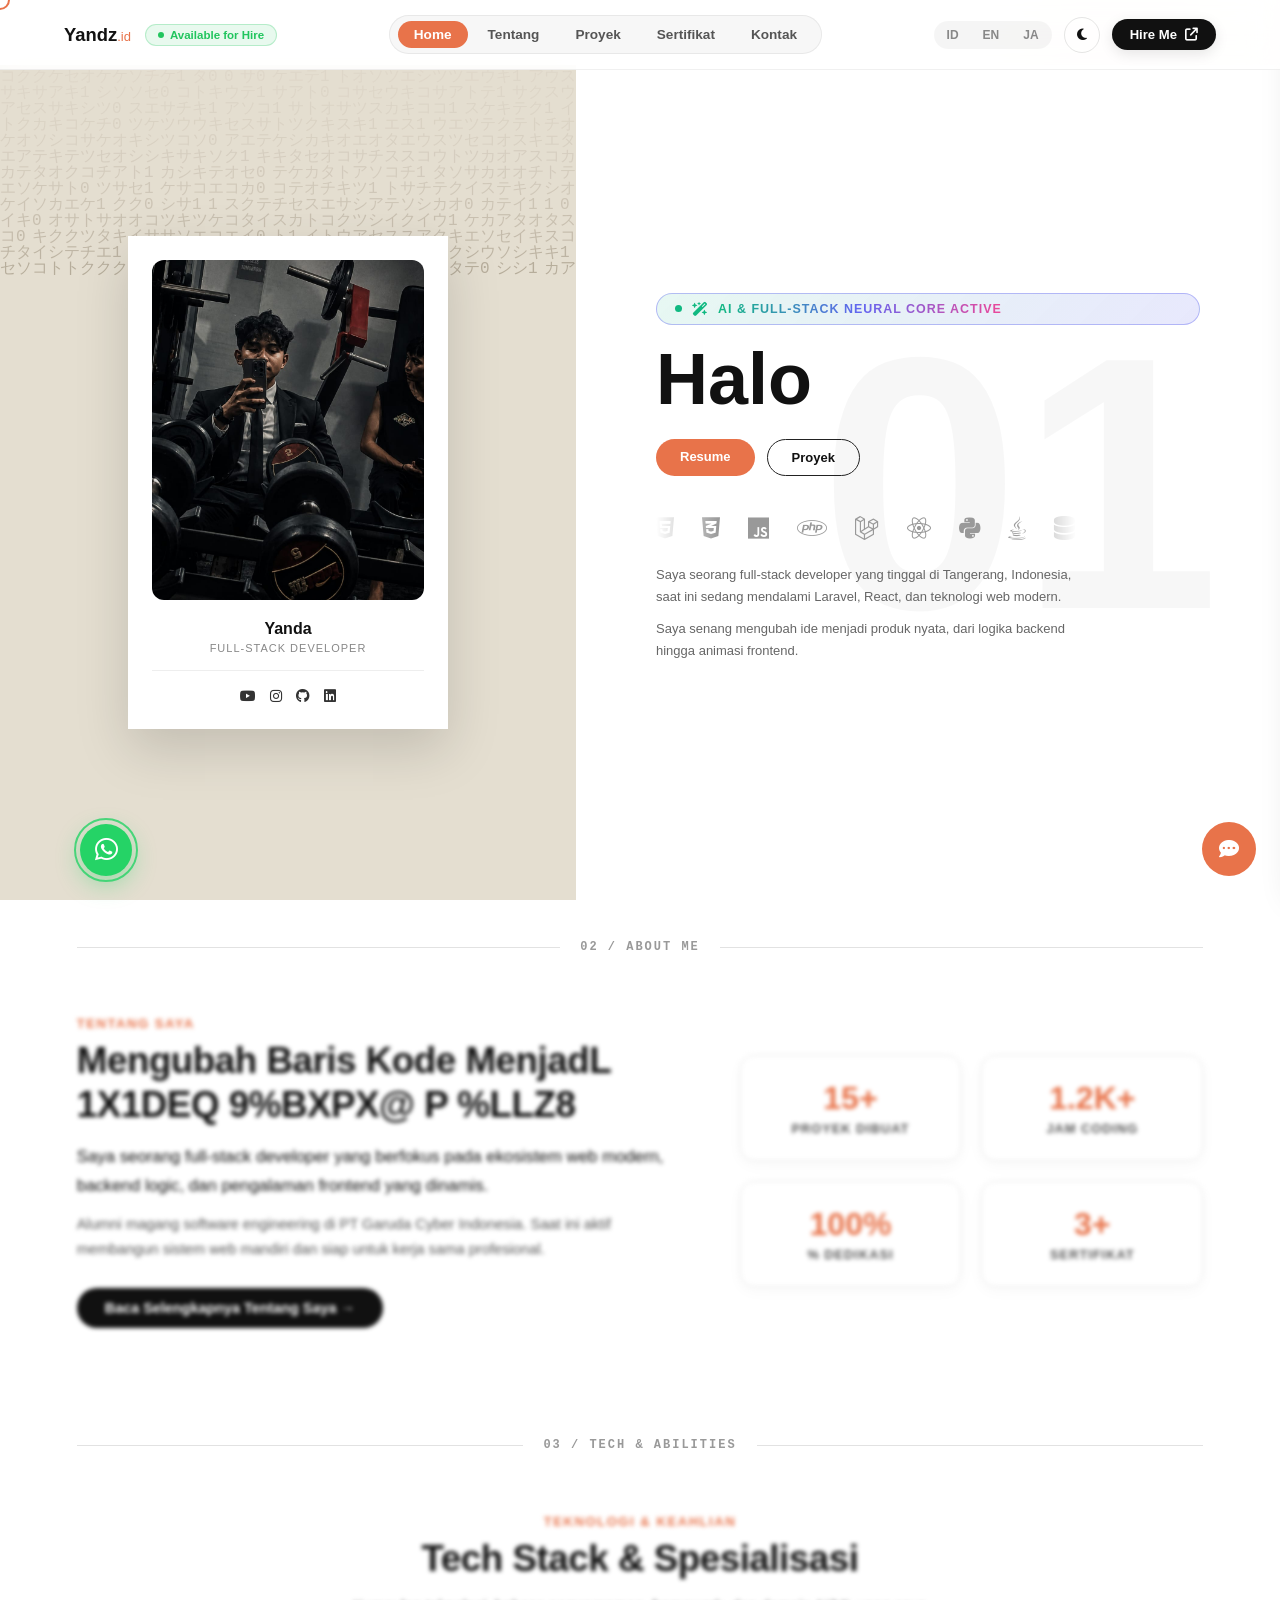
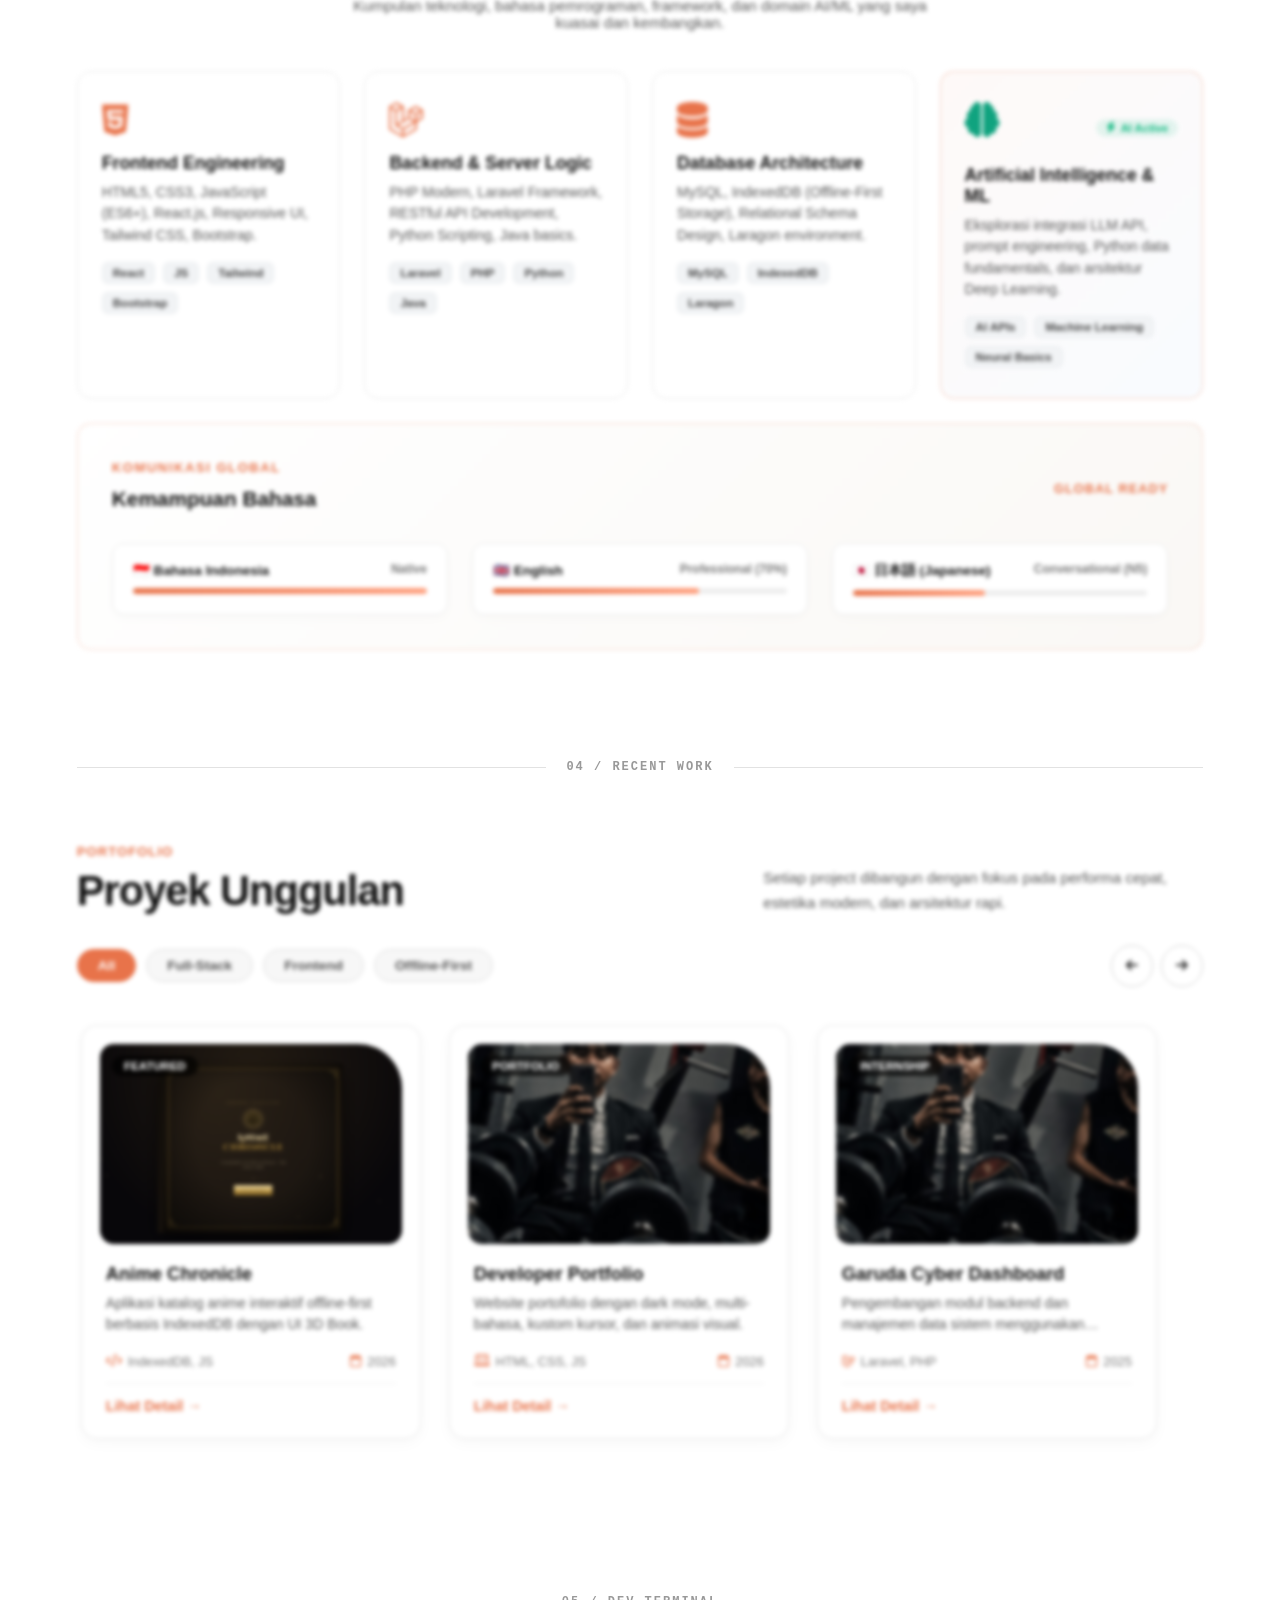
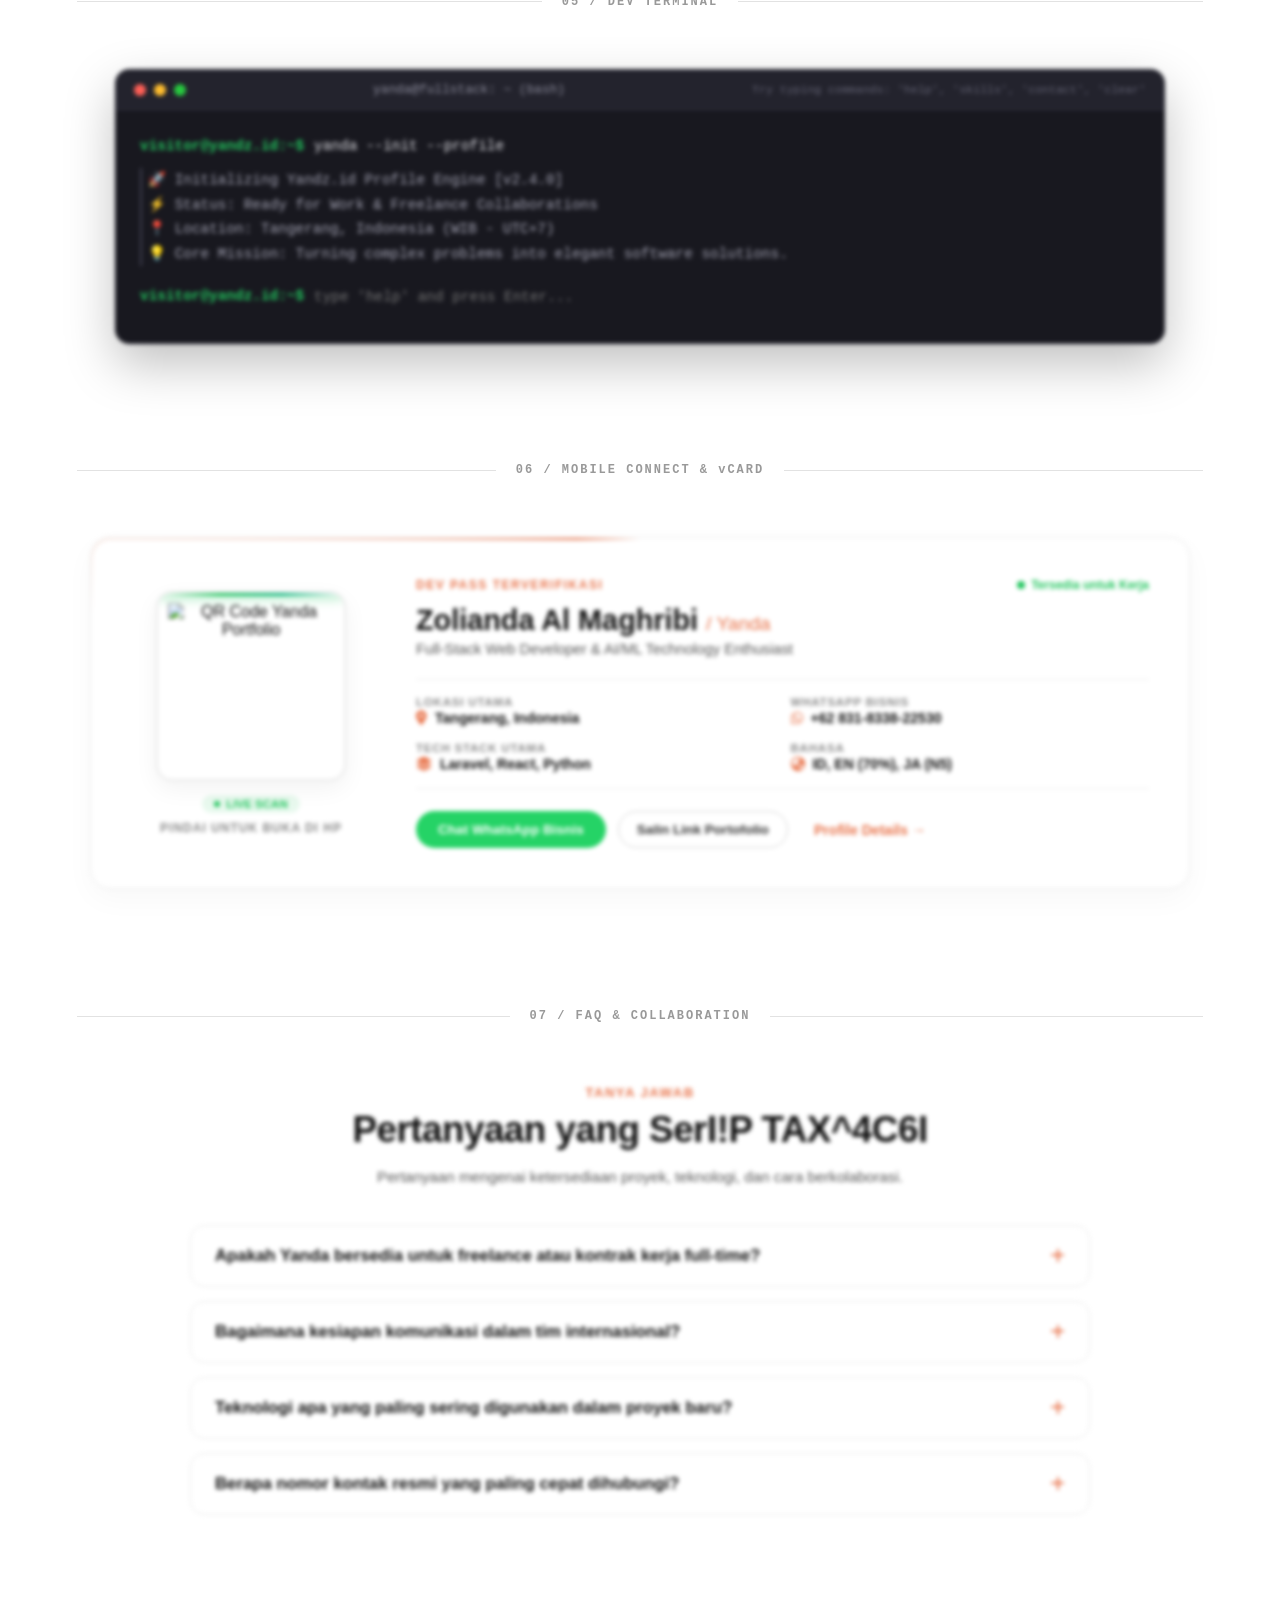
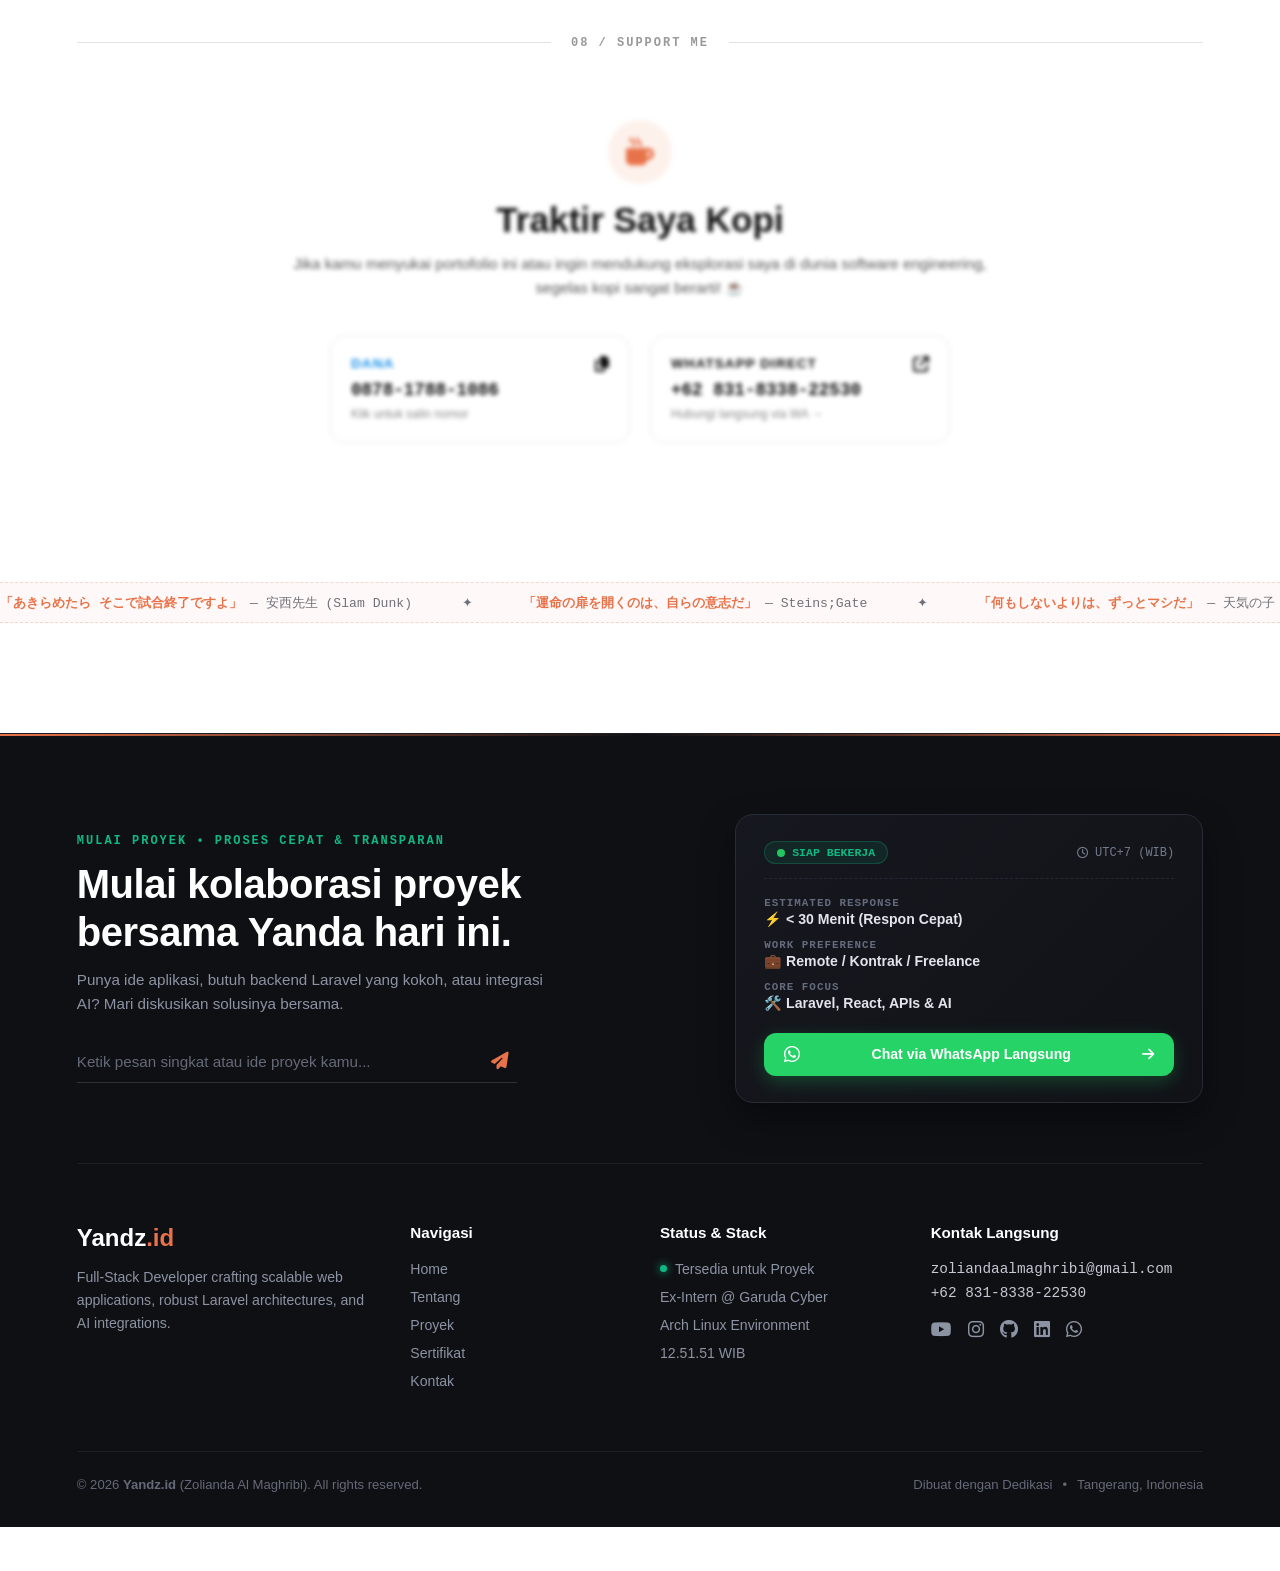
==== index.html @ 8f0b3e69 "Initial commit" ====
<!DOCTYPE html>
<html lang="en" class="home-page">
<head>
    <meta charset="UTF-8">
    <meta name="viewport" content="width=device-width, initial-scale=1.0">
    <title>Yandz.id - Full-Stack Developer & AI Explorer</title>
    <link href="css/style.css" rel="stylesheet">
    <link rel="stylesheet" href="https://cdnjs.cloudflare.com/ajax/libs/font-awesome/6.5.1/css/all.min.css">
    <style>
        @view-transition { navigation: auto; }
    </style>
</head>

<body class="home-page">
    <!-- PROGRESS BAR & LOADER -->
    <!-- ===================================================
         AESTHETIC CYBER-APERTURE PRELOADER
    =================================================== -->
    <div class="cyber-preloader" id="cyberPreloader" aria-hidden="true">
        <!-- Tirai Atas & Bawah yang Membelah Terbuka -->
        <div class="shutter-panel panel-top"></div>
        <div class="shutter-panel panel-bottom"></div>

        <!-- Panggung Visual di Tengah -->
        <div class="preloader-stage">
            <!-- Lingkaran Geometris Berputar -->
            <div class="preloader-ring-wrap">
                <div class="ring-outer-dashed"></div>
                <div class="ring-inner-glow"></div>
                <span class="preloader-symbol">Y</span>
            </div>

            <!-- Angka Counter & Brand Monospace -->
            <div class="preloader-info-row">
                <span class="preloader-brand">YANDZ.ID</span>
                <span class="preloader-sep">•</span>
                <span class="preloader-counter" id="preloaderCounter">000</span>
            </div>

            <!-- Status Teks Mengetik -->
            <div class="preloader-status-row">
                <span class="pulse-dot-cyan"></span>
                <span id="preloaderStatusText">INITIALIZING RUNTIME</span>
            </div>
        </div>
    </div>
    <div class="scroll-progress"></div>
    <div class="custom-cursor"></div>

    <!-- CLEAN AMBIENT PARALLAX BACKDROP (TANPA NODA / GLOW ELEGAN) -->
    <div class="clean-parallax-backdrop" aria-hidden="true">
        <div class="parallax-glow-orb orb-top"></div>
        <div class="parallax-glow-orb orb-bottom"></div>
    </div>

<!-- ===================================================
         HEADER MODERN (FLOATING GLASS + DIRECT CTA)
    =================================================== -->
    <header class="main-header">
        <!-- Logo & Status Live -->
        <div class="header-brand-wrap">
            <a href="index.html" class="logo glitch-logo" data-text="Yandz.id">
                Yandz<span>.id</span>
            </a>
            <div class="header-hiring-badge">
                <span class="pulse-dot"></span>
                <span>Available for Hire</span>
            </div>
        </div>

        <!-- Desktop Navigation Links (Muncul di Laptop/PC) -->
        <nav class="desktop-nav-menu" aria-label="Desktop Navigation">
            <a href="index.html" class="active" data-i18n="nav_home">Home</a>
            <a href="about.html" data-i18n="nav_about">About</a>
            <a href="projects.html" data-i18n="nav_projects">Projects</a>
            <a href="certificate.html" data-i18n="nav_cert">Certificates</a>
            <a href="contact.html" data-i18n="nav_contact">Contact</a>
        </nav>

        <!-- Right Tools: Language Switcher, Theme & Direct CTA -->
        <div class="header-actions">
            <!-- Language Quick Switcher -->
            <div class="desktop-lang-switcher">
                <button onclick="setLanguage('id')" class="lang-pill" data-lang="id">ID</button>
                <button onclick="setLanguage('en')" class="lang-pill" data-lang="en">EN</button>
                <button onclick="setLanguage('ja')" class="lang-pill" data-lang="ja">JA</button>
            </div>

            <!-- Theme Toggle -->
            <button class="header-theme-btn" onclick="toggleTheme()" id="themeToggle" aria-label="Toggle dark mode">
                <i class="fa-solid fa-moon"></i>
            </button>

            <!-- Direct Hire CTA Button -->
            <a href="https://wa.me/62831833822530?text=Halo%20Yanda,%20saya%20tertarik%20bekerja%20sama%20dengan%20kamu." target="_blank" class="header-hire-btn">
                <span>Hire Me</span>
                <i class="fa-solid fa-arrow-up-right-from-square"></i>
            </a>

            <!-- Hamburger Button (Khusus Layar HP) -->
            <button class="menu-btn magnetic" id="menuBtn" onclick="toggleMenu()" aria-label="Toggle navigation menu">
                <span class="bar"></span>
                <span class="bar"></span>
                <span class="bar"></span>
            </button>
        </div>
    </header>

    <!-- ===================================================
         SIDE MENU DRAWER
    =================================================== -->
    <nav id="sideMenu">
        <a href="index.html" class="magnetic" data-i18n="nav_home"><span class="menu-num">01</span> Home</a>
        <a href="about.html" class="magnetic" data-i18n="nav_about"><span class="menu-num">02</span> About</a>
        <a href="projects.html" class="magnetic" data-i18n="nav_projects"><span class="menu-num">03</span> Projects</a>
        <a href="certificate.html" class="magnetic" data-i18n="nav_cert"><span class="menu-num">04</span> Certificate</a>
        <a href="contact.html" class="magnetic" data-i18n="nav_contact"><span class="menu-num">05</span> Contact</a>
        
        <div class="icon-toolbar">
            <button class="sound-toggle" onclick="toggleSound()" id="soundToggle" aria-label="Toggle sound"><i class="fa-solid fa-volume-xmark"></i></button>
            <button class="theme-toggle" onclick="toggleTheme()" id="themeToggle" aria-label="Toggle dark mode"><i class="fa-solid fa-moon"></i></button>
        </div>
        
        <div class="lang-switcher">
            <button onclick="setLanguage('id')" class="lang-btn" data-lang="id">ID</button>
            <button onclick="setLanguage('en')" class="lang-btn" data-lang="en">EN</button>
            <button onclick="setLanguage('ja')" class="lang-btn" data-lang="ja">日本語</button>
        </div>
        
        <div class="menu-footer-info">
            <div class="menu-socials">
                <a href="https://youtube.com" target="_blank" aria-label="YouTube"><i class="fa-brands fa-youtube"></i></a>
                <a href="https://instagram.com" target="_blank" aria-label="Instagram"><i class="fa-brands fa-instagram"></i></a>
                <a href="https://github.com/Zyan-Con" target="_blank" aria-label="GitHub"><i class="fa-brands fa-github"></i></a>
                <a href="https://linkedin.com" target="_blank" aria-label="LinkedIn"><i class="fa-brands fa-linkedin"></i></a>
            </div>
            <span>zoliandaalmaghribi@gmail.com</span>
            <span>+62 831-8338-22530</span>
        </div>
    </nav>
    <div id="overlay" onclick="toggleMenu()"></div>

    <!-- ===================================================
         01. HERO SECTION
    =================================================== -->
    <main class="hero-split">
        <div class="hero-left">
            <canvas id="matrix-bg"></canvas>
            <div class="profile-card">
                <img src="images/WhatsApp Image 2026-07-30 at 14.21.21.jpeg" alt="Yanda">
                <h3>Yanda</h3>
                <p>FULL-STACK DEVELOPER</p>
                <div class="card-socials">
                    <a href="https://youtube.com" target="_blank" aria-label="YouTube"><i class="fa-brands fa-youtube"></i></a>
                    <a href="https://instagram.com" target="_blank" aria-label="Instagram"><i class="fa-brands fa-instagram"></i></a>
                    <a href="https://github.com/Zyan-Con" target="_blank" aria-label="GitHub"><i class="fa-brands fa-github"></i></a>
                    <a href="https://linkedin.com" target="_blank" aria-label="LinkedIn"><i class="fa-brands fa-linkedin"></i></a>
                </div>
            </div>
        </div>

        <div class="hero-right">
            <!-- AI PULSE BADGE -->
            <div class="ai-pulse-badge">
                <span class="ai-sparkle-dot"></span>
                <i class="fa-solid fa-wand-magic-sparkles ai-sparkle-icon"></i>
                <span class="ai-text">AI & Full-Stack Neural Core Active</span>
            </div>

            <div class="ghost-number">01</div>
            <h1 class="reveal-text" data-i18n="hero_title">Halo</h1>
            
            <div class="hero-buttons">
                <a href="images/ZOLIANDA AL MAGHRIBI.pdf" target="_blank" class="btn-filled magnetic" data-i18n="btn_resume">Resume</a>
                <a href="projects.html" class="btn-outline magnetic" data-i18n="btn_projects">Proyek</a>
            </div>

            <div class="tech-strip">
                <div class="tech-strip-track">
                    <i class="fa-brands fa-html5"></i><i class="fa-brands fa-css3-alt"></i><i class="fa-brands fa-js"></i>
                    <i class="fa-brands fa-php"></i><i class="fa-brands fa-laravel"></i><i class="fa-brands fa-react"></i>
                    <i class="fa-brands fa-python"></i><i class="fa-brands fa-java"></i><i class="fa-solid fa-database"></i><i class="fa-brands fa-git-alt"></i>
                    <i class="fa-brands fa-html5"></i><i class="fa-brands fa-css3-alt"></i><i class="fa-brands fa-js"></i>
                    <i class="fa-brands fa-php"></i><i class="fa-brands fa-laravel"></i><i class="fa-brands fa-react"></i>
                    <i class="fa-brands fa-python"></i><i class="fa-brands fa-java"></i><i class="fa-solid fa-database"></i><i class="fa-brands fa-git-alt"></i>
                </div>
            </div>

            <p class="hero-text" data-i18n="hero_text1">Saya seorang full-stack developer yang tinggal di Tangerang, Indonesia, saat ini sedang mendalami Laravel, React, dan teknologi web modern.</p>
            <p class="hero-text" data-i18n="hero_text2">Saya senang mengubah ide menjadi produk nyata, dari logika backend hingga animasi frontend.</p>
        </div>
    </main>

    <!-- ===================================================
         02. ABOUT ME SUMMARY
    =================================================== -->
    <div class="section-divider">
        <span class="divider-line"></span>
        <span class="divider-tag">02 / ABOUT ME</span>
        <span class="divider-line"></span>
    </div>

    <section class="home-about-section run-item">
        <div class="home-about-wrapper">
            <div class="home-about-left">
                <span class="section-badge" data-i18n="about_badge"><i class="fa-solid fa-user"></i> Who I Am</span>
                <h2 class="section-headline" data-scramble data-i18n="about_lead">Turning Code Into Creative Solutions</h2>
                <p class="home-about-lead" data-i18n="about_desc1">
                    Saya seorang full-stack developer asal Tangerang yang berfokus pada ekosistem web modern, backend logic, dan pengalaman frontend yang dinamis.
                </p>
                <p class="home-about-sub" data-i18n="about_desc2">
                    Saat ini aktif mengeksplorasi Laravel, React, arsitektur database relasional, serta sedang magang di <strong>PT Garuda Cyber Indonesia</strong>.
                </p>
                <div class="home-about-action">
                    <a href="about.html" class="btn-pill-action" data-i18n="btn_read_more">Read More About Me →</a>
                </div>
            </div>

            <div class="home-about-right">
                <div class="about-stat-box">
                    <div class="stat-mini-card">
                        <h3>15+</h3>
                        <p data-i18n="stat_projects">Projects Built</p>
                    </div>
                    <div class="stat-mini-card">
                        <h3>1.2K+</h3>
                        <p data-i18n="stat_hours">Hours Coding</p>
                    </div>
                    <div class="stat-mini-card">
                        <h3>100%</h3>
                        <p data-i18n="stat_dedication">Dedication</p>
                    </div>
                    <div class="stat-mini-card">
                        <h3>3+</h3>
                        <p data-i18n="stat_certs">Certifications</p>
                    </div>
                </div>
            </div>
        </div>
    </section>

    <!-- ===================================================
         03. SKILLS & SPECIALIZED DOMAINS
    =================================================== -->
    <div class="section-divider">
        <span class="divider-line"></span>
        <span class="divider-tag">03 / TECH & ABILITIES</span>
        <span class="divider-line"></span>
    </div>

    <section class="home-skills-section run-item">
        <div class="home-skills-wrapper">
            <div class="skills-header-center">
                <span class="section-badge" data-i18n="tech_badge"><i class="fa-solid fa-wand-magic-sparkles"></i> Competencies</span>
                <h2 class="section-headline" data-scramble data-i18n="tech_title">Technologies & Skills</h2>
                <p data-i18n="tech_desc">Kumpulan teknologi, bahasa pemrograman, framework, dan domain AI/ML yang saya kuasai dan kembangkan.</p>
            </div>

            <div class="home-skills-grid">
                <div class="home-skill-card glow-card">
                    <div class="glow-spot"></div>
                    <i class="fa-brands fa-html5 skill-icon"></i>
                    <h4>Frontend Engineering</h4>
                    <p>HTML5, CSS3, JavaScript (ES6+), React.js, Responsive UI, Tailwind CSS, Bootstrap.</p>
                    <div class="skill-mini-badges"><span>React</span><span>JS</span><span>Tailwind</span><span>Bootstrap</span></div>
                </div>

                <div class="home-skill-card glow-card">
                    <div class="glow-spot"></div>
                    <i class="fa-brands fa-laravel skill-icon"></i>
                    <h4>Backend & Server Logic</h4>
                    <p>PHP Modern, Laravel Framework, RESTful API Development, Python Scripting, Java basics.</p>
                    <div class="skill-mini-badges"><span>Laravel</span><span>PHP</span><span>Python</span><span>Java</span></div>
                </div>

                <div class="home-skill-card glow-card">
                    <div class="glow-spot"></div>
                    <i class="fa-solid fa-database skill-icon"></i>
                    <h4>Database Architecture</h4>
                    <p>MySQL, IndexedDB (Offline-First Storage), Relational Schema Design, Laragon environment.</p>
                    <div class="skill-mini-badges"><span>MySQL</span><span>IndexedDB</span><span>Laragon</span></div>
                </div>

                <!-- CARD KHUSUS AI -->
                <div class="home-skill-card glow-card special-ai-card">
                    <div class="glow-spot"></div>
                    <div class="ai-card-top">
                        <i class="fa-solid fa-brain skill-icon ai-col"></i>
                        <span class="ai-active-pill"><i class="fa-solid fa-bolt"></i> AI Active</span>
                    </div>
                    <h4>Artificial Intelligence & ML</h4>
                    <p>Eksplorasi integrasi LLM API, prompt engineering, Python data fundamentals, dan arsitektur Deep Learning.</p>
                    <div class="skill-mini-badges"><span>AI APIs</span><span>Machine Learning</span><span>Neural Basics</span></div>
                </div>

                <!-- KARTU MULTILINGUAL (ID, EN, JA) -->
                <div class="home-skill-card language-card glow-card" style="grid-column: 1 / -1;">
                    <div class="glow-spot"></div>
                    <div class="lang-card-header">
                        <div>
                            <span class="section-badge" data-i18n="lang_section_badge"><i class="fa-solid fa-earth-asia"></i> Multilingual Communication</span>
                            <h4 data-i18n="lang_section_title">Language Proficiency</h4>
                        </div>
                        <span class="lang-sub-label">Global Ready</span>
                    </div>

                    <div class="languages-flex-row">
                        <div class="lang-item">
                            <div class="lang-top"><span class="lang-name">🇮🇩 Bahasa Indonesia</span><span class="lang-level">Native</span></div>
                            <div class="lang-bar"><div class="lang-bar-fill" style="--val: 100%;"></div></div>
                        </div>
                        <div class="lang-item">
                            <div class="lang-top"><span class="lang-name">🇬🇧 English</span><span class="lang-level">Professional (70%)</span></div>
                            <div class="lang-bar"><div class="lang-bar-fill" style="--val: 70%;"></div></div>
                        </div>
                        <div class="lang-item">
                            <div class="lang-top"><span class="lang-name">🇯🇵 日本語 (Japanese)</span><span class="lang-level">Conversational (N5)</span></div>
                            <div class="lang-bar"><div class="lang-bar-fill" style="--val: 45%;"></div></div>
                        </div>
                    </div>
                </div>
            </div>
        </div>
    </section>

    <!-- ===================================================
         04. FEATURED PROJECTS (HORIZONTAL SCROLL)
    =================================================== -->
    <div class="section-divider">
        <span class="divider-line"></span>
        <span class="divider-tag">04 / RECENT WORK</span>
        <span class="divider-line"></span>
    </div>

    <section id="projects-showcase" class="projects-showcase-section run-item">
        <div class="projects-container">
            <div class="projects-top-header">
                <div class="header-left">
                    <span class="projects-badge" data-i18n="projects_badge"><i class="fa-solid fa-square"></i> Portfolio</span>
                    <h2 class="projects-main-title" data-scramble data-i18n="projects_title">Featured Projects</h2>
                </div>
                <div class="header-right">
                    <p data-i18n="projects_desc">Setiap project dibangun dengan fokus pada performa cepat, estetika modern, dan arsitektur rapi.</p>
                </div>
            </div>

            <div class="projects-controls-bar">
                <div class="projects-filter-pills">
                    <button class="pill-btn active" onclick="filterProjects('all', this)">All</button>
                    <button class="pill-btn" onclick="filterProjects('fullstack', this)">Full-Stack</button>
                    <button class="pill-btn" onclick="filterProjects('frontend', this)">Frontend</button>
                    <button class="pill-btn" onclick="filterProjects('offline', this)">Offline-First</button>
                </div>
                <div class="projects-scroll-arrows">
                    <button class="proj-arrow-btn" onclick="scrollProjects('left')" aria-label="Previous Project"><i class="fa-solid fa-arrow-left"></i></button>
                    <button class="proj-arrow-btn" onclick="scrollProjects('right')" aria-label="Next Project"><i class="fa-solid fa-arrow-right"></i></button>
                </div>
            </div>

            <div class="projects-scroll-track" id="projectsScrollTrack">
                <!-- Card 1 -->
                <div class="photo2-card" data-category="offline fullstack">
                    <div class="photo2-img-wrapper">
                        <img src="images/image copy.png" alt="Anime Chronicle">
                        <span class="photo2-tag">Featured</span>
                    </div>
                    <div class="photo2-body">
                        <h3 class="photo2-title">Anime Chronicle</h3>
                        <p class="photo2-desc">Aplikasi katalog anime interaktif offline-first berbasis IndexedDB dengan UI 3D Book.</p>
                        <div class="photo2-meta">
                            <span><i class="fa-solid fa-code"></i> IndexedDB, JS</span>
                            <span><i class="fa-regular fa-calendar"></i> 2026</span>
                        </div>
                        <a href="projects.html" class="photo2-link" data-i18n="view_more_link">View More →</a>
                    </div>
                </div>

                <!-- Card 2 -->
                <div class="photo2-card" data-category="frontend">
                    <div class="photo2-img-wrapper">
                        <img src="images/WhatsApp Image 2026-07-30 at 14.21.21.jpeg" alt="Developer Portfolio">
                        <span class="photo2-tag">Portfolio</span>
                    </div>
                    <div class="photo2-body">
                        <h3 class="photo2-title">Developer Portfolio</h3>
                        <p class="photo2-desc">Website portofolio dengan dark mode, multi-bahasa, kustom kursor, dan animasi visual.</p>
                        <div class="photo2-meta">
                            <span><i class="fa-solid fa-laptop-code"></i> HTML, CSS, JS</span>
                            <span><i class="fa-regular fa-calendar"></i> 2026</span>
                        </div>
                        <a href="projects.html" class="photo2-link" data-i18n="view_more_link">View More →</a>
                    </div>
                </div>

                <!-- Card 3 -->
                <div class="photo2-card" data-category="fullstack">
                    <div class="photo2-img-wrapper">
                        <img src="images/WhatsApp Image 2026-07-30 at 14.21.21.jpeg" alt="Garuda Cyber Dashboard">
                        <span class="photo2-tag">Internship</span>
                    </div>
                    <div class="photo2-body">
                        <h3 class="photo2-title">Garuda Cyber Dashboard</h3>
                        <p class="photo2-desc">Pengembangan modul backend dan manajemen data sistem menggunakan Laravel & MySQL.</p>
                        <div class="photo2-meta">
                            <span><i class="fa-brands fa-laravel"></i> Laravel, PHP</span>
                            <span><i class="fa-regular fa-calendar"></i> 2025</span>
                        </div>
                        <a href="projects.html" class="photo2-link" data-i18n="view_more_link">View More →</a>
                    </div>
                </div>
            </div>
        </div>
    </section>

    <!-- ===================================================
         05. INTERACTIVE DEVELOPER TERMINAL
    =================================================== -->
    <div class="section-divider">
        <span class="divider-line"></span>
        <span class="divider-tag">05 / DEV TERMINAL</span>
        <span class="divider-line"></span>
    </div>

    <section class="terminal-section run-item">
        <div class="terminal-container">
            <div class="terminal-window">
                <div class="terminal-bar">
                    <div class="terminal-dots">
                        <span class="dot-red"></span>
                        <span class="dot-yellow"></span>
                        <span class="dot-green"></span>
                    </div>
                    <div class="terminal-title">yanda@fullstack: ~ (bash)</div>
                    <div class="terminal-action-hint">Try typing commands: 'help', 'skills', 'contact', 'clear'</div>
                </div>
                <div class="terminal-body" id="terminalBody">
                    <div class="term-line"><span class="term-user">visitor@yandz.id:~$</span> <span class="term-text">yanda --init --profile</span></div>
                    <div class="term-output">
                        🚀 Initializing Yandz.id Profile Engine [v2.4.0]<br>
                        ⚡ Status: Ready for Work & Freelance Collaborations<br>
                        📍 Location: Tangerang, Indonesia (WIB - UTC+7)<br>
                        💡 Core Mission: Turning complex problems into elegant software solutions.
                    </div>
                    <div class="term-line">
                        <span class="term-user">visitor@yandz.id:~$</span>
                        <input type="text" id="terminalInput" class="terminal-input" placeholder="type 'help' and press Enter..." autocomplete="off">
                    </div>
                </div>
            </div>
        </div>
    </section>

    <!-- ===================================================
         06. MOBILE CONNECT & DIGITAL DEV PASS
    =================================================== -->
    <div class="section-divider">
        <span class="divider-line"></span>
        <span class="divider-tag">06 / MOBILE CONNECT & vCARD</span>
        <span class="divider-line"></span>
    </div>

    <section class="scan-me-section run-item">
        <div class="scan-me-card beam-card">
            <div class="beam-border"></div>

            <div class="scan-me-qr-wrapper">
                <div class="scanner-frame">
                    <div class="laser-beam"></div>
                    <img src="https://api.qrserver.com/v1/create-qr-code/?size=180x180&data=https://github.com/Zyan-Con" alt="QR Code Yanda Portfolio">
                </div>
                <div class="qr-status-pill">
                    <span class="pulse-dot"></span> LIVE SCAN
                </div>
                <span class="qr-caption" data-i18n="pass_caption">SCAN TO EXPLORE ON MOBILE</span>
            </div>

            <div class="scan-me-info-rich">
                <div class="pass-header">
                    <span class="pass-badge" data-i18n="pass_badge"><i class="fa-solid fa-id-badge"></i> VERIFIED DEVELOPER PASS</span>
                    <span class="live-status-pill"><span class="dot-online"></span> <span data-i18n="pass_status">Available for Work</span></span>
                </div>

                <h3 class="pass-name">Zolianda Al Maghribi <span class="pass-alias">/ Yanda</span></h3>
                <p class="pass-role" data-i18n="pass_role">Full-Stack Web Developer & AI/ML Technology Enthusiast</p>

                <div class="pass-details-grid">
                    <div class="pass-col">
                        <span class="pass-label" data-i18n="pass_label_loc">BASE LOCATION</span>
                        <span class="pass-val"><i class="fa-solid fa-location-dot"></i> Tangerang, Indonesia</span>
                    </div>
                    <div class="pass-col">
                        <span class="pass-label" data-i18n="pass_label_wa">BUSINESS WHATSAPP</span>
                        <span class="pass-val"><i class="fa-brands fa-whatsapp"></i> +62 831-8338-22530</span>
                    </div>
                    <div class="pass-col">
                        <span class="pass-label" data-i18n="pass_label_stack">PRIMARY STACK</span>
                        <span class="pass-val"><i class="fa-solid fa-layer-group"></i> Laravel, React, Python</span>
                    </div>
                    <div class="pass-col">
                        <span class="pass-label" data-i18n="pass_label_lang">LANGUAGES</span>
                        <span class="pass-val"><i class="fa-solid fa-earth-asia"></i> ID, EN (70%), JA (N5)</span>
                    </div>
                </div>

                <div class="pass-action-row">
                    <a href="https://wa.me/62831833822530?text=Halo%20Yanda,%20saya%20melihat%20portofolio%20kamu%20dan%20tertarik%20bekerja%20sama." target="_blank" class="pass-btn-primary" data-i18n="pass_btn_wa">
                        <i class="fa-brands fa-whatsapp"></i> Chat WhatsApp Bisnis
                    </a>
                    <button class="pass-btn-secondary" onclick="copyPortfolioLink(this)" data-i18n="pass_btn_copy">
                        <i class="fa-solid fa-link"></i> Salin Link Portofolio
                    </button>
                    <a href="about.html" class="pass-btn-ghost">Profile Details →</a>
                </div>
            </div>
        </div>
    </section>

    <!-- ===================================================
         07. FAQ ACCORDION
    =================================================== -->
    <div class="section-divider">
        <span class="divider-line"></span>
        <span class="divider-tag">07 / FAQ & COLLABORATION</span>
        <span class="divider-line"></span>
    </div>

    <section class="faq-section run-item">
        <div class="faq-container">
            <div class="skills-header-center">
                <span class="section-badge" data-i18n="faq_badge"><i class="fa-solid fa-circle-question"></i> Questions & Answers</span>
                <h2 class="section-headline" data-scramble data-i18n="faq_title">Frequently Asked Questions</h2>
                <p data-i18n="faq_desc">Pertanyaan yang sering diajukan mengenai ketersediaan proyek, teknologi, dan cara berkolaborasi.</p>
            </div>

            <div class="faq-accordion-list">
                <div class="faq-card" onclick="toggleFaq(this)">
                    <div class="faq-question">
                        <h4 data-i18n="faq_q1">Apakah Yanda bersedia untuk freelance atau kontrak kerja full-time?</h4>
                        <i class="fa-solid fa-plus faq-toggle-icon"></i>
                    </div>
                    <div class="faq-answer"><p data-i18n="faq_a1">Ya! Saya sangat terbuka untuk kesempatan kerja lepas (freelance), kerja sama jangka panjang, maupun proyek kolaboratif frontend & backend logic.</p></div>
                </div>

                <div class="faq-card" onclick="toggleFaq(this)">
                    <div class="faq-question">
                        <h4 data-i18n="faq_q2">Bagaimana kesiapan komunikasi dalam tim internasional?</h4>
                        <i class="fa-solid fa-plus faq-toggle-icon"></i>
                    </div>
                    <div class="faq-answer"><p data-i18n="faq_a2">Saya mampu berkomunikasi secara profesional dalam Bahasa Inggris (70%), serta memiliki kemampuan dasar percakapan Bahasa Jepang (JLPT N5).</p></div>
                </div>

                <div class="faq-card" onclick="toggleFaq(this)">
                    <div class="faq-question">
                        <h4 data-i18n="faq_q3">Teknologi apa yang paling sering digunakan dalam proyek baru?</h4>
                        <i class="fa-solid fa-plus faq-toggle-icon"></i>
                    </div>
                    <div class="faq-answer"><p data-i18n="faq_a3">Framework utama saya adalah Laravel (PHP) untuk backend tangguh & REST API, dipadukan dengan React.js atau vanilla modern JS untuk antarmuka interaktif.</p></div>
                </div>

                <div class="faq-card" onclick="toggleFaq(this)">
                    <div class="faq-question">
                        <h4 data-i18n="faq_q4">Berapa nomor kontak resmi yang paling cepat dihubungi?</h4>
                        <i class="fa-solid fa-plus faq-toggle-icon"></i>
                    </div>
                    <div class="faq-answer"><p data-i18n="faq_a4">Kamu bisa langsung menghubungi WhatsApp Bisnis saya di +62 831-8338-22530 atau melalui email di zoliandaalmaghribi@gmail.com.</p></div>
                </div>
            </div>
        </div>
    </section>

    <!-- ===================================================
         08. GIVE ME SOME COFFEE (SUPPORT ME)
    =================================================== -->
    <div class="section-divider">
        <span class="divider-line"></span>
        <span class="divider-tag">08 / SUPPORT ME</span>
        <span class="divider-line"></span>
    </div>

    <section class="coffee-section run-item">
        <div class="coffee-container">
            <div class="coffee-icon-pulse">
                <i class="fa-solid fa-mug-hot"></i>
            </div>
            <h2 class="coffee-title" data-i18n="coffee_title">Give Me Some Coffee</h2>
            <p class="coffee-desc" data-i18n="coffee_desc">
                Jika kamu menyukai portofolio ini atau ingin mendukung eksplorasi saya di dunia software engineering, segelas kopi sangat berarti! ☕
            </p>

            <div class="donation-options">
                <div class="donation-card" onclick="copyDanaNumber('087817881086', this)">
                    <div class="donation-card-top">
                        <span class="payment-brand dana-brand">DANA</span>
                        <i class="fa-solid fa-copy copy-icon"></i>
                    </div>
                    <span class="donation-number">0878-1788-1086</span>
                    <span class="donation-hint" data-i18n="coffee_hint">Klik untuk salin nomor</span>
                </div>

                <a href="https://wa.me/62831833822530?text=Halo%20Yanda,%20saya%20ingin%20traktir%20kopi%20atau%20diskusi%20proyek." target="_blank" class="donation-card link-card">
                    <div class="donation-card-top">
                        <span class="payment-brand wa-brand">WHATSAPP DIRECT</span>
                        <i class="fa-solid fa-arrow-up-right-from-square"></i>
                    </div>
                    <span class="donation-number">+62 831-8338-22530</span>
                    <span class="donation-hint">Hubungi langsung via WA →</span>
                </a>
            </div>
        </div>
    </section>


    <!-- ANIME TECH QUOTE STRIP (RUNNING TICKER) -->
    <div class="anime-quote-strip" aria-hidden="true">
        <div class="anime-quote-track">
            <span><strong>「あきらめたら そこで試合終了ですよ」</strong> — 安西先生 (Slam Dunk)</span>
            <span>✦</span>
            <span><strong>「運命の扉を開くのは、自らの意志だ」</strong> — Steins;Gate</span>
            <span>✦</span>
            <span><strong>「何もしないよりは、ずっとマシだ」</strong> — 天気の子 (Weathering with You)</span>
            <span>✦</span>
            <span><strong>「コードは世界を変える現代の魔法」</strong> — Tech Anime Motto</span>
            <!-- duplicate loop -->
            <span><strong>「あきらめたら そこで試合終了ですよ」</strong> — 安西先生 (Slam Dunk)</span>
            <span>✦</span>
            <span><strong>「運命の扉を開くのは、自らの意志だ」</strong> — Steins;Gate</span>
        </div>
    </div>

    <!-- ===================================================
         FINAL UNIVERSAL FOOTER (AVO SAAS STYLE)
         (Gunakan di: index, about, projects, certificate, contact)
    =================================================== -->
    <footer class="avo-footer">
        <div class="avo-container">

            <!-- 1. UPPER CTA BANNER: DIRECT DEV CONNECT -->
            <div class="avo-cta-banner">
                <!-- Sisi Kiri: Teks & Form Cepat -->
                <div class="avo-cta-left">
                    <span class="avo-sub-tag" data-i18n="avo_sub_tag">START A PROJECT • FAST & TRANSPARENT PROCESS</span>
                    <h2 class="avo-cta-title" data-i18n="avo_cta_title">Start building with Yanda today.</h2>
                    <p class="avo-cta-subtext" data-i18n="avo_cta_subtext">Punya ide aplikasi, butuh backend Laravel yang kokoh, atau integrasi AI? Mari diskusikan solusinya bersama.</p>
                    
                    <!-- Direct Message / Idea Input -->
                    <form class="avo-input-wrap" onsubmit="handleAvoContact(event)">
                        <input type="text" id="avoQuickInput" placeholder="Ketik pesan singkat atau ide proyek kamu..." required>
                        <button type="submit" aria-label="Send direct message">
                            <i class="fa-solid fa-paper-plane"></i>
                        </button>
                    </form>
                </div>

                <!-- Sisi Kanan: Kartu Kesiapan Kerja (Pengganti Gambar/Animasi) -->
                <div class="avo-direct-card">
                    <div class="direct-card-header">
                        <span class="direct-live-pill"><span class="dot-online"></span> <span data-i18n="direct_live_status">OPEN TO WORK</span></span>
                        <span class="direct-tz"><i class="fa-regular fa-clock"></i> UTC+7 (WIB)</span>
                    </div>

                    <div class="direct-metrics-list">
                        <div class="direct-metric-item">
                            <span class="dm-label">ESTIMATED RESPONSE</span>
                            <span class="dm-val" data-i18n="direct_est_response">⚡ &lt; 30 Mins (Fast Reply)</span>
                        </div>
                        <div class="direct-metric-item">
                            <span class="dm-label">WORK PREFERENCE</span>
                            <span class="dm-val" data-i18n="direct_work_pref">💼 Remote / Contract / Freelance</span>
                        </div>
                        <div class="direct-metric-item">
                            <span class="dm-label">CORE FOCUS</span>
                            <span class="dm-val" data-i18n="direct_core_focus">🛠️ Laravel, React, APIs & AI</span>
                        </div>
                    </div>

                    <a href="https://wa.me/62831833822530?text=Halo%20Yanda,%20saya%20tertarik%20bekerja%20sama%20dengan%20kamu." target="_blank" class="direct-wa-action">
                        <i class="fa-brands fa-whatsapp"></i>
                        <span data-i18n="direct_btn_wa">Chat via WhatsApp Langsung</span>
                        <i class="fa-solid fa-arrow-right"></i>
                    </a>
                </div>
            </div>

            <!-- 2. FOUR CLEAN COLUMNS -->
            <div class="avo-columns-grid">
                
                <!-- Col 1: Brand & Bio -->
                <div class="avo-col avo-col-brand">
                    <a href="index.html" class="avo-brand-logo">Yandz<span>.id</span></a>
                    <p class="avo-brand-desc" data-i18n="footer_tagline">
                        Full-Stack Developer crafting scalable web applications, robust Laravel architectures, and AI integrations.
                    </p>
                </div>

                <!-- Col 2: Navigation Links -->
                <div class="avo-col">
                    <h4 class="avo-col-heading" data-i18n="footer_nav_title">Navigation</h4>
                    <ul class="avo-links-list">
                        <li><a href="index.html" data-i18n="nav_home">Home</a></li>
                        <li><a href="about.html" data-i18n="nav_about">About Me</a></li>
                        <li><a href="projects.html" data-i18n="nav_projects">Projects</a></li>
                        <li><a href="certificate.html" data-i18n="nav_cert">Certificates</a></li>
                        <li><a href="contact.html" data-i18n="nav_contact">Contact</a></li>
                    </ul>
                </div>

                <!-- Col 3: Status & Ecosystem -->
                <div class="avo-col">
                    <h4 class="avo-col-heading">Status & Stack</h4>
                    <ul class="avo-links-list">
                        <li><span class="avo-status-dot"></span> <span data-i18n="footer_available">Available for Projects</span></li>
                        <li><a href="https://github.com/Zyan-Con" target="_blank">Ex-Intern @ Garuda Cyber</a></li>
                        <li><a href="about.html">Arch Linux Environment</a></li>
                        <li><span id="avoLiveTime">--:--:-- WIB</span></li>
                    </ul>
                </div>

                <!-- Col 4: Let's chat! & Social Icons -->
                <div class="avo-col avo-col-chat">
                    <h4 class="avo-col-heading" data-i18n="footer_contact_title">Let's chat!</h4>
                    <a href="mailto:zoliandaalmaghribi@gmail.com" class="avo-contact-text">zoliandaalmaghribi@gmail.com</a>
                    <a href="https://wa.me/62831833822530" target="_blank" class="avo-contact-text">+62 831-8338-22530</a>

                    <div class="avo-social-icons">
                        <a href="https://youtube.com" target="_blank" aria-label="YouTube"><i class="fa-brands fa-youtube"></i></a>
                        <a href="https://instagram.com" target="_blank" aria-label="Instagram"><i class="fa-brands fa-instagram"></i></a>
                        <a href="https://github.com/Zyan-Con" target="_blank" aria-label="GitHub"><i class="fa-brands fa-github"></i></a>
                        <a href="https://www.linkedin.com/in/zolianda-al-maghribi-40a89b392/?isSelfProfile=true" target="_blank" aria-label="LinkedIn"><i class="fa-brands fa-linkedin"></i></a>
                        <a href="https://wa.me/62831833822530" target="_blank" aria-label="WhatsApp"><i class="fa-brands fa-whatsapp"></i></a>
                    </div>
                </div>

            </div>

            <!-- 3. BOTTOM COPYRIGHT STRIP -->
            <div class="avo-bottom-bar">
                <p>&copy; 2026 <strong>Yandz.id</strong> (Zolianda Al Maghribi). All rights reserved.</p>
                <div class="avo-bottom-meta">
                    <span data-i18n="footer_passion">Designed with Precision</span>
                    <span>•</span>
                    <span>Tangerang, Indonesia</span>
                </div>
            </div>

        </div>
    </footer>

    <!-- ===================================================
         MOBILE BOTTOM DOCK (MENU BAWAH KHUSUS PENGGUNA HP)
    =================================================== -->
    <nav class="mobile-bottom-dock" aria-label="Mobile Navigation">
        <a href="index.html" class="dock-item active">
            <i class="fa-solid fa-house"></i>
            <span>Home</span>
        </a>
        <a href="about.html" class="dock-item">
            <i class="fa-solid fa-user"></i>
            <span>About</span>
        </a>
        <a href="projects.html" class="dock-item">
            <i class="fa-solid fa-briefcase"></i>
            <span>Projects</span>
        </a>
        <a href="https://wa.me/62831833822530" target="_blank" class="dock-item wa-highlight">
            <i class="fa-brands fa-whatsapp"></i>
            <span>Chat</span>
        </a>
    </nav>

    <!-- FLOATING ACTIONS -->
    <button class="back-to-top" id="backToTop" onclick="scrollToTop()" aria-label="Back to top">
        <i class="fa-solid fa-arrow-up"></i>
    </button>
    
    <a href="https://wa.me/62831833822530?text=Halo%20Yanda,%20saya%20tertarik%20bekerja%20sama%20dengan%20kamu." 
       target="_blank" 
       class="floating-wa-btn" 
       aria-label="Chat WhatsApp Bisnis">
        <i class="fa-brands fa-whatsapp"></i>
        <span class="wa-tooltip">Chat WhatsApp Bisnis</span>
    </a>

    <!-- CHATBOT WIDGET -->
    <div class="chat-widget">
        <button class="chat-toggle" onclick="toggleChat()" aria-label="Open chat"><i class="fa-solid fa-comment-dots"></i></button>
        <div class="chat-box" id="chatBox">
            <div class="chat-header">
                <span>Chat with Yanda's Assistant</span>
                <button onclick="toggleChat()" aria-label="Close chat"><i class="fa-solid fa-xmark"></i></button>
            </div>
            <div class="chat-messages" id="chatMessages">
                <div class="chat-bubble bot">Hi! Ask me about Yanda's skills, work, or background 👋</div>
            </div>
            <div class="chat-input-area">
                <input type="text" id="chatInput" placeholder="Type a question..." onkeypress="if(event.key === 'Enter') sendMessage()">
                <button onclick="sendMessage()" aria-label="Send message"><i class="fa-solid fa-paper-plane"></i></button>
            </div>
        </div>
    </div>

    <!-- CERTIFICATE POPUP MODAL -->
    <div class="cert-modal" id="certModal" aria-hidden="true">
        <div class="modal-overlay" onclick="closeCertModal()"></div>
        <div class="cert-modal-content" role="dialog" aria-modal="true" aria-labelledby="certModalTitle">
            <button class="modal-close" onclick="closeCertModal()" aria-label="Close certificate"><i class="fa-solid fa-xmark"></i></button>
            <div class="cert-seal"><i class="fa-solid fa-award"></i></div>
            <span class="cert-label">Certificate of Achievement</span>
            <img id="certModalImage" src="" alt="Certificate">
            <h3 id="certModalTitle"></h3>
        </div>
    </div>

    <script src="js/script.js"></script>
</body>
</html>
---- css/style.css ----
/* ===================================================
   1. GLOBAL VARIABLES & RESET
=================================================== */
:root {
  --bg-main: #ffffff;
  --bg-alt: #f8f9fa;
  --text-dark: #111111;
  --text-body: #555555;
  --text-muted: #888888;
  --accent-orange: #e8734a;
  --accent-blue: #60a5fa;
  --border-light: #eaeaea;
  --font-mono: 'Courier New', Courier, monospace;
}

* {
  margin: 0;
  padding: 0;
  box-sizing: border-box;
}

html {
  scroll-behavior: smooth;
  transition: background-color 0.3s ease;
}

body {
  font-family: "Poppins", sans-serif;
  color: var(--text-dark);
  background-color: var(--bg-main);
  display: flex;
  flex-direction: column;
  min-height: 100vh;
  overflow-x: hidden;
}

::view-transition-old(root),
::view-transition-new(root) {
  animation-duration: 0.5s;
}

/* ===================================================
   2. HEADER & NAVIGATION (SEMUA HALAMAN)
=================================================== */
header {
  position: fixed;
  top: 0;
  left: 0;
  width: 100%;
  display: flex;
  justify-content: space-between;
  align-items: center;
  padding: 20px 50px;
  z-index: 50;
  background-color: #ffffff;
  border-bottom: 1px solid #eee;
}

.logo {
  font-weight: 700;
  font-size: 15px;
  color: #111;
}

.logo span {
  font-weight: 400;
  color: #888;
  font-size: 13px;
}

.menu-btn {
  background: none;
  border: none;
  cursor: pointer;
  width: 28px;
  height: 20px;
  position: relative;
  z-index: 60;
}

.bar {
  position: absolute;
  left: 0;
  width: 100%;
  height: 2px;
  background-color: #111;
  border-radius: 2px;
  transition: transform 0.3s ease, opacity 0.3s ease, top 0.3s ease;
}

.bar:nth-child(1) { top: 0; }
.bar:nth-child(2) { top: 9px; }
.bar:nth-child(3) { top: 18px; }

.menu-btn.active .bar:nth-child(1) {
  top: 9px;
  transform: rotate(45deg);
}

.menu-btn.active .bar:nth-child(2) {
  opacity: 0;
}

.menu-btn.active .bar:nth-child(3) {
  top: 9px;
  transform: rotate(-45deg);
}

#sideMenu {
  position: fixed;
  top: 0;
  right: -400px;
  width: 380px;
  height: 100%;
  background-color: #ffffff;
  z-index: 55;
  display: flex;
  flex-direction: column;
  justify-content: center;
  padding: 40px 50px;
  gap: 18px;
  transition: right 0.5s ease;
  box-shadow: -10px 0 30px rgba(0, 0, 0, 0.1);
  overflow: hidden;
}

#sideMenu.active {
  right: 0;
}

#sideMenu a {
  color: #111;
  text-decoration: none;
  font-size: 28px;
  font-weight: 700;
  letter-spacing: -0.5px;
  transition: color 0.3s ease, transform 0.4s ease, opacity 0.4s ease;
  opacity: 0;
  transform: translateX(30px);
  display: flex;
  align-items: baseline;
  gap: 12px;
}

#sideMenu.active a {
  opacity: 1;
  transform: translateX(0);
}

#sideMenu a:hover,
#sideMenu a.active {
  color: var(--accent-orange);
}

.menu-num {
  font-size: 13px;
  font-weight: 400;
  font-family: monospace;
  color: #aaa;
}

#overlay {
  position: fixed;
  top: 0;
  left: 0;
  width: 100%;
  height: 100%;
  background: rgba(0, 0, 0, 0.4);
  z-index: 52;
  display: none;
}

#overlay.active {
  display: block;
}

.icon-toolbar {
  display: flex;
  gap: 10px;
  margin-top: 14px;
}

.theme-toggle, .sound-toggle {
  background: none;
  border: 1px solid #ddd;
  width: 38px;
  height: 38px;
  border-radius: 50%;
  cursor: pointer;
  color: #333;
}

.lang-switcher {
  display: flex;
  gap: 8px;
  margin-top: 10px;
}

.lang-btn {
  background: none;
  border: 1px solid #ddd;
  padding: 4px 12px;
  border-radius: 15px;
  font-size: 11px;
  font-weight: 600;
  cursor: pointer;
  color: #555;
}

.lang-btn.active {
  background-color: var(--accent-orange);
  color: #fff;
  border-color: var(--accent-orange);
}

.menu-footer-info {
  margin-top: 20px;
  padding-top: 16px;
  border-top: 1px solid #eee;
  font-size: 12px;
  color: #666;
  display: flex;
  flex-direction: column;
  gap: 8px;
}

.menu-socials {
  display: flex;
  gap: 14px;
}

/* ===================================================
   3. HOME PAGE EXCLUSIVE (HERO SPLIT & SHOWCASE)
=================================================== */
.hero-split {
  display: flex;
  min-height: calc(100vh - 65px);
  margin-top: 65px;
}

.hero-left {
  width: 45%;
  position: relative;
  background-color: #e4ddd0;
  display: flex;
  align-items: center;
  justify-content: center;
  overflow: hidden;
}

#matrix-bg {
  position: absolute;
  top: 0;
  left: 0;
  width: 100%;
  height: 100%;
  opacity: 0.5;
}

.profile-card {
  position: relative;
  z-index: 2;
  background-color: #ffffff;
  padding: 24px;
  width: 320px;
  text-align: center;
  box-shadow: 0 20px 50px rgba(0, 0, 0, 0.15);
  transition: transform 0.1s ease-out;
  transform-style: preserve-3d;
}

.profile-card img {
  width: 100%;
  height: 340px;
  object-fit: cover;
  border-radius: 12px;
  margin-bottom: 16px;
}

.profile-card h3 {
  font-size: 16px;
  color: #111;
  margin-bottom: 4px;
}

.profile-card p {
  font-size: 11px;
  color: #888;
  letter-spacing: 1px;
  margin-bottom: 16px;
}

.card-socials {
  display: flex;
  justify-content: center;
  gap: 14px;
  border-top: 1px solid #eee;
  padding-top: 16px;
}

.card-socials i {
  color: #333;
  font-size: 14px;
  cursor: pointer;
}

.hero-right {
  width: 55%;
  position: relative;
  display: flex;
  flex-direction: column;
  justify-content: center;
  padding: 0 80px;
  background-color: #ffffff;
}

.hero-right h1 {
  font-size: 72px;
  font-weight: 800;
  color: #111;
  line-height: 1;
  position: relative;
  z-index: 1;
}

.ghost-number {
  position: absolute;
  top: 50%;
  right: 60px;
  transform: translateY(-50%);
  font-size: 360px;
  font-weight: 800;
  color: rgba(0, 0, 0, 0.03);
  z-index: 0;
  line-height: 1;
  pointer-events: none;
}

.hero-buttons {
  display: flex;
  gap: 12px;
  margin: 24px 0;
  position: relative;
  z-index: 1;
}

.btn-filled {
  background-color: var(--accent-orange);
  color: #fff;
  text-decoration: none;
  padding: 10px 24px;
  border-radius: 20px;
  font-size: 13px;
  font-weight: 600;
}

.btn-outline {
  border: 1px solid #ccc;
  color: #333;
  text-decoration: none;
  padding: 10px 24px;
  border-radius: 20px;
  font-size: 13px;
  font-weight: 600;
}

.hero-text {
  font-size: 13px;
  color: #666;
  max-width: 440px;
  line-height: 1.7;
  margin-bottom: 10px;
  position: relative;
  z-index: 1;
}

.tech-strip {
  width: 100%;
  max-width: 420px;
  overflow: hidden;
  margin: 16px 0 24px;
  -webkit-mask-image: linear-gradient(to right, transparent, black 15%, black 85%, transparent);
  mask-image: linear-gradient(to right, transparent, black 15%, black 85%, transparent);
  position: relative;
  z-index: 1;
}

.tech-strip-track {
  display: flex;
  gap: 28px;
  width: max-content;
  animation: techScroll 15s linear infinite;
}

.tech-strip-track i {
  font-size: 24px;
  color: #999;
}

@keyframes techScroll {
  from { transform: translateX(0); }
  to { transform: translateX(-50%); }
}

/* Home Section Divider */
.section-divider {
  display: flex;
  align-items: center;
  gap: 20px;
  padding: 40px 6% 10px;
}

.divider-line {
  flex: 1;
  height: 1px;
  background: #e2e2e2;
}

.divider-tag {
  font-size: 0.75rem;
  font-weight: 700;
  letter-spacing: 2px;
  color: #999;
  font-family: var(--font-mono);
}

/* Home Certificate Horizontal Showcase */
.cert-showcase-section {
  padding: 30px 6% 90px;
  color: var(--text-dark);
}

.cert-wrapper {
  display: grid;
  grid-template-columns: 360px 1fr;
  gap: 50px;
  align-items: center;
  max-width: 1300px;
  margin: 0 auto;
}

.cert-tagline {
  font-size: 0.8rem;
  font-weight: 700;
  letter-spacing: 2px;
  color: var(--accent-orange);
  display: block;
  margin-bottom: 6px;
}

.cert-title {
  font-size: 2.8rem;
  font-weight: 800;
  letter-spacing: -1px;
  margin: 0 0 16px 0;
}

.cert-desc {
  font-size: 0.95rem;
  line-height: 1.7;
  color: var(--text-body);
  margin-bottom: 30px;
  max-width: 320px;
}

.cert-actions {
  display: flex;
  align-items: center;
  gap: 16px;
}

.cert-btn-knowmore {
  display: inline-flex;
  align-items: center;
  padding: 10px 24px;
  border: 1px solid #333;
  color: #111;
  text-decoration: none;
  font-size: 0.9rem;
  font-weight: 500;
  border-radius: 50px;
}

.cert-arrows {
  display: flex;
  gap: 8px;
}

.cert-arrow-btn {
  width: 42px;
  height: 42px;
  border-radius: 50%;
  background: transparent;
  border: 1px solid #d0d0d0;
  color: #333;
  cursor: pointer;
  display: flex;
  align-items: center;
  justify-content: center;
}

.cert-slider-container {
  width: 100%;
  overflow: hidden;
}

.cert-slider-track {
  display: flex;
  gap: 24px;
  overflow-x: auto;
  scroll-behavior: smooth;
  scroll-snap-type: x mandatory;
  padding: 15px 5px 25px 5px;
}

.cert-slide-card {
  flex: 0 0 290px;
  scroll-snap-align: start;
  cursor: pointer;
  transition: transform 0.25s ease;
}

.cert-slide-card:hover {
  transform: translateY(-5px);
}

.cert-thumb {
  position: relative;
  width: 100%;
  aspect-ratio: 4 / 3;
  border-radius: 12px;
  overflow: hidden;
  background: #fff;
  border: 1px solid #eaeaea;
  box-shadow: 0 8px 24px rgba(0, 0, 0, 0.05);
}

.cert-thumb img {
  width: 100%;
  height: 100%;
  object-fit: cover;
  display: block;
}

.cert-pick-overlay {
  position: absolute;
  inset: 0;
  background: rgba(0, 0, 0, 0.4);
  display: flex;
  align-items: center;
  justify-content: center;
  opacity: 0;
  transition: opacity 0.2s ease;
}

.cert-pick-overlay span {
  background: #fff;
  color: #111;
  padding: 8px 18px;
  font-size: 0.85rem;
  font-weight: 600;
  border-radius: 30px;
}

.cert-slide-card:hover .cert-pick-overlay {
  opacity: 1;
}

.cert-details {
  padding-top: 14px;
}

.cert-details h4 {
  font-size: 1rem;
  font-weight: 700;
  color: #111;
  margin-bottom: 4px;
  white-space: nowrap;
  overflow: hidden;
  text-overflow: ellipsis;
}

.cert-details .cert-inst {
  font-size: 0.8rem;
  font-weight: 600;
  color: var(--accent-orange);
}

/* ===================================================
   4. CERTIFICATE PAGE (certificate.html - GRID VIEW)
=================================================== */
.cert-list {
  position: relative;
  z-index: 2;
}

.cert-grid {
  display: grid;
  grid-template-columns: repeat(auto-fill, minmax(280px, 1fr));
  gap: 30px;
  margin-top: 30px;
}

.cert-card {
  background: #ffffff;
  border: 1px solid var(--border-light);
  border-radius: 12px;
  padding: 20px;
  cursor: pointer;
  transition: transform 0.3s ease, box-shadow 0.3s ease;
  position: relative;
}

.cert-card:hover {
  transform: translateY(-6px);
  box-shadow: 0 14px 30px rgba(0, 0, 0, 0.08);
}

.cert-image {
  width: 100%;
  height: 190px;
  background: #f8f8f8;
  border-radius: 8px;
  overflow: hidden;
  position: relative;
  display: flex;
  align-items: center;
  justify-content: center;
  margin-bottom: 16px;
}

.cert-image img {
  width: 100%;
  height: 100%;
  object-fit: contain;
}

.cert-badge {
  position: absolute;
  top: 12px;
  right: 12px;
  background: var(--accent-orange);
  color: #fff;
  width: 32px;
  height: 32px;
  border-radius: 50%;
  display: flex;
  align-items: center;
  justify-content: center;
  font-size: 14px;
}

.cert-body h3 {
  font-size: 15px;
  color: #111;
  margin-bottom: 6px;
}

.cert-issuer {
  font-size: 12px;
  color: var(--accent-orange);
  font-weight: 600;
  margin-bottom: 4px;
}

.cert-year {
  font-size: 11px;
  color: #999;
  font-family: var(--font-mono);
}

/* ===================================================
   5. CERTIFICATE MODAL POPUP (SEMUA HALAMAN)
=================================================== */
.cert-modal {
  position: fixed;
  inset: 0;
  width: 100%;
  height: 100%;
  z-index: 99999;
  display: none;
  align-items: center;
  justify-content: center;
  padding: 20px;
}

.cert-modal.active {
  display: flex;
}

.modal-overlay {
  position: absolute;
  inset: 0;
  background: rgba(0, 0, 0, 0.65);
  backdrop-filter: blur(6px);
}

.cert-modal-content {
  position: relative;
  z-index: 2;
  width: min(900px, 92vw);
  max-height: 90vh;
  background: #ffffff;
  border: 2px solid var(--accent-orange);
  border-radius: 14px;
  padding: 30px;
  overflow-y: auto;
  display: flex;
  flex-direction: column;
  align-items: center;
}

.modal-close {
  position: absolute;
  top: 14px;
  right: 14px;
  background: transparent;
  border: none;
  font-size: 22px;
  cursor: pointer;
  color: #666;
}

.cert-seal {
  width: 56px;
  height: 56px;
  background: var(--accent-orange);
  color: white;
  border-radius: 50%;
  display: flex;
  align-items: center;
  justify-content: center;
  font-size: 24px;
  margin-bottom: 10px;
}

.cert-label {
  font-family: var(--font-mono);
  font-size: 12px;
  color: var(--accent-orange);
  letter-spacing: 2px;
  text-transform: uppercase;
  margin-bottom: 16px;
}

#certModalImage {
  max-width: 100%;
  max-height: 60vh;
  object-fit: contain;
  margin-bottom: 16px;
  border-radius: 4px;
}

#certModalTitle {
  font-size: 1.15rem;
  color: #111;
  text-align: center;
}

/* ===================================================
   6. ABOUT PAGE (about.html)
=================================================== */
.about-page {
  padding: 120px 60px 80px;
  max-width: 1050px;
  margin: 0 auto;
  position: relative;
}

.page-ghost-number {
  position: absolute;
  top: 40px;
  right: 5%;
  font-size: 240px;
  font-weight: 900;
  color: rgba(0, 0, 0, 0.03);
  line-height: 1;
  pointer-events: none;
}

.section-number {
  font-family: var(--font-mono);
  color: var(--accent-orange);
  font-size: 13px;
  letter-spacing: 2px;
  display: block;
  margin-bottom: 8px;
}

.about-page h2 {
  font-size: 40px;
  font-weight: 700;
  color: #111;
  margin-bottom: 30px;
}

.intro-content {
  display: flex;
  align-items: center;
  gap: 40px;
}

.about-photo {
  width: 200px;
  height: 200px;
  object-fit: cover;
  border-radius: 12px;
}

.intro-text h3 {
  font-size: 24px;
  margin-bottom: 10px;
}

/* About Quote with Blobs */
.about-quote {
  text-align: center;
  padding: 50px 40px;
  margin: 50px 0;
  background-color: #f4efe8;
  border-radius: 16px;
  position: relative;
  overflow: hidden;
}

.about-quote i {
  font-size: 24px;
  color: var(--accent-orange);
  margin-bottom: 14px;
}

.about-quote p {
  font-size: 18px;
  font-style: italic;
  font-weight: 600;
  color: #2b2b2b;
  position: relative;
  z-index: 1;
}

.bg-blob {
  position: absolute;
  border-radius: 50%;
  filter: blur(40px);
  opacity: 0.15;
}

.blob-1 {
  width: 180px;
  height: 180px;
  background-color: var(--accent-orange);
  top: -40px;
  left: -40px;
}

.blob-2 {
  width: 200px;
  height: 200px;
  background-color: var(--accent-blue);
  bottom: -40px;
  right: -40px;
}

/* Currently Card */
.currently-card {
  display: flex;
  align-items: flex-start;
  gap: 14px;
  background-color: #fff;
  border: 1px solid #eee;
  border-left: 3px solid #22c55e;
  border-radius: 8px;
  padding: 16px 20px;
  margin: 30px 0;
  max-width: 550px;
}

.currently-dot {
  width: 8px;
  height: 8px;
  border-radius: 50%;
  background-color: #22c55e;
  margin-top: 6px;
  flex-shrink: 0;
  animation: pulse 2s infinite;
}

.currently-label {
  display: block;
  font-size: 10px;
  color: #22c55e;
  text-transform: uppercase;
  font-weight: 700;
  letter-spacing: 1px;
}

/* Stats Section */
.stats-section {
  display: grid;
  grid-template-columns: repeat(4, 1fr);
  gap: 20px;
  padding: 30px 0;
  margin: 30px 0;
  border-top: 1px solid #eee;
  border-bottom: 1px solid #eee;
  text-align: center;
}

.stat-number {
  font-size: 38px;
  font-weight: 800;
  color: var(--accent-orange);
}

.stat-label {
  font-size: 11px;
  text-transform: uppercase;
  color: #666;
  letter-spacing: 1px;
}

/* Skills Categories */
.skill-category {
  margin-bottom: 30px;
}

.skill-category h4 {
  font-size: 13px;
  color: var(--accent-orange);
  text-transform: uppercase;
  margin-bottom: 14px;
  display: flex;
  align-items: center;
  gap: 8px;
}

.skills-grid {
  display: grid;
  grid-template-columns: repeat(2, 1fr);
  gap: 20px;
}

.skill-name {
  font-size: 13px;
  font-weight: 600;
  margin-bottom: 6px;
  display: block;
}

.skill-bar {
  width: 100%;
  height: 6px;
  background-color: #eee;
  border-radius: 3px;
  overflow: hidden;
}

.skill-fill {
  height: 100%;
  background: linear-gradient(90deg, var(--accent-orange), var(--accent-blue));
  width: var(--target-width, 0%);
  transition: width 1s ease;
}

/* Values Grid */
.values-grid {
  display: grid;
  grid-template-columns: repeat(3, 1fr);
  gap: 20px;
}

.value-card {
  background-color: #f9f9f9;
  border: 1px solid #eee;
  border-radius: 12px;
  padding: 24px;
}

.value-card i {
  font-size: 24px;
  color: var(--accent-orange);
  margin-bottom: 14px;
}

.value-card h4 {
  font-size: 16px;
  margin-bottom: 8px;
}

.value-card p {
  font-size: 13px;
  color: #666;
  line-height: 1.6;
}

/* Journey Timeline */
.timeline {
  display: flex;
  flex-direction: column;
  gap: 24px;
}

.timeline-item {
  border-left: 2px solid var(--accent-orange);
  padding-left: 20px;
}

.timeline-year {
  font-family: var(--font-mono);
  font-size: 12px;
  color: var(--accent-orange);
}

.timeline-item h3 {
  font-size: 18px;
  margin: 4px 0 6px;
}

.timeline-item p {
  font-size: 13px;
  color: #666;
}

/* Hobbies */
.hobby-tags {
  display: flex;
  flex-wrap: wrap;
  gap: 10px;
}

.tag {
  background-color: #f0f0f0;
  padding: 8px 18px;
  border-radius: 20px;
  font-size: 13px;
  transition: all 0.3s ease;
}

.tag:hover {
  background-color: var(--accent-orange);
  color: #fff;
}

/* ===================================================
   7. PROJECTS PAGE (projects.html)
=================================================== */
.project-carousel-wrapper {
  position: relative;
  margin-bottom: 40px;
}

.project-carousel {
  display: flex;
  gap: 28px;
  overflow-x: auto;
  padding-bottom: 20px;
  scroll-snap-type: x mandatory;
}

.project-card {
  flex: 0 0 340px;
  background-color: #f9f9f9;
  border: 1px solid #eee;
  border-radius: 12px;
  overflow: hidden;
  transition: transform 0.3s ease;
}

.project-card:hover {
  transform: translateY(-6px);
}

.project-image {
  width: 100%;
  height: 200px;
  overflow: hidden;
}

.project-image img {
  width: 100%;
  height: 100%;
  object-fit: cover;
}

.project-info {
  padding: 20px;
}

.project-info h3 {
  font-size: 16px;
  margin-bottom: 8px;
}

.project-info p {
  font-size: 13px;
  color: #666;
  line-height: 1.6;
  margin-bottom: 14px;
}

.project-extra {
  display: flex;
  gap: 14px;
  font-size: 11px;
  color: #999;
  margin-bottom: 12px;
}

.tech-tag {
  background-color: #eef2ff;
  color: var(--accent-orange);
  font-size: 11px;
  padding: 4px 10px;
  border-radius: 12px;
  margin-right: 4px;
}

.project-links {
  display: flex;
  gap: 16px;
  margin-top: 14px;
}

.project-links a {
  text-decoration: none;
  color: #333;
  font-size: 12px;
  font-weight: 600;
}

.project-links a:hover {
  color: var(--accent-orange);
}

/* Coming Soon Card */
.coming-soon {
  display: flex;
  align-items: center;
  justify-content: center;
  min-height: 380px;
  border: 2px dashed #c7d2fe;
  background: #fafbff;
  text-align: center;
}

.coming-soon-content i {
  font-size: 32px;
  color: var(--accent-blue);
  margin-bottom: 10px;
}

/* Dev Story & Tech Table */
.dev-story-section {
  width: 100vw;
  position: relative;
  left: 50%;
  right: 50%;
  margin-left: -50vw;
  margin-right: -50vw;
  background-color: #f4efe8;
  padding: 70px 0;
  border-top: 1px solid #e4ddd0;
  border-bottom: 1px solid #e4ddd0;
}

.dev-story-inner {
  max-width: 1050px;
  margin: 0 auto;
  padding: 0 60px;
}

.dev-story-text {
  font-size: 14px;
  color: #555;
  line-height: 1.8;
  margin-bottom: 30px;
}

.skills-demonstrated {
  background-color: #fff;
  border-radius: 12px;
  padding: 24px;
  margin-bottom: 30px;
}

.tech-table {
  width: 100%;
  border-collapse: collapse;
  background-color: #fff;
  border-radius: 12px;
  overflow: hidden;
  margin-bottom: 30px;
}

.tech-table th {
  background-color: #eef2ff;
  color: #333;
  font-size: 11px;
  padding: 12px 20px;
  text-align: left;
}

.tech-table td {
  padding: 14px 20px;
  font-size: 13px;
  color: #555;
  border-top: 1px solid #f0f0f0;
}

.dev-story-grid {
  display: grid;
  grid-template-columns: 1fr 1fr;
  gap: 24px;
}

.roadmap-card, .github-card {
  background-color: #fff;
  border-radius: 12px;
  padding: 24px;
}

.roadmap-list {
  list-style: none;
  margin-top: 12px;
}

.roadmap-list li {
  display: flex;
  align-items: center;
  gap: 10px;
  font-size: 13px;
  padding: 6px 0;
}

.roadmap-status {
  width: 10px;
  height: 10px;
  border-radius: 50%;
  background-color: #ddd;
}

.roadmap-status.done { background-color: #22c55e; }
.roadmap-status.active { background-color: var(--accent-orange); }

/* Tech Decor (Melayang) */
.tech-decor {
  position: absolute;
  inset: 0;
  pointer-events: none;
  z-index: 0;
}

.tech-decor i {
  position: absolute;
  top: var(--y);
  left: var(--x);
  font-size: 28px;
  color: rgba(37, 99, 235, 0.08);
  animation: techFloat var(--duration) ease-in-out infinite;
}

@keyframes techFloat {
  0%, 100% { transform: translateY(0); }
  50% { transform: translateY(-16px); }
}

/* ===================================================
   8. CONTACT PAGE (contact.html)
=================================================== */
.contact-wrapper {
  display: grid;
  grid-template-columns: 1.4fr 1fr;
  gap: 50px;
  margin-top: 30px;
}

.contact-form {
  display: flex;
  flex-direction: column;
  gap: 16px;
}

.contact-form label {
  font-size: 11px;
  text-transform: uppercase;
  color: #888;
  letter-spacing: 1px;
}

.contact-form input,
.contact-form textarea {
  border: none;
  border-bottom: 1px solid #ddd;
  padding: 10px 0;
  font-size: 14px;
  background: transparent;
  outline: none;
  font-family: inherit;
}

.contact-form input:focus,
.contact-form textarea:focus {
  border-bottom-color: var(--accent-orange);
}

.contact-form textarea {
  min-height: 90px;
  resize: vertical;
}

.contact-form button {
  align-self: flex-start;
  background-color: var(--accent-orange);
  color: #fff;
  border: none;
  padding: 12px 30px;
  border-radius: 20px;
  font-size: 13px;
  font-weight: 600;
  cursor: pointer;
  margin-top: 10px;
}

.form-success {
  display: none;
  align-items: center;
  gap: 10px;
  background-color: #ecfdf5;
  color: #166534;
  padding: 12px 16px;
  border-radius: 8px;
  font-size: 13px;
}

.form-success.active {
  display: flex;
}

.contact-details {
  display: flex;
  flex-direction: column;
  gap: 16px;
}

.detail-item {
  display: flex;
  align-items: center;
  gap: 16px;
  background-color: #f9f9f9;
  border: 1px solid #eee;
  border-radius: 12px;
  padding: 16px 20px;
  cursor: pointer;
  transition: transform 0.2s ease;
}

.detail-item:hover {
  transform: translateX(6px);
  border-color: var(--accent-orange);
}

.detail-item i {
  width: 36px;
  height: 36px;
  border-radius: 50%;
  background: #eef2ff;
  color: var(--accent-orange);
  display: flex;
  align-items: center;
  justify-content: center;
  font-size: 16px;
}

.detail-item .label {
  font-size: 10px;
  color: #999;
  text-transform: uppercase;
}

.detail-item span:not(.label) {
  font-size: 14px;
  color: #111;
}

/* ===================================================
   9. FOOTER & INTERACTIVE WIDGETS
=================================================== */
footer {
  position: relative;
  width: 100%;
  background-color: #ffffff;
  border-top: 1px solid #eee;
  padding: 20px 50px;
  display: flex;
  justify-content: space-between;
  align-items: center;
  margin-top: auto;
}

footer::before {
  content: '';
  position: absolute;
  top: 0;
  left: 0;
  width: 100%;
  height: 2px;
  background: linear-gradient(90deg, var(--accent-orange), transparent, var(--accent-orange));
}

.footer-left {
  display: flex;
  align-items: center;
  gap: 24px;
}

.status-indicator {
  display: flex;
  align-items: center;
  gap: 8px;
  font-size: 12px;
  color: #444;
  padding-right: 24px;
  border-right: 1px solid #ddd;
}

.dot {
  width: 8px;
  height: 8px;
  border-radius: 50%;
  background-color: #22c55e;
  animation: pulse 2s infinite;
}

@keyframes pulse {
  0%, 100% { opacity: 1; }
  50% { opacity: 0.5; }
}

.footer-right {
  display: flex;
  gap: 40px;
  padding-left: 24px;
  border-left: 1px solid #ddd;
  font-size: 13px;
  color: #666;
}

.socials-inline {
  display: flex;
  gap: 14px;
}

.socials-inline i {
  color: #333;
  font-size: 13px;
  cursor: pointer;
}

.socials-inline i:hover {
  color: var(--accent-orange);
}

.copyright {
  font-size: 13px;
  color: #777;
}

/* Chatbot & Back to top */
.chat-widget {
  position: fixed;
  bottom: 24px;
  right: 24px;
  z-index: 60;
}

.chat-toggle {
  width: 54px;
  height: 54px;
  border-radius: 50%;
  background-color: var(--accent-orange);
  color: #fff;
  border: none;
  font-size: 20px;
  cursor: pointer;
}

.chat-box {
  position: absolute;
  bottom: 65px;
  right: 0;
  width: 320px;
  height: 420px;
  background-color: #ffffff;
  border-radius: 16px;
  box-shadow: 0 20px 50px rgba(0, 0, 0, 0.2);
  display: none;
  flex-direction: column;
  overflow: hidden;
}

.chat-box.active { display: flex; }

.chat-header {
  background-color: var(--accent-orange);
  color: #fff;
  padding: 16px 20px;
  display: flex;
  justify-content: space-between;
}

.chat-messages {
  flex: 1;
  padding: 16px;
  overflow-y: auto;
  display: flex;
  flex-direction: column;
  gap: 10px;
}

.chat-bubble.bot {
  background-color: #f0f0f0;
  padding: 8px 12px;
  border-radius: 10px;
  align-self: flex-start;
  font-size: 13px;
}

.chat-bubble.user {
  background-color: var(--accent-orange);
  color: #fff;
  padding: 8px 12px;
  border-radius: 10px;
  align-self: flex-end;
  font-size: 13px;
}

.chat-input-area {
  display: flex;
  padding: 10px;
  border-top: 1px solid #eee;
  gap: 6px;
}

.chat-input-area input {
  flex: 1;
  border: 1px solid #ddd;
  border-radius: 20px;
  padding: 6px 12px;
  font-size: 13px;
}

.chat-input-area button {
  background-color: var(--accent-orange);
  color: #fff;
  border: none;
  width: 32px;
  height: 32px;
  border-radius: 50%;
  cursor: pointer;
}

.back-to-top {
  position: fixed;
  bottom: 24px;
  left: 24px;
  width: 44px;
  height: 44px;
  border-radius: 50%;
  background-color: #ffffff;
  border: 1px solid #ddd;
  color: #333;
  cursor: pointer;
  opacity: 0;
  visibility: hidden;
  z-index: 55;
  transition: all 0.3s ease;
}

.back-to-top.visible {
  opacity: 1;
  visibility: visible;
}

.scroll-progress {
  position: fixed;
  top: 0;
  left: 0;
  height: 3px;
  width: 0%;
  background: linear-gradient(90deg, var(--accent-orange), var(--accent-blue));
  z-index: 9997;
}

.custom-cursor {
  position: fixed;
  top: 0;
  left: 0;
  width: 20px;
  height: 20px;
  border: 2px solid var(--accent-orange);
  border-radius: 50%;
  pointer-events: none;
  z-index: 9999;
  transform: translate(-50%, -50%);
}

.custom-cursor.hover {
  width: 40px;
  height: 40px;
  background-color: rgba(232, 115, 74, 0.1);
}

.cursor-trail {
  position: fixed;
  width: 4px;
  height: 4px;
  background-color: var(--accent-orange);
  border-radius: 50%;
  pointer-events: none;
  z-index: 9998;
  transform: translate(-50%, -50%);
}



/* ===================================================
   10. DARK MODE SUPPORT (SELURUH HALAMAN)
=================================================== */
html[data-theme="dark"] body {
  background-color: #16161a;
  color: #f0f0f0;
}

html[data-theme="dark"] header,
html[data-theme="dark"] .hero-right,
html[data-theme="dark"] footer,
html[data-theme="dark"] #sideMenu,
html[data-theme="dark"] .chat-box,
html[data-theme="dark"] .skills-demonstrated,
html[data-theme="dark"] .tech-table,
html[data-theme="dark"] .roadmap-card,
html[data-theme="dark"] .github-card {
  background-color: #1e1e24;
  border-color: #2a2a32;
}

html[data-theme="dark"] .logo,
html[data-theme="dark"] .hero-right h1,
html[data-theme="dark"] .about-page h2,
html[data-theme="dark"] .cert-title,
html[data-theme="dark"] .cert-details h4,
html[data-theme="dark"] .cert-body h3,
html[data-theme="dark"] #sideMenu a,
html[data-theme="dark"] .project-info h3,
html[data-theme="dark"] .detail-item span:not(.label) {
  color: #f0f0f0;
}

html[data-theme="dark"] .hero-text,
html[data-theme="dark"] .cert-desc,
html[data-theme="dark"] .about-page p,
html[data-theme="dark"] .copyright,
html[data-theme="dark"] .footer-right,
html[data-theme="dark"] .tech-table td,
html[data-theme="dark"] .roadmap-list li {
  color: #a8a8b3;
}

html[data-theme="dark"] .profile-card,
html[data-theme="dark"] .cert-card,
html[data-theme="dark"] .project-card,
html[data-theme="dark"] .value-card,
html[data-theme="dark"] .detail-item,
html[data-theme="dark"] .currently-card,
html[data-theme="dark"] .tag {
  background-color: #232329;
  border-color: #2f2f38;
}

html[data-theme="dark"] .about-quote {
  background-color: #232329;
}
html[data-theme="dark"] .about-quote p {
  color: #f0f0f0;
}

html[data-theme="dark"] .tech-table th {
  background-color: #2a2a32;
  color: #ccc;
}

html[data-theme="dark"] .dev-story-section {
  background-color: #0f0f12;
  border-color: #2a2a32;
}

html[data-theme="dark"] .bar {
  background-color: #f0f0f0;
}

html[data-theme="dark"] .divider-line {
  background: #2a2a32;
}

html[data-theme="dark"] .cert-btn-knowmore,
html[data-theme="dark"] .cert-arrow-btn {
  border-color: #555;
  color: #fff;
}

html[data-theme="dark"] .contact-form input,
html[data-theme="dark"] .contact-form textarea {
  color: #f0f0f0;
  border-bottom-color: #2f2f38;
}

/* ===================================================
   11. RESPONSIVE MOBILE & TABLET (SEMUA HALAMAN)
=================================================== */
@media (max-width: 900px) {
  header {
    padding: 16px 20px;
  }

  .hero-split {
    flex-direction: column;
    min-height: auto;
    margin-top: 60px;
  }

  .hero-left, .hero-right {
    width: 100%;
  }

  .hero-left {
    min-height: 440px;
    padding: 40px 0;
  }

  .hero-right {
    padding: 40px 24px 60px;
  }

  .hero-right h1 {
    font-size: 44px;
  }

  .ghost-number, .page-ghost-number {
    font-size: 140px;
  }

  .about-page {
    padding: 90px 24px 60px;
  }

  .intro-content {
    flex-direction: column;
    align-items: flex-start;
  }

  .skills-grid, .values-grid, .stats-section, .dev-story-grid, .contact-wrapper {
    grid-template-columns: 1fr;
    gap: 20px;
  }

  .cert-wrapper {
    grid-template-columns: 1fr;
    gap: 30px;
  }

  .cert-slide-card {
    flex: 0 0 250px;
  }

  footer {
    flex-direction: column;
    gap: 16px;
    text-align: center;
    padding: 24px;
  }

  .footer-left, .footer-right {
    border: none;
    padding: 0;
    flex-direction: column;
    gap: 10px;
  }

  .custom-cursor {
    display: none;
  }
}

/* ===================================================
   PROJECTS SECTION: INSPIRASI FOTO 2 (DENGAN TEMA KITA)
=================================================== */
.projects-showcase-section {
  padding: 60px 6% 90px;
  background-color: var(--bg-main);
  box-sizing: border-box;
}

.projects-container {
  max-width: 1300px;
  margin: 0 auto;
}

/* Header Split Atas */
.projects-top-header {
  display: flex;
  justify-content: space-between;
  align-items: flex-end;
  gap: 40px;
  margin-bottom: 30px;
}

.projects-badge {
  font-size: 0.82rem;
  font-weight: 700;
  letter-spacing: 1px;
  color: var(--accent-orange);
  display: flex;
  align-items: center;
  gap: 8px;
  margin-bottom: 8px;
  text-transform: uppercase;
}

.projects-badge i {
  font-size: 8px;
}

.projects-main-title {
  font-size: 2.6rem;
  font-weight: 800;
  letter-spacing: -1px;
  color: var(--text-dark);
  line-height: 1.15;
}

.header-right p {
  max-width: 440px;
  font-size: 0.95rem;
  line-height: 1.6;
  color: var(--text-body);
  margin: 0;
}

/* Baris Filter & Tombol Navigasi */
.projects-controls-bar {
  display: flex;
  justify-content: space-between;
  align-items: center;
  margin-bottom: 28px;
  gap: 20px;
  flex-wrap: wrap;
}

.projects-filter-pills {
  display: flex;
  gap: 10px;
  flex-wrap: wrap;
}

.pill-btn {
  padding: 8px 20px;
  border-radius: 20px;
  border: 1px solid #e0e0e0;
  background-color: #f7f7f7;
  color: #555;
  font-size: 0.85rem;
  font-weight: 600;
  cursor: pointer;
  transition: all 0.25s ease;
}

.pill-btn:hover {
  background-color: #eaeaea;
  color: #111;
}

.pill-btn.active {
  background-color: var(--accent-orange);
  color: #ffffff;
  border-color: var(--accent-orange);
}

.projects-scroll-arrows {
  display: flex;
  gap: 8px;
}

.proj-arrow-btn {
  width: 42px;
  height: 42px;
  border-radius: 50%;
  background: transparent;
  border: 1px solid #d5d5d5;
  color: #333;
  cursor: pointer;
  display: flex;
  align-items: center;
  justify-content: center;
  transition: all 0.2s ease;
}

.proj-arrow-btn:hover {
  background: #111;
  color: #fff;
  border-color: #111;
}

/* Track Scroll Horizontal (Swipeable & Snap) */
.projects-scroll-track {
  display: flex;
  gap: 28px;
  overflow-x: auto;
  scroll-behavior: smooth;
  scroll-snap-type: x mandatory;
  padding: 10px 4px 25px 4px;

  /* Sembunyikan scrollbar bawaan agar bersih */
  scrollbar-width: none;
  -ms-overflow-style: none;
}

.projects-scroll-track::-webkit-scrollbar {
  display: none;
}

/* KARTU ALA FOTO 2 */
.photo2-card {
  flex: 0 0 340px; /* Ukuran pas untuk 3 kolom */
  scroll-snap-align: start;
  background: #ffffff;
  border: 1px solid var(--border-light);
  border-radius: 16px;
  padding: 16px;
  box-shadow: 0 4px 15px rgba(0, 0, 0, 0.03);
  transition: transform 0.3s ease, box-shadow 0.3s ease;
  display: flex;
  flex-direction: column;
}

.photo2-card:hover {
  transform: translateY(-6px);
  box-shadow: 0 16px 30px rgba(0, 0, 0, 0.08);
  border-color: #d8d8d8;
}

/* Khas Foto 2: Sudut kanan atas gambar melengkung dramatis */
.photo2-img-wrapper {
  position: relative;
  width: 100%;
  height: 200px;
  border-radius: 14px 44px 14px 14px; /* Sudut asimetris khas foto 2 */
  overflow: hidden;
  background-color: #111;
}

.photo2-img-wrapper img {
  width: 100%;
  height: 100%;
  object-fit: cover;
  transition: transform 0.4s ease;
}

.photo2-card:hover .photo2-img-wrapper img {
  transform: scale(1.05);
}

.photo2-tag {
  position: absolute;
  top: 12px;
  left: 12px;
  background: rgba(0, 0, 0, 0.65);
  color: #fff;
  font-size: 0.72rem;
  font-weight: 700;
  padding: 4px 12px;
  border-radius: 20px;
  backdrop-filter: blur(4px);
  text-transform: uppercase;
}

.placeholder-thumb {
  display: flex;
  align-items: center;
  justify-content: center;
  background: #f0f2f5;
  color: var(--accent-orange);
  font-size: 38px;
}

/* Bagian Teks Kartu */
.photo2-body {
  padding: 18px 6px 6px;
  display: flex;
  flex-direction: column;
  flex: 1;
}

.photo2-title {
  font-size: 1.15rem;
  font-weight: 700;
  color: var(--text-dark);
  margin-bottom: 8px;
}

.photo2-desc {
  font-size: 0.88rem;
  color: var(--text-body);
  line-height: 1.55;
  margin-bottom: 18px;
  display: -webkit-box;
  -webkit-line-clamp: 2;
  -webkit-box-orient: vertical;
  overflow: hidden;
}

/* Baris Meta Ikon */
.photo2-meta {
  display: flex;
  justify-content: space-between;
  font-size: 0.8rem;
  color: #777;
  padding-bottom: 14px;
  margin-bottom: 14px;
  border-bottom: 1px solid #f0f0f0;
}

.photo2-meta span {
  display: flex;
  align-items: center;
  gap: 6px;
}

.photo2-meta i {
  color: var(--accent-orange);
}

/* Link View More Oranye */
.photo2-link {
  font-size: 0.9rem;
  font-weight: 700;
  color: var(--accent-orange);
  text-decoration: none;
  display: inline-flex;
  align-items: center;
  gap: 6px;
  transition: transform 0.2s ease;
}

.photo2-link:hover {
  transform: translateX(4px);
}

/* ===================================================
   KOMPATIBILITAS DARK MODE
=================================================== */
html[data-theme="dark"] .photo2-card {
  background: #232329;
  border-color: #2f2f38;
}
html[data-theme="dark"] .photo2-title {
  color: #f0f0f0;
}
html[data-theme="dark"] .photo2-desc {
  color: #a8a8b3;
}
html[data-theme="dark"] .photo2-meta {
  border-bottom-color: #2f2f38;
  color: #888;
}
html[data-theme="dark"] .pill-btn {
  background: #232329;
  border-color: #333;
  color: #ccc;
}
html[data-theme="dark"] .pill-btn.active {
  background: var(--accent-orange);
  color: #fff;
}
html[data-theme="dark"] .proj-arrow-btn {
  border-color: #444;
  color: #fff;
}
html[data-theme="dark"] .proj-arrow-btn:hover {
  background: #fff;
  color: #111;
}

/* Responsif Mobile & Tablet */
@media (max-width: 900px) {
  .projects-top-header {
    flex-direction: column;
    align-items: flex-start;
    gap: 12px;
  }
  .photo2-card {
    flex: 0 0 280px;
  }
  .projects-main-title {
    font-size: 2rem;
  }
}

/* ===================================================
   STYLING BAGIAN: ABOUT, SKILLS, SCAN ME & COFFEE
=================================================== */

/* Shared Headline Styles */
.section-badge {
  font-size: 0.82rem;
  font-weight: 700;
  letter-spacing: 1.5px;
  color: var(--accent-orange);
  text-transform: uppercase;
  display: inline-flex;
  align-items: center;
  gap: 8px;
  margin-bottom: 8px;
}

.section-headline {
  font-size: 2.3rem;
  font-weight: 800;
  letter-spacing: -0.5px;
  color: var(--text-dark);
  margin-bottom: 16px;
  line-height: 1.2;
}

/* 02. About Section */
.home-about-section {
  padding: 50px 6% 70px;
}

.home-about-wrapper {
  max-width: 1200px;
  margin: 0 auto;
  display: grid;
  grid-template-columns: 1.3fr 1fr;
  gap: 60px;
  align-items: center;
}

.home-about-lead {
  font-size: 1.05rem;
  line-height: 1.7;
  color: var(--text-dark);
  font-weight: 500;
  margin-bottom: 12px;
}

.home-about-sub {
  font-size: 0.92rem;
  line-height: 1.7;
  color: var(--text-body);
  margin-bottom: 26px;
}

.btn-pill-action {
  display: inline-flex;
  align-items: center;
  gap: 8px;
  padding: 12px 28px;
  background-color: var(--text-dark);
  color: #fff;
  text-decoration: none;
  font-size: 0.9rem;
  font-weight: 600;
  border-radius: 50px;
  transition: all 0.25s ease;
}

.btn-pill-action:hover {
  background-color: var(--accent-orange);
  transform: translateX(4px);
}

.about-stat-box {
  display: grid;
  grid-template-columns: repeat(2, 1fr);
  gap: 20px;
}

.stat-mini-card {
  background: #ffffff;
  border: 1px solid var(--border-light);
  border-radius: 14px;
  padding: 24px 20px;
  text-align: center;
  box-shadow: 0 4px 15px rgba(0, 0, 0, 0.03);
}

.stat-mini-card h3 {
  font-size: 2rem;
  font-weight: 800;
  color: var(--accent-orange);
  margin-bottom: 4px;
}

.stat-mini-card p {
  font-size: 0.8rem;
  text-transform: uppercase;
  letter-spacing: 1px;
  color: var(--text-body);
  font-weight: 600;
}

/* 03. Skills Highlight */
.home-skills-section {
  padding: 50px 6% 70px;
}

.home-skills-wrapper {
  max-width: 1200px;
  margin: 0 auto;
}

.skills-header-center {
  text-align: center;
  max-width: 600px;
  margin: 0 auto 40px;
}

.skills-header-center p {
  color: var(--text-body);
  font-size: 0.95rem;
}

.home-skills-grid {
  display: grid;
  grid-template-columns: repeat(auto-fit, minmax(250px, 1fr));
  gap: 24px;
}

.home-skill-card {
  background: #ffffff;
  border: 1px solid var(--border-light);
  border-radius: 14px;
  padding: 30px 24px;
  transition: transform 0.25s ease;
}

.home-skill-card:hover {
  transform: translateY(-5px);
  border-color: var(--accent-orange);
}

.skill-icon {
  font-size: 2.2rem;
  color: var(--accent-orange);
  margin-bottom: 16px;
  display: block;
}

.home-skill-card h4 {
  font-size: 1.1rem;
  margin-bottom: 8px;
  color: var(--text-dark);
}

.home-skill-card p {
  font-size: 0.88rem;
  color: var(--text-body);
  line-height: 1.5;
}

/* 05. Scan Me Section */
.scan-me-section {
  padding: 50px 6% 70px;
}

.scan-me-card {
  max-width: 1000px;
  margin: 0 auto;
  background: #fbfbfb;
  border: 1px solid var(--border-light);
  border-radius: 20px;
  padding: 40px 50px;
  display: flex;
  align-items: center;
  justify-content: space-between;
  gap: 40px;
}

.scan-me-info {
  max-width: 550px;
}

.scan-me-info h2 {
  font-size: 1.9rem;
  font-weight: 800;
  margin-bottom: 10px;
  color: var(--text-dark);
}

.scan-me-info p {
  font-size: 0.95rem;
  color: var(--text-body);
  line-height: 1.6;
  margin-bottom: 20px;
}

.scan-badges {
  display: flex;
  gap: 12px;
}

.scan-badges span {
  font-size: 0.8rem;
  font-weight: 600;
  background: #ffffff;
  border: 1px solid #e0e0e0;
  padding: 6px 14px;
  border-radius: 20px;
  display: flex;
  align-items: center;
  gap: 6px;
}

.scan-badges i {
  color: var(--accent-orange);
}

.scan-me-qr-box {
  background: #ffffff;
  padding: 16px;
  border-radius: 14px;
  box-shadow: 0 8px 24px rgba(0, 0, 0, 0.06);
  border: 1px solid #eaeaea;
  text-align: center;
}

.scan-me-qr-box img {
  width: 150px;
  height: 150px;
  display: block;
  border-radius: 8px;
}

.qr-caption {
  display: block;
  font-size: 0.75rem;
  font-weight: 700;
  letter-spacing: 1px;
  color: var(--text-muted);
  margin-top: 8px;
  text-transform: uppercase;
}

/* 06. Give Me Some Coffee (Donation) */
.coffee-section {
  padding: 60px 6% 100px;
  text-align: center;
}

.coffee-container {
  max-width: 700px;
  margin: 0 auto;
}

.coffee-icon-pulse {
  width: 64px;
  height: 64px;
  background: rgba(232, 115, 74, 0.1);
  color: var(--accent-orange);
  border-radius: 50%;
  display: inline-flex;
  align-items: center;
  justify-content: center;
  font-size: 28px;
  margin-bottom: 16px;
}

.coffee-title {
  font-size: 2.2rem;
  font-weight: 800;
  color: var(--text-dark);
  margin-bottom: 12px;
}

.coffee-desc {
  font-size: 0.95rem;
  color: var(--text-body);
  line-height: 1.6;
  margin-bottom: 34px;
}

.donation-options {
  display: flex;
  gap: 20px;
  justify-content: center;
  flex-wrap: wrap;
}

.donation-card {
  flex: 1;
  min-width: 260px;
  max-width: 300px;
  background: #ffffff;
  border: 1.5px solid var(--border-light);
  border-radius: 14px;
  padding: 20px;
  cursor: pointer;
  text-align: left;
  transition: all 0.25s ease;
  text-decoration: none;
  color: inherit;
}

.donation-card:hover {
  transform: translateY(-4px);
  border-color: var(--accent-orange);
  box-shadow: 0 10px 25px rgba(232, 115, 74, 0.1);
}

.donation-card-top {
  display: flex;
  justify-content: space-between;
  align-items: center;
  margin-bottom: 8px;
}

.payment-brand {
  font-size: 0.85rem;
  font-weight: 800;
  letter-spacing: 1px;
}

.dana-brand {
  color: #118eea; /* Warna resmi DANA */
}

.saweria-brand {
  color: var(--accent-orange);
}

.donation-number {
  display: block;
  font-size: 1.1rem;
  font-weight: 700;
  font-family: var(--font-mono);
  color: var(--text-dark);
  margin-bottom: 4px;
}

.donation-hint {
  font-size: 0.75rem;
  color: var(--text-muted);
}

/* ===================================================
   DARK MODE COMPATIBILITY
=================================================== */
html[data-theme="dark"] .section-headline,
html[data-theme="dark"] .home-about-lead,
html[data-theme="dark"] .home-skill-card h4,
html[data-theme="dark"] .scan-me-info h2,
html[data-theme="dark"] .coffee-title,
html[data-theme="dark"] .donation-number {
  color: #f0f0f0;
}

html[data-theme="dark"] .stat-mini-card,
html[data-theme="dark"] .home-skill-card,
html[data-theme="dark"] .donation-card {
  background: #232329;
  border-color: #2f2f38;
}

html[data-theme="dark"] .scan-me-card {
  background: #1c1c21;
  border-color: #2a2a30;
}

html[data-theme="dark"] .scan-badges span {
  background: #232329;
  border-color: #333;
  color: #ccc;
}

html[data-theme="dark"] .btn-pill-action {
  background-color: #f0f0f0;
  color: #111;
}

html[data-theme="dark"] .btn-pill-action:hover {
  background-color: var(--accent-orange);
  color: #fff;
}

/* Responsive Tablet & Mobile */
@media (max-width: 900px) {
  .home-about-wrapper,
  .scan-me-card {
    grid-template-columns: 1fr;
    flex-direction: column;
    padding: 30px 24px;
    gap: 30px;
    text-align: center;
  }

  .home-about-left {
    text-align: center;
  }

  .scan-me-info {
    text-align: center;
  }

  .scan-badges {
    justify-content: center;
  }

  .section-headline {
    font-size: 1.8rem;
  }
}

/* ===================================================
   ANIMASI "WAH": SPOTLIGHT GLOW, COUNTER & LANGUAGES
=================================================== */

/* 1. Efek Mouse Spotlight Pendar pada Kartu */
.glow-card {
  position: relative;
  overflow: hidden;
}

.glow-spot {
  position: absolute;
  top: var(--mouse-y, -150px);
  left: var(--mouse-x, -150px);
  width: 250px;
  height: 250px;
  background: radial-gradient(circle, rgba(232, 115, 74, 0.15) 0%, transparent 70%);
  border-radius: 50%;
  pointer-events: none;
  transform: translate(-50%, -50%);
  opacity: 0;
  transition: opacity 0.3s ease;
  z-index: 1;
}

.glow-card:hover .glow-spot {
  opacity: 1;
}

/* 2. Mini Tag Badges pada Kartu Keahlian */
.skill-mini-badges {
  display: flex;
  gap: 8px;
  margin-top: 16px;
  flex-wrap: wrap;
}

.skill-mini-badges span {
  font-size: 0.72rem;
  font-weight: 700;
  background: #f1f3f5;
  color: #444;
  padding: 4px 10px;
  border-radius: 6px;
  border: 1px solid #e9ecef;
}

/* 3. Kartu Bahasa (Multilingual Section) */
.language-card {
  padding: 34px !important;
  background: linear-gradient(135deg, #ffffff 0%, #faf8f5 100%);
  border: 1.5px solid rgba(232, 115, 74, 0.25) !important;
}

.lang-card-header {
  display: flex;
  justify-content: space-between;
  align-items: center;
  margin-bottom: 24px;
}

.lang-card-header h4 {
  font-size: 1.3rem;
  font-weight: 800;
  margin-top: 4px;
}

.lang-sub-label {
  font-size: 0.8rem;
  font-weight: 700;
  letter-spacing: 1px;
  color: var(--accent-orange);
  text-transform: uppercase;
}

.languages-flex-row {
  display: grid;
  grid-template-columns: repeat(3, 1fr);
  gap: 24px;
}

.lang-item {
  background: #ffffff;
  padding: 18px 20px;
  border-radius: 12px;
  border: 1px solid #ebebeb;
  box-shadow: 0 4px 12px rgba(0, 0, 0, 0.02);
}

.lang-top {
  display: flex;
  justify-content: space-between;
  margin-bottom: 10px;
  font-size: 0.85rem;
}

.lang-name {
  font-weight: 700;
  color: var(--text-dark);
}

.lang-level {
  font-size: 0.75rem;
  color: #777;
  font-weight: 600;
}

.lang-bar {
  width: 100%;
  height: 6px;
  background: #eee;
  border-radius: 6px;
  overflow: hidden;
}

.lang-bar-fill {
  height: 100%;
  width: 0;
  background: linear-gradient(90deg, var(--accent-orange), #ff9f7d);
  border-radius: 6px;
  transition: width 1.4s cubic-bezier(0.16, 1, 0.3, 1);
}

/* 4. Animasi Uap Kopi (Floating Steam) */
.coffee-icon-pulse {
  position: relative;
  animation: floatCoffee 3s ease-in-out infinite alternate;
}

@keyframes floatCoffee {
  0% { transform: translateY(0); box-shadow: 0 4px 15px rgba(232, 115, 74, 0.2); }
  100% { transform: translateY(-8px); box-shadow: 0 14px 28px rgba(232, 115, 74, 0.35); }
}

/* 5. FLOATING WHATSAPP BUSINESS BUTTON */
.floating-wa-btn {
  position: fixed;
  bottom: 24px;
  left: 80px; /* Di samping tombol back-to-top */
  width: 52px;
  height: 52px;
  background: #25d366;
  color: #ffffff;
  border-radius: 50%;
  display: flex;
  align-items: center;
  justify-content: center;
  font-size: 26px;
  text-decoration: none;
  z-index: 999;
  box-shadow: 0 8px 24px rgba(37, 211, 102, 0.4);
  transition: transform 0.3s cubic-bezier(0.175, 0.885, 0.32, 1.275);
}

.floating-wa-btn::before {
  content: '';
  position: absolute;
  inset: -6px;
  border-radius: 50%;
  border: 2px solid #25d366;
  opacity: 0.8;
  animation: waPulse 2s linear infinite;
}

@keyframes waPulse {
  0% { transform: scale(0.9); opacity: 1; }
  100% { transform: scale(1.5); opacity: 0; }
}

.floating-wa-btn:hover {
  transform: scale(1.12) rotate(10deg);
}

.wa-tooltip {
  position: absolute;
  left: 65px;
  background: #111;
  color: #fff;
  font-size: 0.75rem;
  padding: 6px 14px;
  border-radius: 20px;
  white-space: nowrap;
  opacity: 0;
  pointer-events: none;
  transition: opacity 0.2s ease, transform 0.2s ease;
  transform: translateX(-5px);
}

.floating-wa-btn:hover .wa-tooltip {
  opacity: 1;
  transform: translateX(0);
}

/* Dark Mode Penyesuaian */
html[data-theme="dark"] .language-card {
  background: linear-gradient(135deg, #1f1f26 0%, #17171d 100%);
  border-color: rgba(232, 115, 74, 0.3) !important;
}
html[data-theme="dark"] .lang-item {
  background: #25252e;
  border-color: #31313b;
}
html[data-theme="dark"] .skill-mini-badges span {
  background: #2a2a33;
  color: #ddd;
  border-color: #383845;
}
html[data-theme="dark"] .lang-name {
  color: #fff;
}

/* Responsif Mobile */
@media (max-width: 900px) {
  .languages-flex-row {
    grid-template-columns: 1fr;
    gap: 16px;
  }
  .floating-wa-btn {
    left: 20px;
    bottom: 20px;
  }
}

/* ===================================================
   1. MORPHING SHAPE SHIFTER (BENTUK DINAMIS BERUBAH)
=================================================== */
.ambient-morph-container {
  position: fixed;
  inset: 0;
  pointer-events: none;
  z-index: 0;
  overflow: hidden;
}

.morph-shape {
  position: absolute;
  filter: blur(70px);
  opacity: 0.16;
  animation: morphingLoop 14s ease-in-out infinite alternate;
  will-change: border-radius, transform;
}

.morph-1 {
  width: 480px;
  height: 480px;
  background: linear-gradient(135deg, var(--accent-orange), #ff4b2b);
  top: 15%;
  left: -120px;
}

.morph-2 {
  width: 520px;
  height: 520px;
  background: linear-gradient(135deg, #60a5fa, #a855f7);
  bottom: 10%;
  right: -150px;
  animation-duration: 18s;
  animation-delay: -5s;
}

@keyframes morphingLoop {
  0% {
    border-radius: 60% 40% 30% 70% / 60% 30% 70% 40%;
    transform: rotate(0deg) scale(1) translate(0px, 0px);
  }
  33% {
    border-radius: 30% 60% 70% 40% / 50% 60% 30% 60%;
    transform: rotate(120deg) scale(1.15) translate(40px, -30px);
  }
  66% {
    border-radius: 70% 30% 50% 50% / 30% 40% 70% 60%;
    transform: rotate(240deg) scale(0.92) translate(-30px, 40px);
  }
  100% {
    border-radius: 40% 60% 60% 40% / 60% 30% 70% 40%;
    transform: rotate(360deg) scale(1.05) translate(20px, -20px);
  }
}

/* ===================================================
   2. SCROLL RUN-IN & RUN-OUT ANIMATION
=================================================== */
.run-item {
  opacity: 0;
  transform: translateY(50px) scale(0.96);
  filter: blur(4px);
  transition: opacity 0.8s cubic-bezier(0.16, 1, 0.3, 1),
              transform 0.8s cubic-bezier(0.16, 1, 0.3, 1),
              filter 0.8s cubic-bezier(0.16, 1, 0.3, 1);
  will-change: opacity, transform, filter;
}

/* Keadaan Saat Masuk Layar (Run In) */
.run-item.run-in {
  opacity: 1;
  transform: translateY(0) scale(1);
  filter: blur(0px);
}

/* Keadaan Saat Melewati Layar ke Atas (Run Out) */
.run-item.run-out {
  opacity: 0.25;
  transform: translateY(-35px) scale(0.98);
  filter: blur(2px);
}

/* ===================================================
   3. BORDER BEAM (GARIS NEON BERLARI KELILING KARTU)
=================================================== */
.beam-card {
  position: relative;
  overflow: hidden;
  z-index: 1;
}

.beam-border {
  position: absolute;
  inset: -150%;
  background: conic-gradient(
    from 0deg,
    transparent 0deg,
    transparent 280deg,
    var(--accent-orange) 340deg,
    #ffffff 360deg
  );
  animation: rotateBeam 6s linear infinite;
  z-index: 0;
  pointer-events: none;
}

.beam-card > *:not(.beam-border) {
  position: relative;
  z-index: 2;
}

.beam-card::after {
  content: '';
  position: absolute;
  inset: 2px;
  background: var(--bg-main);
  border-radius: 18px;
  z-index: 1;
}

@keyframes rotateBeam {
  0% { transform: rotate(0deg); }
  100% { transform: rotate(360deg); }
}

/* Penyesuaian Dark Mode untuk Beam Card */
html[data-theme="dark"] .beam-card::after {
  background: #1c1c21;
}
html[data-theme="dark"] .morph-1 {
  opacity: 0.12;
}
html[data-theme="dark"] .morph-2 {
  opacity: 0.12;
}

/* ===================================================
   1. TECH STACK UNIVERSE (BENTO GRID STYLING)
=================================================== */
.tech-universe-section {
  padding: 50px 6% 80px;
}

.tech-universe-container {
  max-width: 1250px;
  margin: 0 auto;
}

.tech-bento-grid {
  display: grid;
  grid-template-columns: repeat(auto-fill, minmax(210px, 1fr));
  gap: 20px;
}

.tech-bento-card {
  background: #ffffff;
  border: 1px solid var(--border-light);
  border-radius: 16px;
  padding: 24px 20px;
  position: relative;
  transition: transform 0.3s ease, border-color 0.3s ease, box-shadow 0.3s ease;
  display: flex;
  flex-direction: column;
}

.tech-bento-card:hover {
  transform: translateY(-6px);
  border-color: var(--accent-orange);
  box-shadow: 0 12px 28px rgba(0, 0, 0, 0.06);
}

.tech-ico {
  font-size: 2.4rem;
  margin-bottom: 14px;
}

/* Warna Logo Brand */
.html-col { color: #e34f26; }
.css-col { color: #1572b6; }
.js-col { color: #f7df1e; }
.react-col { color: #61dafb; }
.python-col { color: #3776ab; }
.java-col { color: #f89820; }
.laravel-col { color: #ff2d20; }
.bs-col { color: #7952b3; }
.ai-col { color: #10a37f; }
.ml-col { color: #e8734a; }
.dl-col { color: #8b5cf6; }

.tech-bento-card h4 {
  font-size: 1.1rem;
  font-weight: 700;
  color: var(--text-dark);
  margin-bottom: 4px;
}

.tech-cat {
  font-size: 0.78rem;
  color: var(--text-muted);
  font-weight: 600;
  margin-bottom: 16px;
}

.tech-bar-mini {
  width: 100%;
  height: 4px;
  background: #eee;
  border-radius: 4px;
  overflow: hidden;
  margin-top: auto;
}

.tech-bar-mini span {
  display: block;
  height: 100%;
  background: var(--accent-orange);
  border-radius: 4px;
}

.special-ai-card {
  background: linear-gradient(135deg, #ffffff 0%, #fdfbf7 100%);
  border-color: rgba(232, 115, 74, 0.35);
}

.tech-badge-glow {
  margin-top: auto;
  align-self: flex-start;
  font-size: 0.7rem;
  font-weight: 700;
  color: var(--accent-orange);
  background: rgba(232, 115, 74, 0.1);
  padding: 3px 10px;
  border-radius: 12px;
}

/* ===================================================
   2. HACKER DEV TERMINAL
=================================================== */
.terminal-section {
  padding: 50px 6% 80px;
}

.terminal-container {
  max-width: 1050px;
  margin: 0 auto;
}

.terminal-window {
  background: #18181f;
  border: 1px solid #2d2d38;
  border-radius: 14px;
  overflow: hidden;
  box-shadow: 0 20px 50px rgba(0, 0, 0, 0.25);
  font-family: var(--font-mono);
}

.terminal-bar {
  background: #23232d;
  padding: 12px 18px;
  display: flex;
  align-items: center;
  justify-content: space-between;
  border-bottom: 1px solid #31313e;
}

.terminal-dots {
  display: flex;
  gap: 8px;
}

.terminal-dots span {
  width: 12px;
  height: 12px;
  border-radius: 50%;
}
.dot-red { background: #ff5f56; }
.dot-yellow { background: #ffbd2e; }
.dot-green { background: #27c93f; }

.terminal-title {
  font-size: 0.8rem;
  color: #8e8e9e;
}

.terminal-action-hint {
  font-size: 0.72rem;
  color: #636374;
}

.terminal-body {
  padding: 24px;
  font-size: 0.9rem;
  color: #e2e2e8;
  line-height: 1.7;
  min-height: 220px;
}

.term-line {
  display: flex;
  align-items: center;
  gap: 10px;
  margin-bottom: 10px;
}

.term-user {
  color: #22c55e;
  font-weight: 700;
}

.term-output {
  color: #a4a4b4;
  margin-bottom: 18px;
  padding-left: 6px;
  border-left: 2px solid #3e3e4f;
}

.terminal-input {
  flex: 1;
  background: transparent;
  border: none;
  outline: none;
  color: #ffffff;
  font-family: var(--font-mono);
  font-size: 0.9rem;
}

/* ===================================================
   3. REVAMPED SCAN ME & LASER SCANNER ANIMATION
=================================================== */
.scan-me-section {
  padding: 50px 6% 80px;
}

.scan-me-card {
  max-width: 1100px;
  margin: 0 auto;
  background: #ffffff;
  border: 1px solid var(--border-light);
  border-radius: 20px;
  padding: 40px;
  display: grid;
  grid-template-columns: 240px 1fr;
  gap: 45px;
  align-items: center;
}

/* Kotak Scanner dengan Sinar Laser Naik-Turun */
.scan-me-qr-wrapper {
  display: flex;
  flex-direction: column;
  align-items: center;
  text-align: center;
}

.scanner-frame {
  position: relative;
  width: 190px;
  height: 190px;
  padding: 10px;
  background: #ffffff;
  border: 2px solid #eaeaea;
  border-radius: 16px;
  overflow: hidden;
  box-shadow: 0 8px 24px rgba(0, 0, 0, 0.05);
}

.scanner-frame img {
  width: 100%;
  height: 100%;
  display: block;
}

.laser-beam {
  position: absolute;
  top: 0;
  left: 0;
  width: 100%;
  height: 3px;
  background: linear-gradient(90deg, transparent, #22c55e, #10b981, transparent);
  box-shadow: 0 0 12px #22c55e;
  animation: laserScan 2.5s ease-in-out infinite alternate;
}

@keyframes laserScan {
  0% { top: 4%; opacity: 0.8; }
  100% { top: 94%; opacity: 0.9; }
}

.qr-status-pill {
  margin-top: 14px;
  display: inline-flex;
  align-items: center;
  gap: 6px;
  font-size: 0.72rem;
  font-weight: 800;
  color: #22c55e;
  background: rgba(34, 197, 94, 0.1);
  padding: 3px 12px;
  border-radius: 12px;
}

.pulse-dot {
  width: 6px;
  height: 6px;
  border-radius: 50%;
  background: #22c55e;
  animation: pulse 1.5s infinite;
}

/* Sisi Kanan: Digital Pass */
.scan-me-info-rich {
  display: flex;
  flex-direction: column;
}

.pass-header {
  display: flex;
  justify-content: space-between;
  align-items: center;
  margin-bottom: 12px;
}

.pass-badge {
  font-size: 0.75rem;
  font-weight: 800;
  letter-spacing: 1.5px;
  color: var(--accent-orange);
}

.live-status-pill {
  display: inline-flex;
  align-items: center;
  gap: 6px;
  font-size: 0.75rem;
  font-weight: 700;
  color: #22c55e;
}

.dot-online {
  width: 8px;
  height: 8px;
  border-radius: 50%;
  background: #22c55e;
  animation: pulse 2s infinite;
}

.pass-name {
  font-size: 1.8rem;
  font-weight: 800;
  color: var(--text-dark);
  margin-bottom: 4px;
}

.pass-alias {
  font-size: 1.2rem;
  font-weight: 500;
  color: var(--accent-orange);
}

.pass-role {
  font-size: 0.92rem;
  color: var(--text-body);
  margin-bottom: 22px;
}

.pass-details-grid {
  display: grid;
  grid-template-columns: repeat(2, 1fr);
  gap: 16px;
  padding: 16px 0;
  border-top: 1px solid #eee;
  border-bottom: 1px solid #eee;
  margin-bottom: 22px;
}

.pass-col {
  display: flex;
  flex-direction: column;
  gap: 2px;
}

.pass-label {
  font-size: 0.72rem;
  font-weight: 700;
  color: var(--text-muted);
  letter-spacing: 0.8px;
}

.pass-val {
  font-size: 0.88rem;
  font-weight: 600;
  color: var(--text-dark);
}

.pass-val i {
  color: var(--accent-orange);
  margin-right: 4px;
}

.pass-action-row {
  display: flex;
  gap: 12px;
  flex-wrap: wrap;
}

.pass-btn-primary {
  background: #25d366;
  color: #fff;
  padding: 10px 22px;
  border-radius: 25px;
  text-decoration: none;
  font-size: 0.85rem;
  font-weight: 700;
  display: inline-flex;
  align-items: center;
  gap: 8px;
  transition: all 0.2s ease;
}

.pass-btn-primary:hover {
  background: #1ebc59;
  transform: translateY(-2px);
}

.pass-btn-secondary {
  background: #ffffff;
  border: 1px solid #d5d5d5;
  color: #333;
  padding: 10px 18px;
  border-radius: 25px;
  font-size: 0.85rem;
  font-weight: 600;
  cursor: pointer;
  display: inline-flex;
  align-items: center;
  gap: 6px;
}

.pass-btn-secondary:hover {
  border-color: #111;
  color: #111;
}

.pass-btn-ghost {
  padding: 10px 14px;
  color: var(--accent-orange);
  text-decoration: none;
  font-size: 0.88rem;
  font-weight: 700;
  display: inline-flex;
  align-items: center;
}

/* ===================================================
   4. FAQ ACCORDION STYLING
=================================================== */
.faq-section {
  padding: 50px 6% 80px;
}

.faq-container {
  max-width: 900px;
  margin: 0 auto;
}

.faq-accordion-list {
  display: flex;
  flex-direction: column;
  gap: 14px;
}

.faq-card {
  background: #ffffff;
  border: 1px solid var(--border-light);
  border-radius: 14px;
  padding: 20px 24px;
  cursor: pointer;
  transition: all 0.25s ease;
}

.faq-card:hover {
  border-color: var(--accent-orange);
}

.faq-question {
  display: flex;
  justify-content: space-between;
  align-items: center;
  gap: 16px;
}

.faq-question h4 {
  font-size: 1.05rem;
  font-weight: 700;
  color: var(--text-dark);
  margin: 0;
}

.faq-toggle-icon {
  font-size: 1rem;
  color: var(--accent-orange);
  transition: transform 0.3s ease;
}

.faq-answer {
  max-height: 0;
  overflow: hidden;
  transition: max-height 0.35s ease, margin-top 0.35s ease;
}

.faq-answer p {
  font-size: 0.92rem;
  color: var(--text-body);
  line-height: 1.6;
  margin: 0;
  padding-top: 12px;
  border-top: 1px solid #f0f0f0;
}

.faq-card.open .faq-toggle-icon {
  transform: rotate(45deg); /* Berubah jadi icon X */
}

.faq-card.open .faq-answer {
  max-height: 200px;
  margin-top: 12px;
}

/* ===================================================
   DARK MODE UNTUK SEMUA FITUR BARU
=================================================== */
html[data-theme="dark"] .tech-bento-card,
html[data-theme="dark"] .faq-card,
html[data-theme="dark"] .scan-me-card {
  background: #232329;
  border-color: #2f2f38;
}

html[data-theme="dark"] .special-ai-card {
  background: linear-gradient(135deg, #24242d 0%, #1f1f26 100%);
}

html[data-theme="dark"] .tech-bento-card h4,
html[data-theme="dark"] .pass-name,
html[data-theme="dark"] .pass-val,
html[data-theme="dark"] .faq-question h4 {
  color: #f0f0f0;
}

html[data-theme="dark"] .pass-details-grid {
  border-color: #2f2f38;
}

html[data-theme="dark"] .scanner-frame {
  background: #1c1c22;
  border-color: #2f2f38;
}

html[data-theme="dark"] .pass-btn-secondary {
  background: #2a2a33;
  border-color: #383844;
  color: #ddd;
}

html[data-theme="dark"] .faq-answer p {
  border-top-color: #2f2f38;
}

/* Responsif Tablet & Mobile */
@media (max-width: 900px) {
  .scan-me-card {
    grid-template-columns: 1fr;
    text-align: center;
    gap: 30px;
  }
  .pass-header {
    flex-direction: column;
    gap: 6px;
  }
  .pass-details-grid {
    grid-template-columns: 1fr;
    text-align: left;
  }
  .pass-action-row {
    justify-content: center;
  }
}

/* ===================================================
   1. FIX DARK MODE HERO & MATRIX HITAM TOTAL
=================================================== */
html[data-theme="dark"] .hero-left {
  background-color: #060608 !important; /* Hitam pekat total */
}

html[data-theme="dark"] #matrix-bg {
  opacity: 0.85 !important; /* Huruf hijau hacker lebih tajam dan menyala */
}

/* ===================================================
   2. FIX FEATURED PROJECTS MASIH PUTIH
=================================================== */
html[data-theme="dark"] .projects-showcase-section,
html[data-theme="dark"] .tech-universe-section,
html[data-theme="dark"] .home-about-section,
html[data-theme="dark"] .scan-me-section,
html[data-theme="dark"] .coffee-section,
html[data-theme="dark"] .faq-section {
  background-color: #0d0d12 !important; /* Semua section jadi hitam pekat */
  color: #f0f0f0;
}

/* Redupkan blob warna-warni saat dark mode agar tidak silau/putih */
html[data-theme="dark"] .ambient-morph-container {
  opacity: 0.08 !important;
}

/* Perbaiki tombol panah slider agar icon panahnya muncul jelas */
.proj-arrow-btn {
  background: #ffffff;
  color: #111111 !important;
  border: 1.5px solid #d5d5d5;
}

html[data-theme="dark"] .proj-arrow-btn {
  background: #1f1f28 !important;
  color: #ffffff !important;
  border-color: #3b3b4a !important;
}

html[data-theme="dark"] .proj-arrow-btn:hover {
  background: var(--accent-orange) !important;
  color: #ffffff !important;
  border-color: var(--accent-orange) !important;
}

/* Fix gambar kartu proyek ke-3 jika path foto error */
.photo2-img-wrapper img {
  background-color: #1a1a24;
}

/* ===================================================
   3. EFEK AI CYBER-AURA (SIMPLE, ELEGAN, DAN WAH!)
=================================================== */
.ai-pulse-badge {
  display: inline-flex;
  align-items: center;
  gap: 10px;
  padding: 8px 18px;
  border-radius: 30px;
  background: linear-gradient(135deg, rgba(16, 185, 129, 0.1), rgba(99, 102, 241, 0.15));
  border: 1px solid rgba(99, 102, 241, 0.4);
  backdrop-filter: blur(8px);
  margin-bottom: 18px;
  position: relative;
  overflow: hidden;
}

/* Kilauan sinar cahaya melintas di badge AI */
.ai-pulse-badge::after {
  content: '';
  position: absolute;
  top: 0;
  left: -100%;
  width: 60%;
  height: 100%;
  background: linear-gradient(90deg, transparent, rgba(255, 255, 255, 0.3), transparent);
  animation: aiShimmer 3s infinite;
}

@keyframes aiShimmer {
  0% { left: -100%; }
  50%, 100% { left: 160%; }
}

.ai-sparkle-icon {
  font-size: 14px;
  color: #10b981;
  animation: aiRotate 4s linear infinite;
}

@keyframes aiRotate {
  0% { transform: rotate(0deg) scale(1); }
  50% { transform: rotate(180deg) scale(1.2); }
  100% { transform: rotate(360deg) scale(1); }
}

.ai-text {
  font-size: 0.78rem;
  font-weight: 700;
  letter-spacing: 1px;
  background: linear-gradient(90deg, #10b981, #6366f1, #ec4899);
  -webkit-background-clip: text;
  -webkit-text-fill-color: transparent;
  text-transform: uppercase;
}

/* Efek Aura AI di sekeliling kartu profile saat Dark Mode */
html[data-theme="dark"] .profile-card {
  box-shadow: 0 0 40px rgba(0, 255, 102, 0.08), 0 20px 50px rgba(0, 0, 0, 0.5) !important;
  border: 1px solid #23232c;
}

/* ===================================================
   PERBAIKAN DARK MODE TITLE & CHATBOT BALON TEKS
=================================================== */

/* 1. Judul Featured Projects menyala putih terang di dark mode */
html[data-theme="dark"] .projects-main-title {
  color: #ffffff !important;
  text-shadow: 0 0 20px rgba(255, 255, 255, 0.1);
}

/* 2. Balon Teks Bot Chatbot di Dark Mode (Biar tidak putih di atas putih) */
.chat-bubble.bot {
  background-color: #f1f3f5;
  color: #111111 !important; /* Teks hitam pekat di light mode */
  font-weight: 500;
}

html[data-theme="dark"] .chat-bubble.bot {
  background-color: #2b2b36 !important;
  color: #f1f1f1 !important; /* Teks putih tajam di dark mode */
  border: 1px solid #3d3d4d;
}

html[data-theme="dark"] .chat-bubble.user {
  background-color: var(--accent-orange) !important;
  color: #ffffff !important;
}

/* 3. Posisi Chatbox agar tidak menimpa link email/telepon di footer */
.chat-widget {
  position: fixed;
  bottom: 24px;
  right: 24px;
  z-index: 999;
}

.chat-box {
  bottom: 70px;
  right: 0;
  box-shadow: 0 20px 60px rgba(0, 0, 0, 0.45);
}

/* 4. Fix Teks Kartu 1 Tidak Terpotong */
.photo2-card {
  box-sizing: border-box;
  padding: 18px;
  overflow: hidden;
}

.photo2-title {
  font-size: 1.15rem;
  line-height: 1.35;
  margin-bottom: 6px;
  word-break: break-word;
}

/* 5. ELEMEN AI RAPI & MODERN */
.special-ai-card {
  position: relative;
  background: linear-gradient(135deg, rgba(232, 115, 74, 0.04) 0%, rgba(96, 165, 250, 0.04) 100%);
  border: 1.5px solid rgba(232, 115, 74, 0.3) !important;
}

.ai-card-top {
  display: flex;
  justify-content: space-between;
  align-items: center;
  margin-bottom: 12px;
}

.ai-active-pill {
  font-size: 0.7rem;
  font-weight: 800;
  color: #10b981;
  background: rgba(16, 185, 129, 0.1);
  padding: 3px 10px;
  border-radius: 12px;
  display: inline-flex;
  align-items: center;
  gap: 5px;
}

.ai-sparkle-dot {
  width: 7px;
  height: 7px;
  border-radius: 50%;
  background-color: #10b981;
  animation: pulse 1.5s infinite;
}

/* 6. UNIVERSAL FOOTER (RAPI, TIDAK BERTABRAKAN & ADA YOUTUBE/INSTAGRAM) */
.universal-footer {
  position: relative;
  width: 100%;
  background-color: #ffffff;
  border-top: 1px solid #eaeaea;
  padding: 24px 6% 30px;
  box-sizing: border-box;
  margin-top: 60px;
  z-index: 10;
}

.footer-inner {
  max-width: 1300px;
  margin: 0 auto;
  display: flex;
  justify-content: space-between;
  align-items: center;
  gap: 30px;
  flex-wrap: wrap;
}

.footer-col-left {
  display: flex;
  align-items: center;
  gap: 24px;
}

.footer-social-wrap {
  display: flex;
  align-items: center;
  gap: 12px;
}

.footer-social-wrap .label {
  font-size: 11px;
  text-transform: uppercase;
  color: #888;
  letter-spacing: 1px;
}

.socials-inline a {
  color: #333;
  font-size: 14px;
  margin-right: 12px;
  text-decoration: none;
  transition: color 0.25s ease, transform 0.25s ease;
  display: inline-block;
}

.socials-inline a:hover {
  color: var(--accent-orange);
  transform: translateY(-2px);
}

.footer-col-center .copyright {
  font-size: 0.85rem;
  color: #666;
  margin: 0;
  text-align: center;
}

.footer-col-right {
  display: flex;
  gap: 28px;
  align-items: center;
}

.footer-contact-item {
  display: flex;
  flex-direction: column;
  gap: 2px;
}

.footer-contact-item .label {
  font-size: 10px;
  text-transform: uppercase;
  color: #999;
  letter-spacing: 1px;
}

.footer-contact-link {
  font-size: 0.85rem;
  color: #222;
  text-decoration: none;
  font-weight: 500;
  transition: color 0.2s ease;
}

.footer-contact-link:hover {
  color: var(--accent-orange);
}

/* Dark Mode Footer */
html[data-theme="dark"] .universal-footer {
  background-color: #121217;
  border-top-color: #262630;
}
html[data-theme="dark"] .socials-inline a,
html[data-theme="dark"] .footer-contact-link {
  color: #e0e0ea;
}
html[data-theme="dark"] .footer-col-center .copyright {
  color: #8e8e9e;
}
html[data-theme="dark"] .special-ai-card {
  background: linear-gradient(135deg, rgba(232, 115, 74, 0.08) 0%, rgba(96, 165, 250, 0.08) 100%);
  border-color: rgba(232, 115, 74, 0.4) !important;
}

/* Responsif Footer di HP */
@media (max-width: 900px) {
  .footer-inner {
    flex-direction: column;
    text-align: center;
    gap: 20px;
  }
  .footer-col-left,
  .footer-col-right {
    flex-direction: column;
    gap: 12px;
    align-items: center;
  }
  .universal-footer {
    padding-bottom: 90px; /* Ruang agar tidak tertutup tombol WhatsApp & Chat */
  }
}

/* ===================================================
   1. PERBAIKAN TOMBOL CLOSE CHATBOT (GAMBAR 1)
=================================================== */
.chat-header button {
  appearance: none;
  -webkit-appearance: none;
  background: rgba(255, 255, 255, 0.2) !important;
  border: none !important;
  outline: none !important;
  width: 28px !important;
  height: 28px !important;
  border-radius: 50% !important;
  display: flex !important;
  align-items: center !important;
  justify-content: center !important;
  cursor: pointer !important;
  padding: 0 !important;
  transition: all 0.2s ease !important;
}

.chat-header button:hover {
  background: rgba(255, 255, 255, 0.35) !important;
  transform: scale(1.1);
}

.chat-header button i {
  font-size: 14px !important;
  color: #ffffff !important;
  display: block !important;
}

/* ===================================================
   2. FOOTER REVOLUTION (MODERN, MEGAH & RAPI)
=================================================== */
.footer-nextgen {
  position: relative;
  background-color: #0b0b0f;
  color: #f0f0f0;
  padding: 80px 6% 30px;
  overflow: hidden;
  border-top: 1px solid #1f1f2a;
  margin-top: 60px;
}

.footer-glow-backdrop {
  position: absolute;
  top: 0;
  left: 50%;
  transform: translateX(-50%);
  width: 700px;
  height: 200px;
  background: radial-gradient(circle, rgba(232, 115, 74, 0.12) 0%, transparent 70%);
  pointer-events: none;
}

.footer-container {
  max-width: 1250px;
  margin: 0 auto;
  position: relative;
  z-index: 1;
}

/* BIG CTA CARD */
.footer-cta-card {
  background: linear-gradient(135deg, #15151e 0%, #1a1a26 100%);
  border: 1px solid #2a2a3c;
  border-radius: 24px;
  padding: 45px 50px;
  display: flex;
  justify-content: space-between;
  align-items: center;
  gap: 40px;
  margin-bottom: 70px;
  box-shadow: 0 20px 50px rgba(0, 0, 0, 0.4);
}

.cta-badge {
  font-size: 0.75rem;
  font-weight: 800;
  letter-spacing: 2px;
  color: var(--accent-orange);
  margin-bottom: 8px;
  display: block;
}

.footer-cta-card h2 {
  font-size: 2.1rem;
  font-weight: 800;
  color: #ffffff;
  line-height: 1.25;
  margin-bottom: 10px;
}

.footer-cta-card h2 span {
  background: linear-gradient(90deg, var(--accent-orange), #ff9a7b);
  -webkit-background-clip: text;
  -webkit-text-fill-color: transparent;
}

.footer-cta-card p {
  color: #a0a0b2;
  font-size: 0.95rem;
  max-width: 500px;
  margin: 0;
}

.cta-action {
  display: flex;
  flex-direction: column;
  gap: 12px;
  min-width: 240px;
}

.cta-btn-main {
  background: #25d366;
  color: #fff;
  padding: 14px 26px;
  border-radius: 30px;
  font-weight: 700;
  font-size: 0.95rem;
  text-decoration: none;
  display: inline-flex;
  align-items: center;
  justify-content: center;
  gap: 10px;
  box-shadow: 0 8px 24px rgba(37, 211, 102, 0.3);
  transition: all 0.25s ease;
}

.cta-btn-main:hover {
  background: #20ba5a;
  transform: translateY(-2px);
}

.cta-btn-ghost {
  border: 1px solid #3a3a4d;
  color: #ffffff;
  padding: 12px 24px;
  border-radius: 30px;
  font-weight: 600;
  font-size: 0.9rem;
  text-decoration: none;
  display: inline-flex;
  align-items: center;
  justify-content: center;
  gap: 8px;
  transition: all 0.25s ease;
}

.cta-btn-ghost:hover {
  background: #232333;
}

/* 4 MAIN GRID COLUMNS */
.footer-grid {
  display: grid;
  grid-template-columns: 1.4fr 0.9fr 1.1fr 1.2fr;
  gap: 50px;
  padding-bottom: 60px;
  border-bottom: 1px solid #1c1c28;
}

.footer-logo {
  font-size: 1.6rem;
  font-weight: 800;
  color: #fff;
  margin-bottom: 14px;
}

.footer-logo span {
  color: var(--accent-orange);
}

.footer-tagline {
  color: #8c8c9e;
  font-size: 0.88rem;
  line-height: 1.7;
  margin-bottom: 20px;
}

.footer-live-badge {
  display: inline-flex;
  align-items: center;
  gap: 8px;
  font-size: 0.78rem;
  font-weight: 700;
  color: #22c55e;
  background: rgba(34, 197, 94, 0.1);
  padding: 6px 14px;
  border-radius: 20px;
}

.pulse-green {
  width: 8px;
  height: 8px;
  border-radius: 50%;
  background-color: #22c55e;
  box-shadow: 0 0 8px #22c55e;
  animation: pulse 1.8s infinite;
}

.footer-grid h4 {
  font-size: 0.95rem;
  font-weight: 700;
  letter-spacing: 1px;
  text-transform: uppercase;
  color: #ffffff;
  margin-bottom: 20px;
}

.footer-links-col ul {
  list-style: none;
  padding: 0;
  margin: 0;
}

.footer-links-col li {
  margin-bottom: 12px;
}

.footer-links-col a {
  color: #8c8c9e;
  text-decoration: none;
  font-size: 0.9rem;
  font-family: var(--font-mono);
  transition: all 0.2s ease;
}

.footer-links-col a:hover {
  color: var(--accent-orange);
  padding-left: 4px;
}

/* SOCIAL PILLS */
.social-cards-list {
  display: flex;
  flex-direction: column;
  gap: 10px;
}

.social-link-pill {
  background: #14141d;
  border: 1px solid #222230;
  padding: 10px 14px;
  border-radius: 12px;
  text-decoration: none;
  color: #d0d0e0;
  display: flex;
  align-items: center;
  gap: 10px;
  font-size: 0.88rem;
  font-weight: 600;
  transition: all 0.25s ease;
}

.social-link-pill .arrow-ext {
  margin-left: auto;
  font-size: 0.75rem;
  color: #555566;
}

.social-link-pill:hover {
  border-color: var(--accent-orange);
  transform: translateX(4px);
  color: #fff;
}

.yt-icon { color: #ff0000; }
.ig-icon { color: #e1306c; }
.gh-icon { color: #ffffff; }
.li-icon { color: #0a66c2; }

/* DIRECT CONTACT & CLOCK */
.contact-box {
  margin-bottom: 16px;
}

.cb-label {
  display: block;
  font-size: 0.7rem;
  font-weight: 800;
  color: #727284;
  letter-spacing: 1px;
  margin-bottom: 4px;
}

.cb-val {
  color: #f0f0f0;
  text-decoration: none;
  font-size: 0.9rem;
  font-weight: 600;
  transition: color 0.2s ease;
}

.cb-val:hover {
  color: var(--accent-orange);
}

.local-time-card {
  background: #14141d;
  border: 1px solid #222230;
  border-radius: 12px;
  padding: 12px 16px;
  display: flex;
  align-items: center;
  gap: 12px;
  margin-top: 18px;
}

.local-time-card i {
  color: var(--accent-orange);
  font-size: 1.2rem;
}

.lt-label {
  display: block;
  font-size: 0.65rem;
  color: #727284;
  font-weight: 800;
}

.lt-val {
  font-family: var(--font-mono);
  font-size: 0.85rem;
  color: #ffffff;
  font-weight: 700;
}

/* FOOTER BOTTOM BAR */
.footer-bottom-bar {
  display: flex;
  justify-content: space-between;
  align-items: center;
  padding-top: 25px;
  font-size: 0.82rem;
  color: #707082;
}

.footer-bottom-notes {
  display: flex;
  gap: 10px;
}

/* ===================================================
   3. MOBILE BOTTOM FLOATING DOCK (KHUSUS HP)
=================================================== */
.mobile-bottom-dock {
  display: none; /* Desktop hidden */
}

@media (max-width: 900px) {
  /* Tampilkan Menu Dock ala iOS di HP */
  .mobile-bottom-dock {
    display: flex;
    position: fixed;
    bottom: 16px;
    left: 50%;
    transform: translateX(-50%);
    background: rgba(18, 18, 24, 0.88);
    backdrop-filter: blur(16px);
    -webkit-backdrop-filter: blur(16px);
    border: 1px solid rgba(255, 255, 255, 0.12);
    border-radius: 35px;
    padding: 8px 18px;
    gap: 22px;
    z-index: 998;
    box-shadow: 0 10px 30px rgba(0, 0, 0, 0.5);
  }

  .dock-item {
    display: flex;
    flex-direction: column;
    align-items: center;
    gap: 3px;
    color: #9292a4;
    text-decoration: none;
    font-size: 0.68rem;
    font-weight: 600;
    transition: all 0.2s ease;
  }

  .dock-item i {
    font-size: 1.1rem;
  }

  .dock-item.active,
  .dock-item:hover {
    color: var(--accent-orange);
  }

  .dock-item.wa-highlight {
    color: #25d366;
  }

  /* Responsive Footer di Layar HP */
  .footer-cta-card {
    flex-direction: column;
    text-align: center;
    padding: 35px 24px;
    gap: 25px;
  }

  .footer-cta-card h2 {
    font-size: 1.7rem;
  }

  .cta-action {
    width: 100%;
  }

  .footer-grid {
    grid-template-columns: 1fr;
    gap: 35px;
  }

  .footer-bottom-bar {
    flex-direction: column;
    text-align: center;
    gap: 8px;
  }

  /* Beri ruang bawah agar konten tidak tertutup dock di HP */
  .footer-nextgen {
    padding-bottom: 100px;
  }

  .floating-wa-btn {
    display: none; /* Sudah diwakili dock di HP */
  }

  .chat-widget {
    bottom: 80px; /* Dinaikkan sedikit agar tidak tabrakan dengan dock */
    right: 16px;
  }
}

/* ===================================================
   PARALLAX ATMOSPHERE & SCROLL JOURNEY
=================================================== */
.sky-journey-backdrop {
  position: fixed;
  inset: 0;
  width: 100vw;
  height: 100vh;
  pointer-events: none;
  z-index: -1;
  overflow: hidden;
}

/* Gradasi Warna Langit yang Berubah Mulus Saat di-Scroll */
.sky-gradient-layer {
  position: absolute;
  inset: 0;
  background: linear-gradient(
    to bottom,
    rgba(224, 242, 254, 0.45) 0%,   /* Siang Berawan di Hero */
    rgba(254, 215, 170, 0.35) 35%,  /* Senja Keemasan di About */
    rgba(147, 51, 234, 0.25) 65%,   /* Magic Hour Ungu di Project */
    rgba(10, 10, 18, 0.98) 100%     /* Malam Hanabi di Footer */
  );
  transform: translateY(calc(var(--scroll-percent, 0) * -40%));
  transition: transform 0.1s linear;
}

html[data-theme="dark"] .sky-gradient-layer {
  background: linear-gradient(
    to bottom,
    rgba(14, 14, 20, 0.98) 0%,
    rgba(20, 15, 30, 0.98) 35%,
    rgba(30, 16, 45, 0.98) 65%,
    rgba(8, 8, 14, 1) 100%
  );
}

/* AWAN & BURUNG (DI BAGIAN ATAS / HERO) */
.sky-day-elements {
  position: absolute;
  top: 0;
  left: 0;
  width: 100%;
  height: 60vh;
  opacity: calc(1 - var(--scroll-percent, 0) * 2.2); /* Menghilang saat scroll ke bawah */
  transition: opacity 0.2s ease;
}

.cloud {
  position: absolute;
  background: rgba(255, 255, 255, 0.65);
  filter: blur(28px);
  border-radius: 50%;
}
.cloud-1 { width: 340px; height: 120px; top: 12%; left: 8%; animation: floatCloud 24s infinite alternate ease-in-out; }
.cloud-2 { width: 420px; height: 140px; top: 25%; right: 5%; animation: floatCloud 30s infinite alternate-reverse ease-in-out; }

@keyframes floatCloud {
  0% { transform: translateX(0); }
  100% { transform: translateX(60px); }
}

/* Burung Mengepak Sayap Melintas */
.birds-flock {
  position: absolute;
  top: 18%;
  left: 20%;
  animation: birdFly 35s linear infinite;
}

.bird {
  display: inline-block;
  width: 18px;
  height: 10px;
  border-top: 2.5px solid #e8734a;
  border-right: 2.5px solid #e8734a;
  border-radius: 0 100% 0 0;
  transform: rotate(45deg);
  margin-right: 14px;
}
.bird-2 { transform: rotate(45deg) translateY(-8px) scale(0.8); }
.bird-3 { transform: rotate(45deg) translateY(6px) scale(0.65); }

@keyframes birdFly {
  0% { transform: translate(-10vw, 0); }
  100% { transform: translate(110vw, -30px); }
}

/* SAKURA & BINTANG SENJA */
.sky-twilight-elements {
  position: absolute;
  inset: 0;
  opacity: calc((var(--scroll-percent, 0) - 0.2) * 2);
}

.petal {
  position: absolute;
  width: 12px;
  height: 14px;
  background: #fbcfe8;
  border-radius: 12px 0 12px 0;
  opacity: 0.6;
  animation: sakuraFall 12s linear infinite;
}
.p1 { left: 15%; animation-delay: 0s; }
.p2 { left: 45%; animation-delay: 3s; }
.p3 { left: 75%; animation-delay: 6s; }
.p4 { left: 88%; animation-delay: 9s; }

@keyframes sakuraFall {
  0% { top: -20px; transform: rotate(0deg) translateX(0); opacity: 0; }
  20% { opacity: 0.8; }
  100% { top: 100vh; transform: rotate(360deg) translateX(100px); opacity: 0; }
}

/* CANVAS HANABI (KEMBANG API RESMI) */
#hanabiCanvas {
  position: absolute;
  bottom: 0;
  left: 0;
  width: 100%;
  height: 100vh;
  z-index: 2;
  opacity: calc((var(--scroll-percent, 0) - 0.65) * 3);
}

/* ===================================================
   FESTIVAL STAGE & ANIME CHARACTERS DI FOOTER
=================================================== */
.hanabi-festival-stage {
  position: relative;
  width: 100%;
  padding-top: 60px;
  margin-bottom: 20px;
  text-align: center;
  overflow: hidden;
}

.hanabi-sky-title {
  font-family: var(--font-mono);
  font-size: 0.8rem;
  letter-spacing: 4px;
  color: #ff9a7b;
  margin-bottom: 30px;
  display: inline-block;
  padding: 6px 20px;
  background: rgba(255, 154, 123, 0.1);
  border-radius: 30px;
  border: 1px solid rgba(255, 154, 123, 0.25);
  animation: pulseTitle 2s infinite alternate;
}

@keyframes pulseTitle {
  0% { transform: scale(1); box-shadow: 0 0 10px rgba(255, 154, 123, 0.1); }
  100% { transform: scale(1.04); box-shadow: 0 0 24px rgba(255, 154, 123, 0.35); }
}

.anime-characters-crowd {
  display: flex;
  justify-content: center;
  align-items: flex-end;
  gap: 32px;
  position: relative;
  z-index: 5;
  padding-bottom: 10px;
}

.character-slot {
  position: relative;
  width: 76px;
  height: 95px;
  cursor: pointer;
  transition: transform 0.3s cubic-bezier(0.175, 0.885, 0.32, 1.275);
  filter: drop-shadow(0 6px 12px rgba(0, 0, 0, 0.6));
}

.character-slot:hover {
  transform: translateY(-12px) scale(1.1);
}

.character-slot img {
  width: 100%;
  height: 100%;
  object-fit: contain;
  /* Efek siluet menghadap ke atas kembang api */
  -webkit-mask-image: linear-gradient(to top, black 80%, transparent 100%);
  mask-image: linear-gradient(to top, black 80%, transparent 100%);
}

.float-char {
  animation: takopiFloat 3s ease-in-out infinite alternate;
}

@keyframes takopiFloat {
  0% { transform: translateY(0); }
  100% { transform: translateY(-14px); }
}

.char-sparkle {
  position: absolute;
  top: -6px;
  right: -2px;
  font-size: 11px;
  color: #fbbf24;
  animation: twinkle 1.5s infinite;
}

@keyframes twinkle {
  0%, 100% { opacity: 0.2; transform: scale(0.8); }
  50% { opacity: 1; transform: scale(1.2); }
}

.main-dev-char .dev-silhouette-figure {
  width: 60px;
  height: 60px;
  background: var(--accent-orange);
  color: #fff;
  border-radius: 50%;
  display: flex;
  align-items: center;
  justify-content: center;
  font-size: 24px;
  box-shadow: 0 0 20px rgba(232, 115, 74, 0.5);
}

.festival-ground-hill {
  position: absolute;
  bottom: 0;
  left: -5%;
  width: 110%;
  height: 24px;
  background: linear-gradient(to top, #0b0b0f, rgba(11, 11, 15, 0.8));
  border-radius: 50% 50% 0 0;
  z-index: 4;
}

@media (max-width: 900px) {
  .anime-characters-crowd {
    gap: 16px;
  }
  .character-slot {
    width: 54px;
    height: 72px;
  }
}

/* ===================================================
   1. CLEAN PARALLAX BACKDROP (MODERN & TANPA NODA KOTOR)
=================================================== */
.clean-parallax-backdrop {
  position: fixed;
  inset: 0;
  width: 100vw;
  height: 100vh;
  pointer-events: none;
  z-index: -1;
  overflow: hidden;
  background-color: var(--bg-main);
  transition: background-color 0.3s ease;
}

/* Bola Pendar Halus yang Bergerak Parallax Saat Scroll */
.parallax-glow-orb {
  position: absolute;
  border-radius: 50%;
  filter: blur(90px);
  opacity: 0.12;
  will-change: transform;
}

.orb-top {
  width: 500px;
  height: 500px;
  background: radial-gradient(circle, var(--accent-orange), transparent 70%);
  top: -100px;
  right: -100px;
  transform: translateY(calc(var(--scroll-percent, 0) * 120px));
}

.orb-bottom {
  width: 600px;
  height: 600px;
  background: radial-gradient(circle, #6366f1, transparent 70%);
  bottom: -150px;
  left: -150px;
  transform: translateY(calc(var(--scroll-percent, 0) * -140px));
}

html[data-theme="dark"] .clean-parallax-backdrop {
  background-color: #0b0b0f;
}

html[data-theme="dark"] .orb-top {
  opacity: 0.08;
}

html[data-theme="dark"] .orb-bottom {
  opacity: 0.06;
}

/* ===================================================
   2. FIX KARTU DEV PASS (TIDAK BOLEH PUTIH DI DARK MODE!)
=================================================== */
.scan-me-section {
  padding: 50px 6% 80px;
}

.scan-me-card {
  max-width: 1100px;
  margin: 0 auto;
  background: #ffffff;
  border: 1px solid var(--border-light);
  border-radius: 20px;
  padding: 40px;
  display: grid;
  grid-template-columns: 240px 1fr;
  gap: 45px;
  align-items: center;
  box-shadow: 0 10px 30px rgba(0, 0, 0, 0.03);
}

/* Pastikan di Dark Mode kartu Dev Pass jadi hitam serasi dengan Terminal */
html[data-theme="dark"] .scan-me-card {
  background: #15151e !important;
  border-color: #272738 !important;
  box-shadow: 0 15px 40px rgba(0, 0, 0, 0.4) !important;
}

html[data-theme="dark"] .pass-name {
  color: #ffffff !important;
}

html[data-theme="dark"] .pass-role {
  color: #a0a0b2 !important;
}

html[data-theme="dark"] .pass-details-grid {
  border-top-color: #262638 !important;
  border-bottom-color: #262638 !important;
}

html[data-theme="dark"] .pass-label {
  color: #727284 !important;
}

html[data-theme="dark"] .pass-val {
  color: #e2e2ec !important;
}

html[data-theme="dark"] .scanner-frame {
  background: #1a1a24 !important;
  border-color: #2c2c3e !important;
}

html[data-theme="dark"] .pass-btn-secondary {
  background: #1e1e2c !important;
  border-color: #35354a !important;
  color: #ffffff !important;
}

html[data-theme="dark"] .pass-btn-secondary:hover {
  background: #28283a !important;
  border-color: #44445c !important;
}

/* ===================================================
   3. FOOTER YANG BERSIH & SIMETRIS (BEBAS DARI KOTAK GEPENG)
=================================================== */
.footer-nextgen {
  position: relative;
  background-color: #0b0b0f;
  color: #f0f0f0;
  padding: 80px 6% 35px;
  border-top: 1px solid #1a1a26;
  margin-top: 60px;
}

.footer-container {
  max-width: 1250px;
  margin: 0 auto;
}

.footer-grid {
  display: grid;
  grid-template-columns: 1.4fr 0.9fr 1.1fr 1.2fr;
  gap: 50px;
  padding-bottom: 50px;
  border-bottom: 1px solid #1c1c28;
}

@media (max-width: 900px) {
  .footer-grid {
    grid-template-columns: 1fr;
    gap: 35px;
  }
}

/* ===================================================
   LIGHT MODE & DARK MODE UNTUK FOOTER REVOLUTION
=================================================== */

/* Mode Terang (Default) */
.footer-nextgen {
  position: relative;
  background-color: #f8f9fa; /* Latar terang bersih di Light Mode */
  color: #1a1a24;
  padding: 80px 6% 35px;
  border-top: 1px solid #e5e7eb;
  margin-top: 60px;
  transition: background-color 0.3s ease, color 0.3s ease;
}

.footer-cta-card {
  background: linear-gradient(135deg, #ffffff 0%, #f3f4f6 100%);
  border: 1px solid #e5e7eb;
  border-radius: 24px;
  padding: 45px 50px;
  display: flex;
  justify-content: space-between;
  align-items: center;
  gap: 40px;
  margin-bottom: 70px;
  box-shadow: 0 15px 35px rgba(0, 0, 0, 0.05);
}

.footer-cta-card h2 {
  font-size: 2.1rem;
  font-weight: 800;
  color: #111118;
  line-height: 1.25;
  margin-bottom: 10px;
}

.footer-cta-card p {
  color: #4b5563;
}

.cta-btn-ghost {
  border: 1.5px solid #d1d5db;
  color: #111118;
  background: #ffffff;
}

.cta-btn-ghost:hover {
  background: #f3f4f6;
  border-color: #111118;
}

.footer-grid {
  border-bottom: 1px solid #e5e7eb;
}

.footer-logo {
  color: #111118;
}

.footer-tagline {
  color: #4b5563;
}

.footer-grid h4 {
  color: #111118;
}

.footer-links-col a {
  color: #4b5563;
}

.social-link-pill {
  background: #ffffff;
  border: 1px solid #e5e7eb;
  color: #374151;
}

.social-link-pill:hover {
  background: #f9fafb;
  color: #111118;
  border-color: var(--accent-orange);
}

.cb-val {
  color: #111118;
}

.local-time-card {
  background: #ffffff;
  border: 1px solid #e5e7eb;
}

.lt-val {
  color: #111118;
}

.footer-bottom-bar {
  color: #6b7280;
}

/* Mode Gelap (Otomatis Aktif saat Dark Toggle) */
html[data-theme="dark"] .footer-nextgen {
  background-color: #0b0b0f;
  color: #f0f0f0;
  border-top-color: #1f1f2a;
}

html[data-theme="dark"] .footer-cta-card {
  background: linear-gradient(135deg, #15151e 0%, #1a1a26 100%);
  border-color: #2a2a3c;
  box-shadow: 0 20px 50px rgba(0, 0, 0, 0.4);
}

html[data-theme="dark"] .footer-cta-card h2 {
  color: #ffffff;
}

html[data-theme="dark"] .footer-cta-card p {
  color: #a0a0b2;
}

html[data-theme="dark"] .cta-btn-ghost {
  border-color: #3a3a4d;
  color: #ffffff;
  background: transparent;
}

html[data-theme="dark"] .cta-btn-ghost:hover {
  background: #232333;
}

html[data-theme="dark"] .footer-grid {
  border-bottom-color: #1c1c28;
}

html[data-theme="dark"] .footer-logo,
html[data-theme="dark"] .footer-grid h4,
html[data-theme="dark"] .cb-val,
html[data-theme="dark"] .lt-val {
  color: #ffffff;
}

html[data-theme="dark"] .footer-tagline,
html[data-theme="dark"] .footer-links-col a,
html[data-theme="dark"] .footer-bottom-bar {
  color: #8c8c9e;
}

html[data-theme="dark"] .social-link-pill,
html[data-theme="dark"] .local-time-card {
  background: #14141d;
  border-color: #222230;
  color: #d0d0e0;
}

/* ===================================================
   SENTUHAN ANIME TEKS & JAPANESE KANJI ACCENTS
=================================================== */
.kanji-subtag {
  display: inline-block;
  font-family: 'Noto Sans JP', 'Segoe UI', sans-serif;
  font-size: 0.72rem;
  letter-spacing: 2px;
  color: var(--accent-orange);
  background: rgba(232, 115, 74, 0.08);
  border: 1px solid rgba(232, 115, 74, 0.2);
  padding: 2px 10px;
  border-radius: 4px;
  margin-left: 8px;
  vertical-align: middle;
}

/* Ticker Kutipan Anime Elegan */
.anime-quote-strip {
  width: 100%;
  overflow: hidden;
  background: rgba(232, 115, 74, 0.04);
  border-top: 1px dashed rgba(232, 115, 74, 0.25);
  border-bottom: 1px dashed rgba(232, 115, 74, 0.25);
  padding: 10px 0;
  margin: 40px 0;
  white-space: nowrap;
}

.anime-quote-track {
  display: inline-flex;
  gap: 50px;
  animation: tickerScroll 28s linear infinite;
}

.anime-quote-track span {
  font-family: var(--font-mono);
  font-size: 0.82rem;
  color: #71717a;
  display: flex;
  align-items: center;
  gap: 8px;
}

.anime-quote-track span strong {
  color: var(--accent-orange);
}

@keyframes tickerScroll {
  0% { transform: translateX(0); }
  100% { transform: translateX(-50%); }
}

html[data-theme="dark"] .anime-quote-strip {
  background: rgba(232, 115, 74, 0.03);
  border-color: rgba(232, 115, 74, 0.15);
}
html[data-theme="dark"] .anime-quote-track span {
  color: #a1a1aa;
}

/* ===================================================
   PERBAIKAN POSISI TOMBOL DOCK & FLOATING ACTION
=================================================== */

/* 1. Kunci agar Menu Dock TIDAK PERNAH muncul di layar Desktop / Laptop */
.mobile-bottom-dock {
  display: none !important;
}

/* 2. Di layar HP, buat dock rapi menempel di bawah tanpa menutupi konten */
@media (max-width: 900px) {
  .mobile-bottom-dock {
    display: flex !important;
    position: fixed;
    bottom: 12px;
    left: 50%;
    transform: translateX(-50%);
    z-index: 9999; /* Pastikan selalu di atas background */
  }

  /* Berikan ruang aman di bawah halaman agar teks FAQ tidak tertutup */
  body {
    padding-bottom: 80px;
  }
}

/* 3. Pisahkan Tombol Back-To-Top dan WhatsApp agar tidak bertabrakan */
.back-to-top {
  position: fixed;
  bottom: 24px;
  left: 24px;
  z-index: 90;
}

.floating-wa-btn {
  position: fixed;
  bottom: 24px;
  left: 80px; /* Geser ke kanan agar tidak menempel tombol panah */
  z-index: 90;
}

/* 4. Sembunyikan tombol WA mengambang di HP karena sudah ada di dalam Menu Dock */
@media (max-width: 900px) {
  .floating-wa-btn {
    display: none !important;
  }
}

/* ===================================================
   HEADER UPGRADE: FLOATING GLASS & DIRECT ACCESS
=================================================== */
header.main-header {
  position: fixed;
  top: 0;
  left: 0;
  width: 100%;
  height: 70px;
  display: flex;
  justify-content: space-between;
  align-items: center;
  padding: 0 5%;
  z-index: 1000;
  background: rgba(255, 255, 255, 0.85);
  backdrop-filter: blur(14px);
  -webkit-backdrop-filter: blur(14px);
  border-bottom: 1px solid rgba(0, 0, 0, 0.06);
  transition: all 0.3s ease;
}

html[data-theme="dark"] header.main-header {
  background: rgba(11, 11, 15, 0.82);
  border-bottom-color: rgba(255, 255, 255, 0.08);
}

.header-brand-wrap {
  display: flex;
  align-items: center;
  gap: 14px;
}

.header-brand-wrap .logo {
  text-decoration: none;
  font-size: 1.15rem;
  font-weight: 800;
  color: var(--text-dark);
}

.header-brand-wrap .logo span {
  color: var(--accent-orange);
}

/* Badge "Available for Hire" di Header */
.header-hiring-badge {
  display: inline-flex;
  align-items: center;
  gap: 6px;
  background: rgba(34, 197, 94, 0.1);
  border: 1px solid rgba(34, 197, 94, 0.25);
  color: #22c55e;
  font-size: 0.72rem;
  font-weight: 700;
  padding: 4px 12px;
  border-radius: 20px;
}

/* Navigasi Desktop Berbentuk Island Kapsul */
.desktop-nav-menu {
  display: flex;
  align-items: center;
  background: rgba(0, 0, 0, 0.03);
  border: 1px solid rgba(0, 0, 0, 0.06);
  padding: 5px 8px;
  border-radius: 30px;
  gap: 4px;
}

html[data-theme="dark"] .desktop-nav-menu {
  background: rgba(255, 255, 255, 0.04);
  border-color: rgba(255, 255, 255, 0.08);
}

.desktop-nav-menu a {
  text-decoration: none;
  color: var(--text-body);
  font-size: 0.85rem;
  font-weight: 600;
  padding: 6px 16px;
  border-radius: 20px;
  transition: all 0.2s ease;
}

.desktop-nav-menu a:hover,
.desktop-nav-menu a.active {
  color: #ffffff;
  background: var(--accent-orange);
}

/* Bagian Kanan Header */
.header-actions {
  display: flex;
  align-items: center;
  gap: 12px;
}

.desktop-lang-switcher {
  display: flex;
  gap: 4px;
  background: rgba(0, 0, 0, 0.04);
  padding: 3px;
  border-radius: 20px;
}

html[data-theme="dark"] .desktop-lang-switcher {
  background: rgba(255, 255, 255, 0.06);
}

.lang-pill {
  background: transparent;
  border: none;
  font-size: 0.75rem;
  font-weight: 700;
  color: var(--text-muted);
  padding: 4px 10px;
  border-radius: 14px;
  cursor: pointer;
  transition: all 0.2s ease;
}

.lang-pill.active {
  background: var(--accent-orange);
  color: #ffffff;
}

.header-theme-btn {
  width: 36px;
  height: 36px;
  border-radius: 50%;
  border: 1px solid rgba(0, 0, 0, 0.1);
  background: transparent;
  color: var(--text-dark);
  cursor: pointer;
  display: flex;
  align-items: center;
  justify-content: center;
  transition: all 0.2s ease;
}

html[data-theme="dark"] .header-theme-btn {
  border-color: rgba(255, 255, 255, 0.12);
  color: #f0f0f0;
}

.header-theme-btn:hover {
  background: rgba(232, 115, 74, 0.15);
  color: var(--accent-orange);
}

/* Tombol CTA "Hire Me" */
.header-hire-btn {
  display: inline-flex;
  align-items: center;
  gap: 8px;
  background: var(--text-dark);
  color: #ffffff;
  padding: 8px 18px;
  border-radius: 25px;
  font-size: 0.82rem;
  font-weight: 700;
  text-decoration: none;
  transition: all 0.25s ease;
  box-shadow: 0 4px 14px rgba(0, 0, 0, 0.1);
}

html[data-theme="dark"] .header-hire-btn {
  background: var(--accent-orange);
  box-shadow: 0 4px 16px rgba(232, 115, 74, 0.35);
}

.header-hire-btn:hover {
  transform: translateY(-2px);
  background: var(--accent-orange);
}

/* Sembunyikan Hamburger Button di Laptop/PC */
.main-header .menu-btn {
  display: none;
}

/* RESPONSIVE: Saat Dibuka di Layar HP (< 900px) */
@media (max-width: 900px) {
  .header-hiring-badge,
  .desktop-nav-menu,
  .desktop-lang-switcher,
  .header-hire-btn {
    display: none !important; /* Di HP disembunyikan agar header tidak sesak */
  }

  .main-header .menu-btn {
    display: block !important; /* Hamburger muncul hanya di HP */
  }
}

/* ===================================================
   EDITORIAL / SCRAPBOOK STICKER AESTHETIC (about.html)
=================================================== */
.about-editorial-body {
  background-color: #ebe5d8; /* Warna kertas koran/scrapbook khas foto referensi */
  color: #111111;
}

html[data-theme="dark"] .about-editorial-body {
  background-color: #121217;
  color: #f0f0f0;
}

.editorial-container {
  max-width: 1000px;
  margin: 100px auto 40px;
  padding: 0 24px;
}

.ed-tag-top {
  font-family: var(--font-mono, monospace);
  font-size: 0.75rem;
  font-weight: 800;
  letter-spacing: 2px;
  text-decoration: underline;
  margin-bottom: 20px;
}

/* Komposisi Foto & Stiker */
.ed-photo-composition {
  position: relative;
  max-width: 480px;
  margin: 0 auto 50px;
}

.ed-photo-frame {
  width: 100%;
  aspect-ratio: 4 / 5;
  border: 3px solid #111111;
  background: #fff;
  box-shadow: 8px 8px 0px #111111;
  overflow: hidden;
  filter: grayscale(100%) contrast(110%);
}

.ed-photo-frame img {
  width: 100%;
  height: 100%;
  object-fit: cover;
}

/* Stiker Tipe Kertas Tempel */
.ed-sticker {
  position: absolute;
  background: #ffffff;
  color: #111111;
  border: 2px solid #111111;
  font-family: var(--font-mono, monospace);
  font-weight: 800;
  box-shadow: 4px 4px 0px #111111;
  z-index: 5;
}

.ed-sticker-top {
  top: 15px;
  left: -35px;
  padding: 10px 22px;
  font-size: 1.3rem;
  transform: rotate(-6deg);
}

.ed-sticker-bottom {
  bottom: 25px;
  right: -30px;
  padding: 10px 24px;
  font-size: 1.3rem;
  transform: rotate(8deg);
}

.ed-doodle-arrow {
  position: absolute;
  top: 50px;
  left: 45px;
  z-index: 6;
  color: #111111;
}

/* Bio Block */
.ed-bio-block {
  margin: 60px 0;
}

.ed-sticker-heading {
  position: relative;
  display: inline-block;
  padding: 8px 20px;
  font-size: 1.15rem;
  margin-bottom: 20px;
  transform: rotate(-1deg);
}

.ed-lead-text {
  font-size: 1.05rem;
  line-height: 1.7;
  font-family: var(--font-mono, monospace);
  margin-bottom: 25px;
}

.ed-asterisk-grid {
  display: grid;
  grid-template-columns: 1fr 1fr;
  gap: 30px;
  border-top: 2px dashed #111111;
  padding-top: 25px;
}

.ed-asterisk-item {
  display: flex;
  gap: 12px;
}

.ed-asterisk {
  font-size: 1.5rem;
  line-height: 1;
}

.ed-asterisk-item h4 {
  font-family: var(--font-mono, monospace);
  font-size: 0.85rem;
  font-weight: 800;
  margin-bottom: 6px;
}

.ed-asterisk-item p {
  font-size: 0.88rem;
  line-height: 1.5;
  color: #444;
}

/* Services Section (Kotak Khas Referensi) */
.ed-services-section {
  margin: 60px 0;
  text-align: center;
}

.ed-sticker-center-box {
  display: inline-block;
  border: 2px solid #111111;
  background: #ffffff;
  color: #111111;
  font-family: var(--font-mono, monospace);
  font-weight: 800;
  font-size: 1.3rem;
  letter-spacing: 2px;
  padding: 10px 30px;
  box-shadow: 4px 4px 0px #111111;
  margin-bottom: 40px;
}

.ed-services-grid {
  display: grid;
  grid-template-columns: 1fr 1fr;
  gap: 30px;
  text-align: left;
}

.ed-service-card {
  display: flex;
  align-items: flex-start;
  gap: 18px;
  background: #ffffff;
  border: 2px solid #111111;
  padding: 20px;
  box-shadow: 4px 4px 0px #111111;
}

.ed-service-icon i {
  font-size: 1.8rem;
  color: #111111;
}

.ed-service-desc h4 {
  font-family: var(--font-mono, monospace);
  font-size: 0.9rem;
  font-weight: 800;
  margin-bottom: 4px;
}

.ed-service-desc p {
  font-size: 0.82rem;
  line-height: 1.5;
  color: #555;
  margin: 0;
}

/* Connect Banner Bawah */
.ed-connect-banner {
  margin: 60px 0;
}

.ed-connect-frame {
  border: 3px solid #111111;
  background: #ffffff;
  padding: 40px 30px;
  text-align: center;
  position: relative;
  box-shadow: 6px 6px 0px #111111;
}

.ed-sticker-connect {
  top: -20px;
  left: 50%;
  transform: translateX(-50%) rotate(1deg);
  padding: 8px 24px;
  font-size: 1.1rem;
}

.ed-connect-links {
  display: flex;
  justify-content: center;
  gap: 25px;
  flex-wrap: wrap;
  font-family: var(--font-mono, monospace);
  font-size: 0.9rem;
  font-weight: 700;
}

.ed-connect-links a {
  color: #111111;
  text-decoration: underline;
}

/* Penyesuaian Dark Mode Scrapbook */
html[data-theme="dark"] .ed-photo-frame {
  border-color: #ffffff;
  box-shadow: 8px 8px 0px rgba(0,0,0,0.8);
}

html[data-theme="dark"] .ed-sticker,
html[data-theme="dark"] .ed-sticker-center-box,
html[data-theme="dark"] .ed-service-card,
html[data-theme="dark"] .ed-connect-frame {
  background: #1a1a24;
  color: #ffffff;
  border-color: #ffffff;
  box-shadow: 4px 4px 0px var(--accent-orange, #e8734a);
}

html[data-theme="dark"] .ed-service-icon i,
html[data-theme="dark"] .ed-connect-links a {
  color: #ffffff;
}

html[data-theme="dark"] .ed-asterisk-item p,
html[data-theme="dark"] .ed-service-desc p {
  color: #a0a0b2;
}

html[data-theme="dark"] .ed-doodle-arrow {
  color: #ffffff;
}

/* Responsif HP */
@media (max-width: 768px) {
  .ed-sticker-top { left: -10px; font-size: 1rem; }
  .ed-sticker-bottom { right: -10px; font-size: 1rem; }
  .ed-asterisk-grid,
  .ed-services-grid {
    grid-template-columns: 1fr;
  }
}

/* ===================================================
   VS CODE IDE COMPONENT (LAMAN CODING ABOUT)
=================================================== */
.ed-code-ide-section {
  margin: 70px 0;
}

.ide-window {
  background: #141419;
  border: 2px solid #111111;
  border-radius: 12px;
  overflow: hidden;
  box-shadow: 8px 8px 0px #111111;
  font-family: var(--font-mono, monospace);
}

.ide-tab-bar {
  background: #1e1e24;
  padding: 10px 16px;
  display: flex;
  align-items: center;
  gap: 14px;
  border-bottom: 1px solid #2d2d38;
}

.ide-dots { display: flex; gap: 7px; }
.dot-r { width: 11px; height: 11px; border-radius: 50%; background: #ff5f56; }
.dot-y { width: 11px; height: 11px; border-radius: 50%; background: #ffbd2e; }
.dot-g { width: 11px; height: 11px; border-radius: 50%; background: #27c93f; }

.ide-tabs { display: flex; gap: 4px; flex: 1; }
.ide-tab {
  background: #141419;
  color: #8c8c9e;
  padding: 6px 14px;
  border-radius: 6px 6px 0 0;
  font-size: 0.78rem;
  font-weight: 700;
  display: flex;
  align-items: center;
  gap: 6px;
}
.ide-tab.active { color: #f0f0f0; border-bottom: 2px solid var(--accent-orange, #e8734a); }

.ide-copy-btn {
  background: rgba(255,255,255,0.08);
  border: 1px solid #3d3d4d;
  color: #ddd;
  font-family: var(--font-mono, monospace);
  font-size: 0.75rem;
  padding: 5px 12px;
  border-radius: 6px;
  cursor: pointer;
}
.ide-copy-btn:hover { background: #fff; color: #111; }

.ide-code-content {
  padding: 24px;
  overflow-x: auto;
  font-size: 0.88rem;
  line-height: 1.7;
}

/* Syntax Highlighting Colors */
.c-keyword { color: #f43f5e; font-weight: 700; }
.c-def { color: #38bdf8; font-weight: 700; }
.c-type { color: #fbbf24; }
.c-prop { color: #a78bfa; }
.c-string { color: #34d399; }

/* ===================================================
   POLAROID EVIDENCE GALLERY
=================================================== */
.ed-polaroid-gallery-section {
  margin: 80px 0;
  text-align: center;
}

.gallery-subtitle {
  font-family: var(--font-mono, monospace);
  font-size: 0.9rem;
  color: #555;
  margin-bottom: 40px;
}

.polaroid-grid {
  display: grid;
  grid-template-columns: repeat(auto-fit, minmax(270px, 1fr));
  gap: 35px;
  text-align: left;
}

.polaroid-card {
  background: #ffffff;
  border: 2px solid #111111;
  padding: 16px 16px 20px;
  box-shadow: 6px 6px 0px #111111;
  position: relative;
  transition: transform 0.3s ease, box-shadow 0.3s ease;
}

.polaroid-card:hover {
  transform: translateY(-8px) scale(1.02) !important;
  box-shadow: 10px 10px 0px #111111;
  z-index: 5;
}

.tilt-left { transform: rotate(-2deg); }
.tilt-right { transform: rotate(2.5deg); }
.tilt-straight { transform: rotate(-0.5deg); }

/* Washi Tape Label Tempelan */
.washi-tape-sticker {
  position: absolute;
  top: -12px;
  left: 50%;
  transform: translateX(-50%);
  background: rgba(232, 115, 74, 0.85);
  color: #ffffff;
  font-family: var(--font-mono, monospace);
  font-size: 0.72rem;
  font-weight: 800;
  padding: 4px 16px;
  letter-spacing: 1px;
  box-shadow: 0 2px 5px rgba(0,0,0,0.15);
}

.tape-green { background: rgba(34, 197, 94, 0.85); }
.tape-blue { background: rgba(59, 130, 246, 0.85); }

.polaroid-img-box {
  width: 100%;
  aspect-ratio: 4 / 3;
  border: 1.5px solid #111111;
  overflow: hidden;
  background: #000;
}

.polaroid-img-box img {
  width: 100%;
  height: 100%;
  object-fit: cover;
  transition: transform 0.4s ease;
}

.polaroid-card:hover .polaroid-img-box img {
  transform: scale(1.06);
}

.polaroid-caption {
  margin-top: 14px;
}

.polaroid-caption h4 {
  font-size: 1rem;
  font-weight: 800;
  margin-bottom: 4px;
  color: #111;
}

.polaroid-caption p {
  font-size: 0.82rem;
  color: #555;
  line-height: 1.5;
  margin-bottom: 8px;
}

.polaroid-tag {
  font-family: var(--font-mono, monospace);
  font-size: 0.72rem;
  font-weight: 700;
  color: var(--accent-orange, #e8734a);
}

/* Dark mode polaroid */
html[data-theme="dark"] .polaroid-card {
  background: #181820;
  border-color: #38384a;
  box-shadow: 6px 6px 0px #000;
}
html[data-theme="dark"] .polaroid-caption h4 { color: #fff; }
html[data-theme="dark"] .polaroid-caption p { color: #aaa; }

/* ===================================================
   AVO.APP STYLE SAAS FOOTER (CLEAN, SOLID & UNIVERSAL)
=================================================== */
.avo-footer {
  position: relative;
  background-color: #0f1014; /* Deep matte black ala Avo */
  color: #f1f2f6;
  padding: 80px 6% 35px;
  border-top: 1px solid #1c1e24;
  margin-top: 70px;
  overflow: hidden;
  box-sizing: border-box;
  width: 100%;
}

.avo-container {
  max-width: 1250px;
  margin: 0 auto;
}

/* 1. TOP CTA SECTION */
.avo-cta-banner {
  display: flex;
  justify-content: space-between;
  align-items: center;
  gap: 50px;
  padding-bottom: 70px;
  border-bottom: 1px solid #1c1e24;
  margin-bottom: 60px;
}

.avo-sub-tag {
  font-family: var(--font-mono, monospace);
  font-size: 0.75rem;
  font-weight: 800;
  letter-spacing: 2px;
  color: #10b981; /* Hijau modern */
  display: block;
  margin-bottom: 12px;
}

.avo-cta-title {
  font-size: 2.5rem;
  font-weight: 800;
  color: #ffffff;
  letter-spacing: -0.5px;
  margin-bottom: 25px;
  line-height: 1.2;
}

/* Input Bar Garis Minimalis ala Avo */
.avo-input-wrap {
  position: relative;
  max-width: 440px;
  display: flex;
  align-items: center;
  border-bottom: 1.5px solid #2e323d;
  transition: border-color 0.25s ease;
}

.avo-input-wrap:focus-within {
  border-bottom-color: #e8734a;
}

.avo-input-wrap input {
  width: 100%;
  background: transparent;
  border: none;
  outline: none;
  color: #ffffff;
  font-size: 0.95rem;
  padding: 12px 40px 12px 0;
  font-family: inherit;
}

.avo-input-wrap input::placeholder {
  color: #646a78;
}

.avo-input-wrap button {
  position: absolute;
  right: 0;
  background: transparent;
  border: none;
  color: #e8734a;
  font-size: 1.1rem;
  cursor: pointer;
  transition: transform 0.2s ease, color 0.2s ease;
  padding: 8px;
}

.avo-input-wrap button:hover {
  transform: translateX(4px) scale(1.1);
  color: #ffffff;
}

/* Ilustrasi Kapal "SHIP IT!" Khas Avo */
.avo-cta-illustration {
  position: relative;
  width: 200px;
  height: 160px;
  display: flex;
  flex-direction: column;
  align-items: center;
  justify-content: flex-end;
  animation: shipFloat 4s ease-in-out infinite alternate;
}




.ship-avatar {
  width: 50px;
  height: 50px;
  border-radius: 50%;
  background: #10b981;
  color: #ffffff;
  display: flex;
  align-items: center;
  justify-content: center;
  font-size: 1.3rem;
  margin-bottom: -15px;
  z-index: 2;
  box-shadow: 0 4px 15px rgba(16, 185, 129, 0.4);
}

.ship-boat {
  width: 140px;
  z-index: 1;
}

.ship-boat svg {
  width: 100%;
  height: auto;
  display: block;
}

.ship-water-waves {
  position: absolute;
  bottom: -4px;
  width: 160px;
  display: flex;
  justify-content: space-between;
}

.wave {
  width: 45px;
  height: 3px;
  background: #3b82f6;
  border-radius: 3px;
  opacity: 0.5;
}

/* 2. FOUR CLEAN COLUMNS */
.avo-columns-grid {
  display: grid;
  grid-template-columns: 1.4fr 1fr 1.1fr 1.3fr;
  gap: 40px;
  padding-bottom: 50px;
  border-bottom: 1px solid #1c1e24;
}

.avo-brand-logo {
  font-size: 1.5rem;
  font-weight: 800;
  color: #ffffff;
  text-decoration: none;
  display: inline-block;
  margin-bottom: 14px;
}

.avo-brand-logo span {
  color: #e8734a;
}

.avo-brand-desc {
  font-size: 0.88rem;
  color: #8c93a3;
  line-height: 1.65;
  max-width: 320px;
  margin: 0;
}

.avo-col-heading {
  font-size: 0.95rem;
  font-weight: 700;
  color: #ffffff;
  margin-bottom: 20px;
}

.avo-links-list {
  list-style: none;
  padding: 0;
  margin: 0;
}

.avo-links-list li {
  margin-bottom: 12px;
  font-size: 0.88rem;
  color: #8c93a3;
  display: flex;
  align-items: center;
  gap: 8px;
}

.avo-links-list a {
  color: #8c93a3;
  text-decoration: none;
  transition: color 0.2s ease, transform 0.2s ease;
  display: inline-block;
}

.avo-links-list a:hover {
  color: #ffffff;
  transform: translateX(3px);
}

.avo-status-dot {
  width: 7px;
  height: 7px;
  border-radius: 50%;
  background: #10b981;
  display: inline-block;
  box-shadow: 0 0 8px #10b981;
}

/* Kolom Chat & Kontak */
.avo-contact-text {
  display: block;
  color: #c5c9d4;
  text-decoration: none;
  font-size: 0.9rem;
  margin-bottom: 8px;
  font-family: var(--font-mono, monospace);
  transition: color 0.2s ease;
}

.avo-contact-text:hover {
  color: #e8734a;
}

.avo-social-icons {
  display: flex;
  gap: 16px;
  margin-top: 18px;
}

.avo-social-icons a {
  color: #8c93a3;
  font-size: 1.15rem;
  text-decoration: none;
  transition: color 0.2s ease, transform 0.2s ease;
}

.avo-social-icons a:hover {
  color: #ffffff;
  transform: translateY(-3px);
}

/* 3. BOTTOM COPYRIGHT STRIP */
.avo-bottom-bar {
  display: flex;
  justify-content: space-between;
  align-items: center;
  padding-top: 25px;
  font-size: 0.82rem;
  color: #646a78;
  flex-wrap: wrap;
  gap: 12px;
}

.avo-bottom-meta {
  display: flex;
  gap: 10px;
}

/* RESPONSIVE KHUSUS MOBILE */
@media (max-width: 900px) {
  .avo-cta-banner {
    flex-direction: column;
    align-items: flex-start;
    gap: 35px;
    padding-bottom: 45px;
  }

  .avo-cta-title {
    font-size: 2rem;
  }

  .avo-input-wrap {
    max-width: 100%;
  }

  .avo-cta-illustration {
    align-self: center;
  }

  .avo-columns-grid {
    grid-template-columns: 1fr;
    gap: 35px;
  }

  .avo-footer {
    padding-bottom: 90px; /* Ruang agar tidak tertutup floating dock */
  }
}

/* ===================================================
   AESTHETIC CYBER CHIP & ORBITAL GEAR ANIMATION
=================================================== */
.avo-cta-illustration {
  position: relative;
  width: 220px;
  height: 200px;
  display: flex;
  align-items: center;
  justify-content: center;
}

.cyber-reactor-wrap {
  position: relative;
  display: flex;
  flex-direction: column;
  align-items: center;
  justify-content: center;
}

/* Badge Lucu di Atas */
.reactor-pill-badge {
  background: rgba(16, 185, 129, 0.12);
  border: 1px solid rgba(16, 185, 129, 0.35);
  color: #10b981;
  font-family: var(--font-mono, monospace);
  font-size: 0.72rem;
  font-weight: 800;
  letter-spacing: 1.5px;
  padding: 5px 14px;
  border-radius: 20px;
  display: inline-flex;
  align-items: center;
  gap: 8px;
  margin-bottom: 12px;
  backdrop-filter: blur(6px);
  animation: badgeFloat 3s ease-in-out infinite alternate;
  box-shadow: 0 4px 15px rgba(16, 185, 129, 0.15);
}

.reactor-dot {
  width: 6px;
  height: 6px;
  border-radius: 50%;
  background-color: #10b981;
  box-shadow: 0 0 8px #10b981;
  animation: pulse 1.5s infinite;
}

@keyframes badgeFloat {
  0% { transform: translateY(0); }
  100% { transform: translateY(-5px); }
}

/* Panggung Lingkaran Orbit */
.reactor-stage {
  position: relative;
  width: 140px;
  height: 140px;
  display: flex;
  align-items: center;
  justify-content: center;
}

/* Cincin Orbit Luar (Putar Searah Jarum Jam) */
.ring-outer {
  position: absolute;
  width: 136px;
  height: 136px;
  border-radius: 50%;
  border: 1.5px dashed rgba(232, 115, 74, 0.35);
  animation: rotateClockwise 14s linear infinite;
}

/* Cincin Orbit Dalam (Putar Berlawanan Jarum Jam) */
.ring-inner {
  position: absolute;
  width: 98px;
  height: 98px;
  border-radius: 50%;
  border: 1.5px solid rgba(99, 102, 241, 0.3);
  animation: rotateCounter 8s linear infinite;
}

@keyframes rotateClockwise {
  0% { transform: rotate(0deg); }
  100% { transform: rotate(360deg); }
}

@keyframes rotateCounter {
  0% { transform: rotate(0deg); }
  100% { transform: rotate(-360deg); }
}

/* Satelit / Node yang Berputar */
.orbit-node {
  position: absolute;
  display: flex;
  align-items: center;
  justify-content: center;
}

/* Gear Setting yang Ikut Berputar Sendiri */
.node-gear {
  top: -12px;
  left: 50%;
  transform: translateX(-50%);
  width: 24px;
  height: 24px;
  background: #1e2028;
  border: 1px solid var(--accent-orange, #e8734a);
  border-radius: 50%;
  color: var(--accent-orange, #e8734a);
  font-size: 11px;
  box-shadow: 0 0 10px rgba(232, 115, 74, 0.4);
  animation: spinGear 4s linear infinite reverse;
}

@keyframes spinGear {
  100% { transform: translateX(-50%) rotate(360deg); }
}

/* Partikel Bintang Sparkle */
.node-sparkle {
  bottom: -6px;
  left: 50%;
  transform: translateX(-50%);
  color: #fbbf24;
  font-size: 13px;
  text-shadow: 0 0 8px #fbbf24;
}

/* Partikel Kode </> */
.node-code {
  top: 50%;
  right: -10px;
  transform: translateY(-50%);
  font-family: var(--font-mono, monospace);
  font-size: 9px;
  font-weight: 800;
  color: #6366f1;
  background: #181920;
  padding: 2px 5px;
  border-radius: 4px;
  border: 1px solid rgba(99, 102, 241, 0.5);
}

/* Bola Satelit Neon */
.node-orb {
  top: 50%;
  left: -5px;
  transform: translateY(-50%);
  width: 8px;
  height: 8px;
  border-radius: 50%;
  background: #38bdf8;
  box-shadow: 0 0 8px #38bdf8;
}

/* INTI TENGAH: CHIP GLOWING AESTHETIC */
.reactor-chip-core {
  position: relative;
  width: 54px;
  height: 54px;
  border-radius: 14px;
  background: linear-gradient(135deg, #1f222e 0%, #11131a 100%);
  border: 1.5px solid rgba(255, 255, 255, 0.15);
  display: flex;
  align-items: center;
  justify-content: center;
  z-index: 3;
  box-shadow: 0 8px 24px rgba(0, 0, 0, 0.6);
  animation: chipPulse 3s ease-in-out infinite alternate;
}

.chip-icon {
  font-size: 26px;
  background: linear-gradient(135deg, #e8734a, #6366f1, #10b981);
  -webkit-background-clip: text;
  -webkit-text-fill-color: transparent;
  filter: drop-shadow(0 0 6px rgba(232, 115, 74, 0.4));
}

/* Efek Aura Gelombang Cahaya di Belakang Chip */
.chip-glow-pulse {
  position: absolute;
  inset: -6px;
  border-radius: 18px;
  background: radial-gradient(circle, rgba(99, 102, 241, 0.25) 0%, transparent 70%);
  animation: auraBreath 3s ease-in-out infinite alternate;
  z-index: -1;
}

@keyframes chipPulse {
  0% { transform: scale(0.97); }
  100% { transform: scale(1.04); }
}

@keyframes auraBreath {
  0% { opacity: 0.4; transform: scale(0.9); }
  100% { opacity: 0.9; transform: scale(1.25); }
}

/* ===================================================
   REPLACEMENT: CLEAN DIRECT DEV CONNECT CARD
=================================================== */
.avo-cta-banner {
  display: grid;
  grid-template-columns: 1.3fr 1fr;
  gap: 50px;
  align-items: center;
  padding-bottom: 60px;
  border-bottom: 1px solid #1c1e24;
  margin-bottom: 60px;
}

.avo-cta-subtext {
  font-size: 0.95rem;
  color: #8c93a3;
  line-height: 1.6;
  margin-bottom: 25px;
  max-width: 480px;
}

/* KARTU KANAN: STATUS KESIAPAN KERJA (CLEAN & MEWAH) */
.avo-direct-card {
  background: linear-gradient(135deg, #16181f 0%, #111217 100%);
  border: 1.5px solid #282c37;
  border-radius: 18px;
  padding: 26px 28px;
  box-shadow: 0 15px 35px rgba(0, 0, 0, 0.4);
  position: relative;
  transition: transform 0.25s ease, border-color 0.25s ease;
}

.avo-direct-card:hover {
  transform: translateY(-4px);
  border-color: rgba(232, 115, 74, 0.5);
}

.direct-card-header {
  display: flex;
  justify-content: space-between;
  align-items: center;
  margin-bottom: 20px;
  padding-bottom: 14px;
  border-bottom: 1px dashed #242834;
}

.direct-live-pill {
  display: inline-flex;
  align-items: center;
  gap: 7px;
  font-family: var(--font-mono, monospace);
  font-size: 0.72rem;
  font-weight: 800;
  color: #10b981;
  background: rgba(16, 185, 129, 0.1);
  padding: 4px 12px;
  border-radius: 20px;
  border: 1px solid rgba(16, 185, 129, 0.25);
}

.direct-tz {
  font-family: var(--font-mono, monospace);
  font-size: 0.75rem;
  color: #727a8c;
  display: flex;
  align-items: center;
  gap: 6px;
}

.direct-metrics-list {
  display: flex;
  flex-direction: column;
  gap: 12px;
  margin-bottom: 22px;
}

.direct-metric-item {
  display: flex;
  flex-direction: column;
  gap: 2px;
}

.dm-label {
  font-family: var(--font-mono, monospace);
  font-size: 0.68rem;
  font-weight: 800;
  color: #646b7d;
  letter-spacing: 1px;
}

.dm-val {
  font-size: 0.88rem;
  font-weight: 600;
  color: #e2e5ec;
}

/* Tombol WA Action Langsung */
.direct-wa-action {
  display: flex;
  align-items: center;
  justify-content: space-between;
  background: #25d366;
  color: #ffffff;
  text-decoration: none;
  padding: 12px 20px;
  border-radius: 12px;
  font-size: 0.88rem;
  font-weight: 700;
  box-shadow: 0 6px 18px rgba(37, 211, 102, 0.25);
  transition: all 0.25s ease;
}

.direct-wa-action:hover {
  background: #20ba5a;
  transform: translateY(-2px);
  box-shadow: 0 8px 24px rgba(37, 211, 102, 0.4);
}

.direct-wa-action i.fa-whatsapp {
  font-size: 1.15rem;
}

/* Responsif Tablet & Mobile */
@media (max-width: 900px) {
  .avo-cta-banner {
    grid-template-columns: 1fr;
    gap: 35px;
    padding-bottom: 45px;
  }
}

/* ===================================================
   AVO.APP STYLE SAAS FOOTER (FINAL & UNIVERSAL)
=================================================== */
.avo-footer {
  position: relative;
  background-color: #0f1014; /* Deep matte black ala Avo */
  color: #f1f2f6;
  padding: 80px 6% 35px;
  border-top: 1px solid #1c1e24;
  margin-top: 70px;
  overflow: hidden;
  box-sizing: border-box;
  width: 100%;
}

.avo-container {
  max-width: 1250px;
  margin: 0 auto;
}

/* 1. TOP CTA SECTION */
.avo-cta-banner {
  display: grid;
  grid-template-columns: 1.3fr 1fr;
  gap: 50px;
  align-items: center;
  padding-bottom: 60px;
  border-bottom: 1px solid #1c1e24;
  margin-bottom: 60px;
}

.avo-sub-tag {
  font-family: var(--font-mono, monospace);
  font-size: 0.75rem;
  font-weight: 800;
  letter-spacing: 2px;
  color: #10b981;
  display: block;
  margin-bottom: 12px;
}

.avo-cta-title {
  font-size: 2.5rem;
  font-weight: 800;
  color: #ffffff;
  letter-spacing: -0.5px;
  margin-bottom: 12px;
  line-height: 1.2;
}

.avo-cta-subtext {
  font-size: 0.95rem;
  color: #8c93a3;
  line-height: 1.6;
  margin-bottom: 25px;
  max-width: 480px;
}

.avo-input-wrap {
  position: relative;
  max-width: 440px;
  display: flex;
  align-items: center;
  border-bottom: 1.5px solid #2e323d;
  transition: border-color 0.25s ease;
}

.avo-input-wrap:focus-within {
  border-bottom-color: #e8734a;
}

.avo-input-wrap input {
  width: 100%;
  background: transparent;
  border: none;
  outline: none;
  color: #ffffff;
  font-size: 0.95rem;
  padding: 12px 40px 12px 0;
  font-family: inherit;
}

.avo-input-wrap input::placeholder {
  color: #646a78;
}

.avo-input-wrap button {
  position: absolute;
  right: 0;
  background: transparent;
  border: none;
  color: #e8734a;
  font-size: 1.1rem;
  cursor: pointer;
  transition: transform 0.2s ease, color 0.2s ease;
  padding: 8px;
}

.avo-input-wrap button:hover {
  transform: translateX(4px) scale(1.1);
  color: #ffffff;
}

/* SISI KANAN: KARTU RESPON & STATUS KERJA */
.avo-direct-card {
  background: linear-gradient(135deg, #16181f 0%, #111217 100%);
  border: 1.5px solid #282c37;
  border-radius: 18px;
  padding: 26px 28px;
  box-shadow: 0 15px 35px rgba(0, 0, 0, 0.4);
  position: relative;
  transition: transform 0.25s ease, border-color 0.25s ease;
}

.avo-direct-card:hover {
  transform: translateY(-4px);
  border-color: rgba(232, 115, 74, 0.5);
}

.direct-card-header {
  display: flex;
  justify-content: space-between;
  align-items: center;
  margin-bottom: 18px;
  padding-bottom: 14px;
  border-bottom: 1px dashed #242834;
}

.direct-live-pill {
  display: inline-flex;
  align-items: center;
  gap: 7px;
  font-family: var(--font-mono, monospace);
  font-size: 0.72rem;
  font-weight: 800;
  color: #10b981;
  background: rgba(16, 185, 129, 0.1);
  padding: 4px 12px;
  border-radius: 20px;
  border: 1px solid rgba(16, 185, 129, 0.25);
}

.direct-tz {
  font-family: var(--font-mono, monospace);
  font-size: 0.75rem;
  color: #727a8c;
  display: flex;
  align-items: center;
  gap: 6px;
}

.direct-metrics-list {
  display: flex;
  flex-direction: column;
  gap: 12px;
  margin-bottom: 22px;
}

.direct-metric-item {
  display: flex;
  flex-direction: column;
  gap: 2px;
}

.dm-label {
  font-family: var(--font-mono, monospace);
  font-size: 0.68rem;
  font-weight: 800;
  color: #646b7d;
  letter-spacing: 1px;
}

.dm-val {
  font-size: 0.88rem;
  font-weight: 600;
  color: #e2e5ec;
}

.direct-wa-action {
  display: flex;
  align-items: center;
  justify-content: space-between;
  background: #25d366;
  color: #ffffff;
  text-decoration: none;
  padding: 12px 20px;
  border-radius: 12px;
  font-size: 0.88rem;
  font-weight: 700;
  box-shadow: 0 6px 18px rgba(37, 211, 102, 0.25);
  transition: all 0.25s ease;
}

.direct-wa-action:hover {
  background: #20ba5a;
  transform: translateY(-2px);
  box-shadow: 0 8px 24px rgba(37, 211, 102, 0.4);
}

/* 2. FOUR CLEAN COLUMNS */
.avo-columns-grid {
  display: grid;
  grid-template-columns: 1.4fr 1fr 1.1fr 1.3fr;
  gap: 40px;
  padding-bottom: 50px;
  border-bottom: 1px solid #1c1e24;
}

.avo-brand-logo {
  font-size: 1.5rem;
  font-weight: 800;
  color: #ffffff;
  text-decoration: none;
  display: inline-block;
  margin-bottom: 14px;
}

.avo-brand-logo span {
  color: #e8734a;
}

.avo-brand-desc {
  font-size: 0.88rem;
  color: #8c93a3;
  line-height: 1.65;
  max-width: 320px;
  margin: 0;
}

.avo-col-heading {
  font-size: 0.95rem;
  font-weight: 700;
  color: #ffffff;
  margin-bottom: 20px;
}

.avo-links-list {
  list-style: none;
  padding: 0;
  margin: 0;
}

.avo-links-list li {
  margin-bottom: 12px;
  font-size: 0.88rem;
  color: #8c93a3;
  display: flex;
  align-items: center;
  gap: 8px;
}

.avo-links-list a {
  color: #8c93a3;
  text-decoration: none;
  transition: color 0.2s ease, transform 0.2s ease;
  display: inline-block;
}

.avo-links-list a:hover {
  color: #ffffff;
  transform: translateX(3px);
}

.avo-status-dot {
  width: 7px;
  height: 7px;
  border-radius: 50%;
  background: #10b981;
  display: inline-block;
  box-shadow: 0 0 8px #10b981;
}

.avo-contact-text {
  display: block;
  color: #c5c9d4;
  text-decoration: none;
  font-size: 0.9rem;
  margin-bottom: 8px;
  font-family: var(--font-mono, monospace);
  transition: color 0.2s ease;
}

.avo-contact-text:hover {
  color: #e8734a;
}

.avo-social-icons {
  display: flex;
  gap: 16px;
  margin-top: 18px;
}

.avo-social-icons a {
  color: #8c93a3;
  font-size: 1.15rem;
  text-decoration: none;
  transition: color 0.2s ease, transform 0.2s ease;
}

.avo-social-icons a:hover {
  color: #ffffff;
  transform: translateY(-3px);
}

/* 3. BOTTOM COPYRIGHT STRIP */
.avo-bottom-bar {
  display: flex;
  justify-content: space-between;
  align-items: center;
  padding-top: 25px;
  font-size: 0.82rem;
  color: #646a78;
  flex-wrap: wrap;
  gap: 12px;
}

.avo-bottom-meta {
  display: flex;
  gap: 10px;
}

/* RESPONSIVE KHUSUS MOBILE */
@media (max-width: 900px) {
  .avo-cta-banner {
    grid-template-columns: 1fr;
    gap: 35px;
    padding-bottom: 45px;
  }

  .avo-cta-title {
    font-size: 2rem;
  }

  .avo-input-wrap {
    max-width: 100%;
  }

  .avo-columns-grid {
    grid-template-columns: 1fr;
    gap: 35px;
  }

  .avo-footer {
    padding-bottom: 95px; /* Ruang aman agar tidak tertutup dock di HP */
  }
}

/* ===================================================
   PROJECTS ARCHIVE PAGE & 3-COLUMN MASON GRID
=================================================== */
.projects-page-body {
  background-color: var(--bg-main, #ffffff);
  color: var(--text-dark, #111111);
}

html[data-theme="dark"] .projects-page-body {
  background-color: #0d0d12;
  color: #f0f0f0;
}

/* 1. HERO BANNER SISI KIRI-KANAN (ALA FOTO REFERENSI) */
.proj-hero-banner {
  padding: 120px 6% 70px;
  background: linear-gradient(135deg, rgba(232, 115, 74, 0.04) 0%, rgba(59, 130, 246, 0.03) 100%);
  border-bottom: 1px solid var(--border-light, #eaeaea);
}

.proj-hero-container {
  max-width: 1250px;
  margin: 0 auto;
  display: grid;
  grid-template-columns: 1.2fr 1fr;
  gap: 50px;
  align-items: center;
}

.proj-breadcrumb {
  font-family: var(--font-mono, monospace);
  font-size: 0.85rem;
  color: var(--text-muted, #777);
  display: block;
  margin-bottom: 12px;
}

.proj-hero-title {
  font-size: 3rem;
  font-weight: 800;
  letter-spacing: -1.5px;
  line-height: 1.15;
  color: var(--text-dark, #111);
  margin-bottom: 18px;
}

.proj-hero-title span {
  background: linear-gradient(90deg, var(--accent-orange, #e8734a), #f59e0b);
  -webkit-background-clip: text;
  -webkit-text-fill-color: transparent;
}

.proj-hero-desc {
  font-size: 1rem;
  line-height: 1.7;
  color: var(--text-body, #555);
  margin-bottom: 28px;
  max-width: 500px;
}

.proj-hero-cta {
  display: flex;
  gap: 14px;
}

.proj-btn-primary {
  background: var(--accent-orange, #e8734a);
  color: #ffffff;
  padding: 12px 26px;
  border-radius: 30px;
  font-weight: 700;
  font-size: 0.9rem;
  text-decoration: none;
  box-shadow: 0 4px 15px rgba(232, 115, 74, 0.35);
  transition: all 0.25s ease;
}

.proj-btn-primary:hover {
  transform: translateY(-2px);
  background: #d45f37;
}

.proj-btn-ghost {
  border: 1.5px solid var(--border-light, #ccc);
  color: var(--text-dark, #111);
  padding: 12px 24px;
  border-radius: 30px;
  font-weight: 600;
  font-size: 0.9rem;
  text-decoration: none;
  transition: all 0.2s ease;
}

.proj-btn-ghost:hover {
  border-color: var(--accent-orange);
  color: var(--accent-orange);
}

/* Kolase Foto Asimetris */
.proj-hero-collage {
  display: flex;
  flex-direction: column;
  gap: 16px;
}

.collage-main-card {
  position: relative;
  width: 100%;
  height: 220px;
  border-radius: 18px 56px 18px 18px; /* Lekukan khas foto referensi */
  overflow: hidden;
  box-shadow: 0 15px 35px rgba(0, 0, 0, 0.1);
  border: 2px solid var(--border-light, #eee);
}

.collage-main-card img, .collage-sub-card img {
  width: 100%;
  height: 100%;
  object-fit: cover;
}

.collage-tag {
  position: absolute;
  bottom: 12px;
  left: 12px;
  background: rgba(0, 0, 0, 0.7);
  color: #fff;
  font-family: var(--font-mono, monospace);
  font-size: 0.75rem;
  padding: 4px 12px;
  border-radius: 20px;
  backdrop-filter: blur(4px);
}

.collage-sub-row {
  display: grid;
  grid-template-columns: 1fr 1fr;
  gap: 16px;
}

.collage-sub-card {
  height: 120px;
  border-radius: 14px;
  overflow: hidden;
  border: 1.5px solid var(--border-light, #eee);
}

/* 2. MAIN CATALOG SECTION (GRID 3 KOLOM) */
.proj-main-catalog {
  padding: 80px 6% 90px;
}

.proj-catalog-container {
  max-width: 1250px;
  margin: 0 auto;
}

.catalog-top-header {
  display: flex;
  justify-content: space-between;
  align-items: flex-end;
  gap: 30px;
  margin-bottom: 30px;
}

.catalog-sub-badge {
  font-size: 0.8rem;
  font-weight: 700;
  letter-spacing: 1.5px;
  color: var(--accent-orange, #e8734a);
  text-transform: uppercase;
  display: flex;
  align-items: center;
  gap: 8px;
  margin-bottom: 6px;
}

.catalog-title {
  font-size: 2.4rem;
  font-weight: 800;
  letter-spacing: -1px;
}

.cat-header-right p {
  max-width: 440px;
  font-size: 0.95rem;
  color: var(--text-body, #666);
  line-height: 1.6;
  margin: 0;
}

/* Filter Bar */
.catalog-filter-bar {
  display: flex;
  justify-content: space-between;
  align-items: center;
  margin-bottom: 35px;
  gap: 20px;
  flex-wrap: wrap;
}

.filter-pills-list {
  display: flex;
  gap: 10px;
  flex-wrap: wrap;
}

.cat-pill {
  padding: 8px 18px;
  border-radius: 25px;
  border: 1px solid #e0e0e0;
  background: #f7f7f9;
  color: #555;
  font-size: 0.85rem;
  font-weight: 600;
  cursor: pointer;
  transition: all 0.2s ease;
}

.cat-pill:hover {
  background: #eaeaea;
  color: #111;
}

.cat-pill.active {
  background: var(--accent-orange, #e8734a);
  color: #fff;
  border-color: var(--accent-orange, #e8734a);
}

.catalog-counter-tag {
  font-family: var(--font-mono, monospace);
  font-size: 0.85rem;
  color: var(--text-muted, #777);
}

/* GRID 3 KOLOM KARTU PROYEK */
.catalog-cards-grid {
  display: grid;
  grid-template-columns: repeat(3, 1fr);
  gap: 32px;
}

.catalog-card {
  background: #ffffff;
  border: 1px solid var(--border-light, #eaeaea);
  border-radius: 18px;
  padding: 16px;
  box-shadow: 0 4px 18px rgba(0, 0, 0, 0.04);
  transition: transform 0.3s ease, box-shadow 0.3s ease;
  display: flex;
  flex-direction: column;
}

.catalog-card:hover {
  transform: translateY(-6px);
  box-shadow: 0 16px 35px rgba(0, 0, 0, 0.08);
  border-color: #d0d0d0;
}

/* Thumbnail Asimetris Khas Foto Referensi */
.card-thumb-wrap {
  position: relative;
  width: 100%;
  height: 210px;
  border-radius: 14px 48px 14px 14px; /* Sudut kanan atas melengkung lebar */
  overflow: hidden;
  background-color: #121217;
}

.card-thumb-wrap img {
  width: 100%;
  height: 100%;
  object-fit: cover;
  transition: transform 0.4s ease;
}

.catalog-card:hover .card-thumb-wrap img {
  transform: scale(1.06);
}

/* Badge Peran: Solo / Team / Duo */
.card-role-badge {
  position: absolute;
  top: 12px;
  left: 12px;
  font-family: var(--font-mono, monospace);
  font-size: 0.72rem;
  font-weight: 800;
  padding: 4px 12px;
  border-radius: 20px;
  backdrop-filter: blur(6px);
  display: inline-flex;
  align-items: center;
  gap: 6px;
}

.badge-solo { background: rgba(16, 185, 129, 0.85); color: #fff; }
.badge-team { background: rgba(59, 130, 246, 0.85); color: #fff; }
.badge-duo  { background: rgba(168, 85, 247, 0.85); color: #fff; }

/* Indikator Jumlah Foto Galeri */
.card-photos-count {
  position: absolute;
  bottom: 12px;
  right: 12px;
  background: rgba(0, 0, 0, 0.75);
  color: #fff;
  font-size: 0.72rem;
  font-weight: 700;
  padding: 4px 10px;
  border-radius: 12px;
  cursor: pointer;
  transition: background 0.2s ease;
}

.card-photos-count:hover {
  background: var(--accent-orange);
}

.card-body-wrap {
  padding: 18px 4px 4px;
  display: flex;
  flex-direction: column;
  flex: 1;
}

.card-project-title {
  font-size: 1.15rem;
  font-weight: 800;
  margin-bottom: 8px;
  line-height: 1.35;
}

.card-project-desc {
  font-size: 0.88rem;
  color: var(--text-body, #666);
  line-height: 1.55;
  margin-bottom: 16px;
  display: -webkit-box;
  -webkit-line-clamp: 2;
  -webkit-box-orient: vertical;
  overflow: hidden;
}

.card-meta-row {
  display: flex;
  justify-content: space-between;
  font-size: 0.78rem;
  color: #777;
  padding-bottom: 14px;
  margin-bottom: 14px;
  border-bottom: 1px solid #f0f0f0;
}

.card-meta-row span {
  display: flex;
  align-items: center;
  gap: 6px;
}

.card-actions-row {
  display: flex;
  align-items: center;
  gap: 8px;
}

.card-btn-gallery {
  flex: 1;
  background: transparent;
  border: 1px solid #333;
  color: #111;
  padding: 8px 14px;
  border-radius: 20px;
  font-size: 0.82rem;
  font-weight: 700;
  cursor: pointer;
  transition: all 0.2s ease;
}

.card-btn-gallery:hover {
  background: #111;
  color: #fff;
}

.card-btn-demo, .card-btn-github {
  width: 34px;
  height: 34px;
  border-radius: 50%;
  border: 1px solid #ddd;
  color: #333;
  display: flex;
  align-items: center;
  justify-content: center;
  text-decoration: none;
  font-size: 0.85rem;
  transition: all 0.2s ease;
}

.card-btn-demo:hover, .card-btn-github:hover {
  border-color: var(--accent-orange);
  color: var(--accent-orange);
}

/* PAGINATION STRIP */
.catalog-pagination-wrap {
  display: flex;
  justify-content: center;
  align-items: center;
  gap: 16px;
  margin-top: 50px;
}

.page-nav-btn {
  background: #f7f7f9;
  border: 1px solid #e0e0e0;
  padding: 8px 18px;
  border-radius: 20px;
  font-size: 0.82rem;
  font-weight: 600;
  color: #444;
  cursor: pointer;
  display: inline-flex;
  align-items: center;
  gap: 6px;
}

.page-nav-btn:disabled {
  opacity: 0.4;
  cursor: not-allowed;
}

.page-numbers-list {
  display: flex;
  gap: 6px;
}

.num-btn {
  width: 36px;
  height: 36px;
  border-radius: 50%;
  border: 1px solid #e0e0e0;
  background: #ffffff;
  color: #333;
  font-weight: 700;
  font-size: 0.85rem;
  cursor: pointer;
}

.num-btn.active {
  background: var(--accent-orange, #e8734a);
  color: #fff;
  border-color: var(--accent-orange);
}

/* ===================================================
   LIGHTBOX GALERI 4-5 FOTO (SHOW MORE SCREENSHOTS)
=================================================== */
.project-gallery-modal {
  position: fixed;
  inset: 0;
  z-index: 99999;
  display: none;
  align-items: center;
  justify-content: center;
  padding: 20px;
}

.project-gallery-modal.active {
  display: flex;
}

.gallery-modal-overlay {
  position: absolute;
  inset: 0;
  background: rgba(10, 10, 15, 0.85);
  backdrop-filter: blur(8px);
}

.gallery-modal-window {
  position: relative;
  z-index: 2;
  width: min(950px, 94vw);
  max-height: 92vh;
  background: #ffffff;
  border-radius: 20px;
  padding: 24px 28px;
  box-shadow: 0 25px 70px rgba(0, 0, 0, 0.5);
  display: flex;
  flex-direction: column;
  overflow-y: auto;
  animation: modalPop 0.25s ease;
}

.gallery-close-btn {
  position: absolute;
  top: 14px;
  right: 14px;
  width: 36px;
  height: 36px;
  border-radius: 50%;
  border: none;
  background: #f0f0f5;
  color: #333;
  cursor: pointer;
  display: flex;
  align-items: center;
  justify-content: center;
  font-size: 16px;
  z-index: 5;
}

.gallery-close-btn:hover {
  background: #111;
  color: #fff;
}

/* Foto Utama Besar */
.gallery-main-view {
  position: relative;
  width: 100%;
  aspect-ratio: 16 / 9;
  background: #0f1015;
  border-radius: 14px;
  overflow: hidden;
  margin-bottom: 16px;
  display: flex;
  align-items: center;
  justify-content: center;
}

.gallery-main-view img {
  width: 100%;
  height: 100%;
  object-fit: contain;
}

.gallery-arrow {
  position: absolute;
  top: 50%;
  transform: translateY(-50%);
  width: 44px;
  height: 44px;
  border-radius: 50%;
  background: rgba(0, 0, 0, 0.65);
  border: 1px solid rgba(255, 255, 255, 0.2);
  color: #fff;
  cursor: pointer;
  display: flex;
  align-items: center;
  justify-content: center;
  font-size: 18px;
  transition: all 0.2s ease;
}

.gallery-arrow:hover {
  background: var(--accent-orange);
}

.arrow-prev { left: 14px; }
.arrow-next { right: 14px; }

.gallery-photo-counter {
  position: absolute;
  bottom: 12px;
  right: 14px;
  background: rgba(0, 0, 0, 0.7);
  color: #fff;
  font-family: var(--font-mono, monospace);
  font-size: 0.75rem;
  padding: 4px 12px;
  border-radius: 20px;
}

/* Deretan 4-5 Thumbnail Foto */
.gallery-thumbs-row {
  display: flex;
  gap: 12px;
  margin-bottom: 20px;
  overflow-x: auto;
  padding-bottom: 6px;
}

.gallery-thumb-item {
  flex: 0 0 90px;
  height: 60px;
  border-radius: 8px;
  overflow: hidden;
  cursor: pointer;
  border: 2px solid transparent;
  opacity: 0.6;
  transition: all 0.2s ease;
}

.gallery-thumb-item img {
  width: 100%;
  height: 100%;
  object-fit: cover;
}

.gallery-thumb-item.active, .gallery-thumb-item:hover {
  opacity: 1;
  border-color: var(--accent-orange);
}

/* Detail Proyek dalam Modal */
.gallery-project-details {
  display: flex;
  justify-content: space-between;
  align-items: center;
  gap: 20px;
  border-top: 1px solid #eee;
  padding-top: 16px;
  flex-wrap: wrap;
}

.gpd-left h3 {
  font-size: 1.3rem;
  margin-bottom: 4px;
}

.gpd-left p {
  font-size: 0.88rem;
  color: #555;
  margin: 0;
}

.gpd-right {
  display: flex;
  align-items: center;
  gap: 12px;
}

.gpd-team-badge {
  background: #f1f3f8;
  font-family: var(--font-mono, monospace);
  font-size: 0.75rem;
  font-weight: 800;
  padding: 6px 14px;
  border-radius: 20px;
  color: #333;
}

.gpd-links a {
  display: inline-flex;
  align-items: center;
  gap: 6px;
  padding: 8px 16px;
  border-radius: 20px;
  font-size: 0.85rem;
  font-weight: 700;
  text-decoration: none;
}

.gpd-link-demo {
  background: var(--accent-orange);
  color: #fff;
}

.gpd-link-git {
  background: #111;
  color: #fff;
}

/* ===================================================
   DARK MODE COMPATIBILITY
=================================================== */
html[data-theme="dark"] .proj-hero-banner {
  background: linear-gradient(135deg, rgba(232, 115, 74, 0.08) 0%, rgba(59, 130, 246, 0.04) 100%);
  border-bottom-color: #1e1e28;
}

html[data-theme="dark"] .proj-hero-title,
html[data-theme="dark"] .catalog-title,
html[data-theme="dark"] .card-project-title,
html[data-theme="dark"] .gpd-left h3 {
  color: #ffffff;
}

html[data-theme="dark"] .catalog-card,
html[data-theme="dark"] .gallery-modal-window {
  background: #15151e;
  border-color: #262638;
}

html[data-theme="dark"] .card-meta-row,
html[data-theme="dark"] .gallery-project-details {
  border-color: #262638;
}

html[data-theme="dark"] .card-btn-gallery {
  border-color: #444;
  color: #f0f0f0;
}

html[data-theme="dark"] .card-btn-gallery:hover {
  background: #fff;
  color: #111;
}

html[data-theme="dark"] .cat-pill,
html[data-theme="dark"] .page-nav-btn,
html[data-theme="dark"] .num-btn {
  background: #1a1a24;
  border-color: #2d2d3e;
  color: #ccc;
}

html[data-theme="dark"] .cat-pill.active,
html[data-theme="dark"] .num-btn.active {
  background: var(--accent-orange);
  color: #fff;
}

/* Responsif Mobile Tablet */
@media (max-width: 992px) {
  .catalog-cards-grid {
    grid-template-columns: repeat(2, 1fr);
  }
  .proj-hero-container {
    grid-template-columns: 1fr;
    gap: 30px;
  }
}

@media (max-width: 700px) {
  .catalog-cards-grid {
    grid-template-columns: 1fr;
  }
  .catalog-top-header {
    flex-direction: column;
    align-items: flex-start;
  }
}

/* ===================================================
   FIX FINAL: TEKS TOMBOL OUTLINE WAJIB PUTIH DI DARK MODE
=================================================== */

/* 1. Mode Terang (Default) */
.btn-outline,
.proj-btn-ghost,
.hero-buttons .btn-outline {
  display: inline-flex !important;
  align-items: center !important;
  justify-content: center !important;
  border: 1.5px solid #222222 !important;
  color: #111111 !important; /* Hitam tegas di mode terang */
  background: transparent !important;
  padding: 10px 24px !important;
  border-radius: 30px !important;
  text-decoration: none !important;
  font-size: 13px !important;
  font-weight: 600 !important;
  transition: all 0.25s ease !important;
}

/* 2. Mode Gelap (Dark Mode Aktif) */
html[data-theme="dark"] .btn-outline,
html[data-theme="dark"] .proj-btn-ghost,
html[data-theme="dark"] .hero-buttons .btn-outline {
  border-color: rgba(255, 255, 255, 0.6) !important;
  color: #ffffff !important; /* Teks putih terang, langsung kontras */
  background: rgba(255, 255, 255, 0.04) !important;
}

/* Pastikan semua teks/elemen di dalam tombol ikut berwarna putih */
html[data-theme="dark"] .btn-outline *,
html[data-theme="dark"] .proj-btn-ghost *,
html[data-theme="dark"] .hero-buttons .btn-outline * {
  color: #ffffff !important;
}

/* 3. Efek Saat Disentuh Mouse (Hover) */
.btn-outline:hover,
.proj-btn-ghost:hover,
html[data-theme="dark"] .btn-outline:hover,
html[data-theme="dark"] .proj-btn-ghost:hover {
  background: var(--accent-orange, #e8734a) !important;
  border-color: var(--accent-orange, #e8734a) !important;
  color: #ffffff !important;
  transform: translateY(-2px);
  box-shadow: 0 4px 14px rgba(232, 115, 74, 0.35) !important;
}

/* ===================================================
   CERTIFICATE ARCHIVE PAGE STYLING (CLEAN & MODERN)
=================================================== */
.cert-page-body {
  background-color: var(--bg-main, #ffffff);
  color: var(--text-dark, #111111);
}

html[data-theme="dark"] .cert-page-body {
  background-color: #0d0d12;
  color: #f0f0f0;
}

/* 1. HERO BANNER */
.cert-hero-banner {
  padding: 120px 6% 50px;
  background: linear-gradient(135deg, rgba(232, 115, 74, 0.04) 0%, rgba(99, 102, 241, 0.03) 100%);
  border-bottom: 1px solid var(--border-light, #eaeaea);
  text-align: center;
}

.cert-hero-container {
  max-width: 850px;
  margin: 0 auto;
}

.cert-breadcrumb {
  font-family: var(--font-mono, monospace);
  font-size: 0.85rem;
  color: var(--text-muted, #777);
  display: block;
  margin-bottom: 14px;
}

.cert-hero-badge {
  font-size: 0.8rem;
  font-weight: 800;
  letter-spacing: 2px;
  text-transform: uppercase;
  color: var(--accent-orange, #e8734a);
  background: rgba(232, 115, 74, 0.1);
  padding: 6px 18px;
  border-radius: 20px;
  display: inline-flex;
  align-items: center;
  gap: 8px;
  margin-bottom: 16px;
}

.cert-hero-title {
  font-size: 2.8rem;
  font-weight: 800;
  letter-spacing: -1px;
  color: var(--text-dark, #111);
  margin-bottom: 14px;
  line-height: 1.2;
}

.cert-hero-desc {
  font-size: 1rem;
  color: var(--text-body, #555);
  line-height: 1.65;
  margin: 0 auto;
  max-width: 650px;
}

/* 2. CATALOG & FILTER */
.cert-catalog-section {
  padding: 60px 6% 90px;
}

.cert-catalog-container {
  max-width: 1250px;
  margin: 0 auto;
}

.cert-filter-bar {
  display: flex;
  justify-content: space-between;
  align-items: center;
  margin-bottom: 35px;
  gap: 20px;
  flex-wrap: wrap;
}

.cert-pills-list {
  display: flex;
  gap: 10px;
  flex-wrap: wrap;
}

.cert-pill {
  padding: 8px 20px;
  border-radius: 25px;
  border: 1px solid #e0e0e0;
  background: #f7f7f9;
  color: #555;
  font-size: 0.85rem;
  font-weight: 600;
  cursor: pointer;
  transition: all 0.2s ease;
}

.cert-pill:hover {
  background: #eaeaea;
  color: #111;
}

.cert-pill.active {
  background: var(--accent-orange, #e8734a);
  color: #fff;
  border-color: var(--accent-orange);
}

.cert-counter-tag {
  font-family: var(--font-mono, monospace);
  font-size: 0.85rem;
  color: var(--text-muted, #777);
}

/* GRID KARTU */
.cert-cards-grid {
  display: grid;
  grid-template-columns: repeat(auto-fill, minmax(320px, 1fr));
  gap: 30px;
}

.cert-modern-card {
  background: #ffffff;
  border: 1px solid var(--border-light, #eaeaea);
  border-radius: 16px;
  overflow: hidden;
  box-shadow: 0 4px 18px rgba(0, 0, 0, 0.04);
  transition: transform 0.3s ease, box-shadow 0.3s ease, border-color 0.3s ease;
  cursor: pointer;
  display: flex;
  flex-direction: column;
}

.cert-modern-card:hover {
  transform: translateY(-6px);
  box-shadow: 0 16px 35px rgba(0, 0, 0, 0.08);
  border-color: var(--accent-orange, #e8734a);
}

.cert-card-media {
  position: relative;
  width: 100%;
  aspect-ratio: 16 / 10;
  background: #f4efe8;
  overflow: hidden;
  border-bottom: 1px solid #f0f0f0;
}

.cert-card-media img {
  width: 100%;
  height: 100%;
  object-fit: cover;
  transition: transform 0.4s ease;
}

.cert-modern-card:hover .cert-card-media img {
  transform: scale(1.05);
}

.cert-media-overlay {
  position: absolute;
  inset: 0;
  background: rgba(0, 0, 0, 0.45);
  display: flex;
  align-items: center;
  justify-content: center;
  opacity: 0;
  transition: opacity 0.25s ease;
}

.cert-media-overlay span {
  background: #ffffff;
  color: #111;
  font-size: 0.8rem;
  font-weight: 700;
  padding: 6px 14px;
  border-radius: 20px;
  display: flex;
  align-items: center;
  gap: 6px;
}

.cert-modern-card:hover .cert-media-overlay {
  opacity: 1;
}

.cert-category-badge {
  position: absolute;
  top: 12px;
  left: 12px;
  font-family: var(--font-mono, monospace);
  font-size: 0.72rem;
  font-weight: 800;
  padding: 4px 12px;
  border-radius: 20px;
  backdrop-filter: blur(6px);
}

.badge-code  { background: rgba(59, 130, 246, 0.88); color: #fff; }
.badge-award { background: rgba(232, 115, 74, 0.88); color: #fff; }
.badge-comp  { background: rgba(16, 185, 129, 0.88); color: #fff; }

.cert-card-body {
  padding: 20px;
  display: flex;
  flex-direction: column;
  flex: 1;
}

.cert-issuer-row {
  display: flex;
  justify-content: space-between;
  align-items: center;
  margin-bottom: 8px;
  font-size: 0.82rem;
}

.issuer-name {
  color: var(--accent-orange, #e8734a);
  font-weight: 700;
  display: flex;
  align-items: center;
  gap: 6px;
}

.issuer-year {
  font-family: var(--font-mono, monospace);
  color: #888;
  font-weight: 600;
}

.cert-card-title {
  font-size: 1.15rem;
  font-weight: 800;
  color: var(--text-dark, #111);
  margin-bottom: 8px;
  line-height: 1.35;
}

.cert-card-text {
  font-size: 0.88rem;
  color: var(--text-body, #666);
  line-height: 1.55;
  margin-bottom: 18px;
  flex: 1;
}

.cert-card-action {
  background: transparent;
  border: 1px solid #d0d0d0;
  color: var(--text-dark, #111);
  padding: 10px 16px;
  border-radius: 25px;
  font-size: 0.82rem;
  font-weight: 700;
  cursor: pointer;
  text-align: center;
  transition: all 0.25s ease;
}

.cert-modern-card:hover .cert-card-action {
  background: #111111;
  color: #ffffff;
  border-color: #111111;
}

/* ===================================================
   DARK MODE COMPATIBILITY
=================================================== */
html[data-theme="dark"] .cert-hero-title,
html[data-theme="dark"] .cert-card-title {
  color: #ffffff;
}

html[data-theme="dark"] .cert-modern-card {
  background: #15151e;
  border-color: #262638;
}

html[data-theme="dark"] .cert-card-media {
  background: #1a1a24;
  border-bottom-color: #262638;
}

html[data-theme="dark"] .cert-pill {
  background: #1a1a24;
  border-color: #2c2c3e;
  color: #ccc;
}

html[data-theme="dark"] .cert-pill.active {
  background: var(--accent-orange);
  color: #fff;
}

html[data-theme="dark"] .cert-card-action {
  border-color: #3b3b4f;
  color: #f0f0f0;
}

html[data-theme="dark"] .cert-modern-card:hover .cert-card-action {
  background: #ffffff;
  color: #111111;
  border-color: #ffffff;
}

/* ===================================================
   CONTACT PAGE STYLING (MODERN & BENTO CARDS)
=================================================== */
.contact-page-body {
  background-color: var(--bg-main, #ffffff);
  color: var(--text-dark, #111111);
}

html[data-theme="dark"] .contact-page-body {
  background-color: #0d0d12;
  color: #f0f0f0;
}

.contact-main-section {
  padding: 120px 6% 90px;
}

.contact-container {
  max-width: 1250px;
  margin: 0 auto;
}

.contact-hero-wrap {
  margin-bottom: 50px;
  max-width: 700px;
}

.contact-breadcrumb {
  font-family: var(--font-mono, monospace);
  font-size: 0.85rem;
  color: var(--text-muted, #777);
  display: block;
  margin-bottom: 12px;
}

.contact-badge {
  font-size: 0.8rem;
  font-weight: 800;
  letter-spacing: 1.5px;
  text-transform: uppercase;
  color: var(--accent-orange, #e8734a);
  display: inline-flex;
  align-items: center;
  gap: 8px;
  margin-bottom: 12px;
}

.contact-title {
  font-size: 3rem;
  font-weight: 800;
  letter-spacing: -1px;
  color: var(--text-dark, #111);
  margin-bottom: 14px;
  line-height: 1.15;
}

.contact-intro {
  font-size: 1.05rem;
  color: var(--text-body, #555);
  line-height: 1.65;
  margin: 0;
}

/* LAYOUT GRID: FORMULIR KIRI & KARTU KANAN */
.contact-layout-grid {
  display: grid;
  grid-template-columns: 1.35fr 1fr;
  gap: 50px;
  align-items: flex-start;
}

/* Formulir Kontak */
.contact-form-card {
  background: #ffffff;
  border: 1px solid var(--border-light, #eaeaea);
  border-radius: 20px;
  padding: 40px;
  box-shadow: 0 10px 30px rgba(0, 0, 0, 0.03);
}

.form-group {
  margin-bottom: 24px;
  display: flex;
  flex-direction: column;
}

.form-group label {
  font-family: var(--font-mono, monospace);
  font-size: 0.78rem;
  font-weight: 800;
  color: var(--text-muted, #777);
  letter-spacing: 1px;
  text-transform: uppercase;
  margin-bottom: 8px;
}

.form-group input,
.form-group textarea {
  width: 100%;
  background: #fbfbfc;
  border: 1.5px solid #e2e4ea;
  border-radius: 12px;
  padding: 14px 18px;
  font-size: 0.95rem;
  color: var(--text-dark, #111);
  outline: none;
  font-family: inherit;
  transition: all 0.25s ease;
}

.form-group input:focus,
.form-group textarea:focus {
  background: #ffffff;
  border-color: var(--accent-orange, #e8734a);
  box-shadow: 0 0 0 4px rgba(232, 115, 74, 0.12);
}

.form-group textarea {
  min-height: 140px;
  resize: vertical;
}

.contact-submit-btn {
  background: var(--text-dark, #111111);
  color: #ffffff;
  border: none;
  padding: 14px 34px;
  border-radius: 30px;
  font-size: 0.92rem;
  font-weight: 700;
  cursor: pointer;
  display: inline-flex;
  align-items: center;
  gap: 10px;
  transition: all 0.25s ease;
  box-shadow: 0 4px 15px rgba(0, 0, 0, 0.15);
}

.contact-submit-btn:hover {
  background: var(--accent-orange, #e8734a);
  transform: translateY(-2px);
  box-shadow: 0 8px 24px rgba(232, 115, 74, 0.35);
}

/* Sisi Kanan: Kartu Kontak Bento */
.contact-info-cards {
  display: flex;
  flex-direction: column;
  gap: 18px;
}

.contact-card-item {
  background: #ffffff;
  border: 1px solid var(--border-light, #eaeaea);
  border-radius: 16px;
  padding: 22px 24px;
  display: flex;
  align-items: center;
  gap: 20px;
  text-decoration: none;
  color: inherit;
  box-shadow: 0 4px 16px rgba(0, 0, 0, 0.03);
  cursor: pointer;
  transition: all 0.25s ease;
}

.contact-card-item:hover {
  transform: translateY(-4px);
  border-color: var(--accent-orange);
  box-shadow: 0 10px 28px rgba(0, 0, 0, 0.07);
}

.card-icon-wrap {
  width: 50px;
  height: 50px;
  border-radius: 14px;
  background: rgba(232, 115, 74, 0.1);
  color: var(--accent-orange);
  display: flex;
  align-items: center;
  justify-content: center;
  font-size: 1.4rem;
  flex-shrink: 0;
}

.wa-item .card-icon-wrap {
  background: rgba(37, 211, 102, 0.1);
  color: #25d366;
}

.card-text-wrap {
  display: flex;
  flex-direction: column;
  gap: 3px;
}

.card-lbl {
  font-family: var(--font-mono, monospace);
  font-size: 0.68rem;
  font-weight: 800;
  color: var(--text-muted, #777);
  letter-spacing: 0.8px;
}

.card-val {
  font-size: 0.95rem;
  font-weight: 700;
  color: var(--text-dark, #111);
}

.card-hint {
  font-size: 0.78rem;
  color: #888;
}

/* Dark Mode Adaptation */
html[data-theme="dark"] .contact-title,
html[data-theme="dark"] .card-val {
  color: #ffffff;
}

html[data-theme="dark"] .contact-form-card,
html[data-theme="dark"] .contact-card-item {
  background: #15151e;
  border-color: #262638;
}

html[data-theme="dark"] .form-group input,
html[data-theme="dark"] .form-group textarea {
  background: #1a1a24;
  border-color: #2f2f42;
  color: #f0f0f0;
}

html[data-theme="dark"] .form-group input:focus,
html[data-theme="dark"] .form-group textarea:focus {
  background: #15151e;
  border-color: var(--accent-orange);
}

html[data-theme="dark"] .contact-submit-btn {
  background: var(--accent-orange);
}

/* Responsive Mobile & Tablet */
@media (max-width: 900px) {
  .contact-layout-grid {
    grid-template-columns: 1fr;
    gap: 40px;
  }
  .contact-form-card {
    padding: 28px 20px;
  }
}

/* ===================================================
   AESTHETIC CYBER-APERTURE LOADER (SHUTTER SPLIT EFFECT)
=================================================== */
.cyber-preloader {
  position: fixed;
  inset: 0;
  width: 100vw;
  height: 100vh;
  z-index: 999999;
  display: flex;
  align-items: center;
  justify-content: center;
  pointer-events: all;
  overflow: hidden;
}

/* Tirai Atas & Bawah yang Terbelah Terbuka */
.shutter-panel {
  position: absolute;
  left: 0;
  width: 100%;
  height: 50.5%; /* Sedikit overlap agar tidak bocor garis di tengah */
  background: #090a0e; /* Obsidian dark mewah */
  transition: transform 0.65s cubic-bezier(0.77, 0, 0.175, 1);
  will-change: transform;
  z-index: 1;
}

.panel-top {
  top: 0;
  border-bottom: 1px solid rgba(232, 115, 74, 0.2);
}

.panel-bottom {
  bottom: 0;
  border-top: 1px solid rgba(232, 115, 74, 0.2);
}

/* Efek Buka Tirai saat Selesai */
.cyber-preloader.loaded .panel-top {
  transform: translateY(-100%);
}

.cyber-preloader.loaded .panel-bottom {
  transform: translateY(100%);
}

/* Sembunyikan dan Bebaskan Klik */
.cyber-preloader.loaded {
  pointer-events: none !important;
  visibility: hidden;
  transition: visibility 0s 0.7s;
}

/* Panggung Konten Tengah */
.preloader-stage {
  position: relative;
  z-index: 2;
  display: flex;
  flex-direction: column;
  align-items: center;
  text-align: center;
  transition: opacity 0.3s ease, transform 0.4s ease;
}

.cyber-preloader.loaded .preloader-stage {
  opacity: 0;
  transform: scale(1.08);
}

/* Lingkaran Cincin Geometris */
.preloader-ring-wrap {
  position: relative;
  width: 90px;
  height: 90px;
  display: flex;
  align-items: center;
  justify-content: center;
  margin-bottom: 24px;
}

.ring-outer-dashed {
  position: absolute;
  inset: 0;
  border-radius: 50%;
  border: 1.5px dashed rgba(232, 115, 74, 0.6);
  animation: spinClockwise 10s linear infinite;
}

.ring-inner-glow {
  position: absolute;
  inset: 10px;
  border-radius: 50%;
  border: 1.5px solid rgba(99, 102, 241, 0.4);
  box-shadow: 0 0 20px rgba(232, 115, 74, 0.25);
  animation: spinCounter 6s linear infinite;
}

.preloader-symbol {
  font-family: var(--font-mono, monospace);
  font-size: 2rem;
  font-weight: 800;
  color: #ffffff;
  text-shadow: 0 0 15px rgba(232, 115, 74, 0.7);
  animation: pulseLogo 1.6s ease-in-out infinite alternate;
}

/* Baris Angka Counter */
.preloader-info-row {
  display: flex;
  align-items: center;
  gap: 10px;
  font-family: var(--font-mono, monospace);
  font-size: 0.82rem;
  font-weight: 800;
  letter-spacing: 2px;
  color: #94a3b8;
  margin-bottom: 8px;
}

.preloader-brand {
  color: #ffffff;
}

.preloader-sep {
  color: var(--accent-orange, #e8734a);
}

.preloader-counter {
  color: var(--accent-orange, #e8734a);
  min-width: 38px;
  text-align: right;
  font-variant-numeric: tabular-nums;
}

/* Baris Status Teks */
.preloader-status-row {
  display: flex;
  align-items: center;
  gap: 8px;
  font-family: var(--font-mono, monospace);
  font-size: 0.7rem;
  letter-spacing: 2.5px;
  color: #64748b;
  font-weight: 700;
}

.pulse-dot-cyan {
  width: 6px;
  height: 6px;
  border-radius: 50%;
  background: #38bdf8;
  box-shadow: 0 0 8px #38bdf8;
  animation: pulse 1.2s infinite;
}
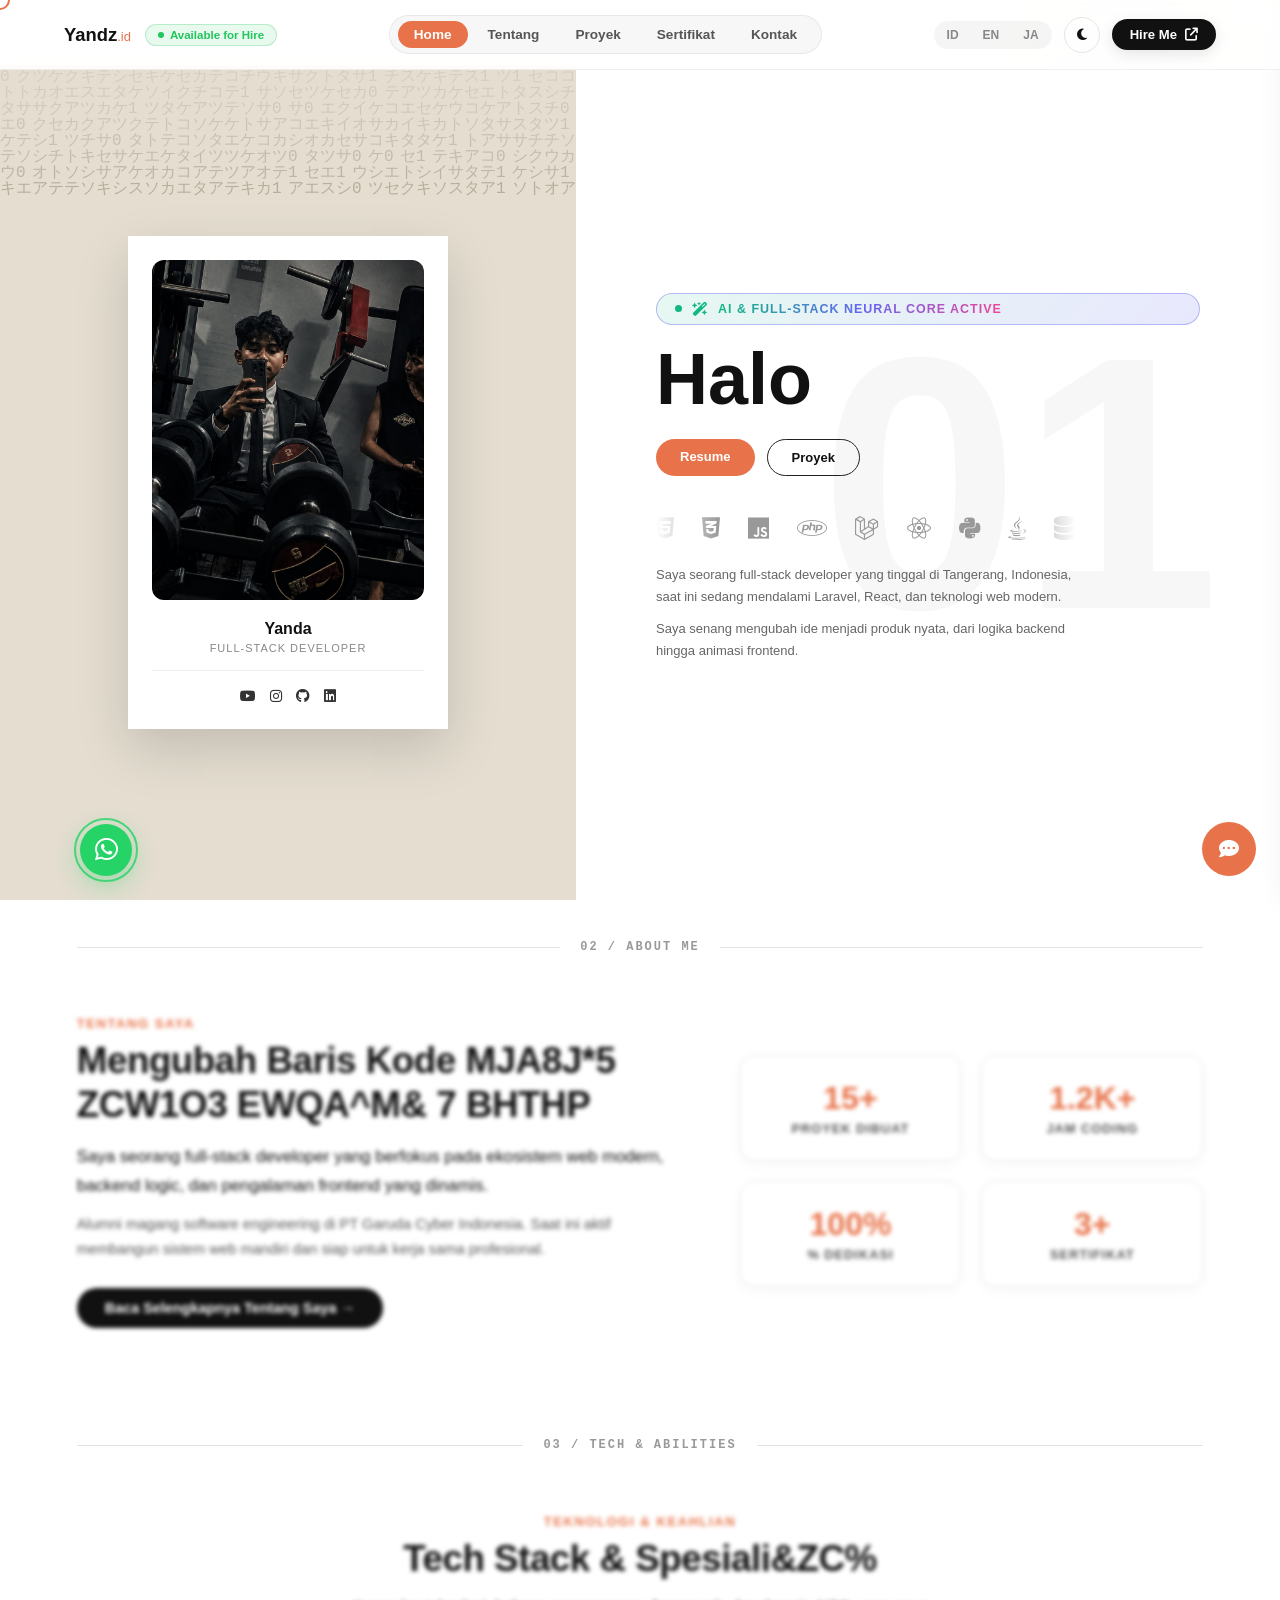
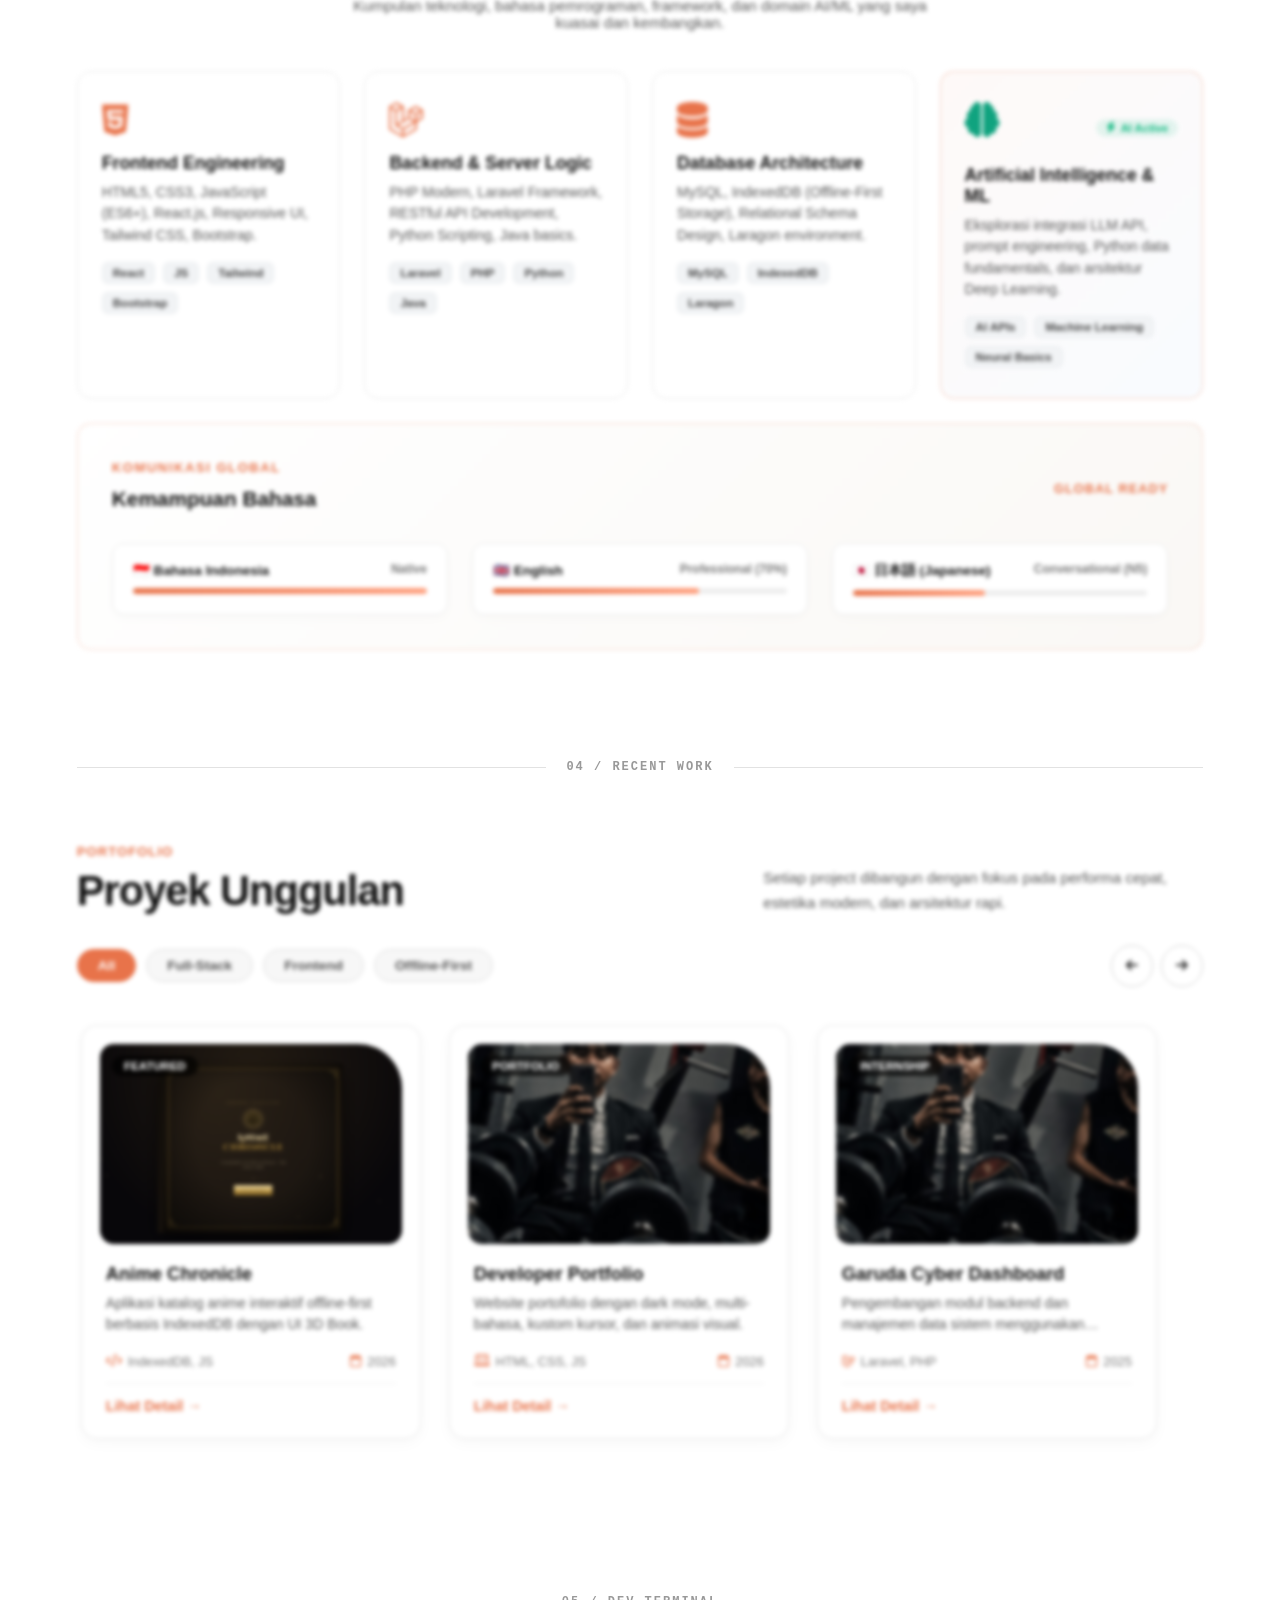
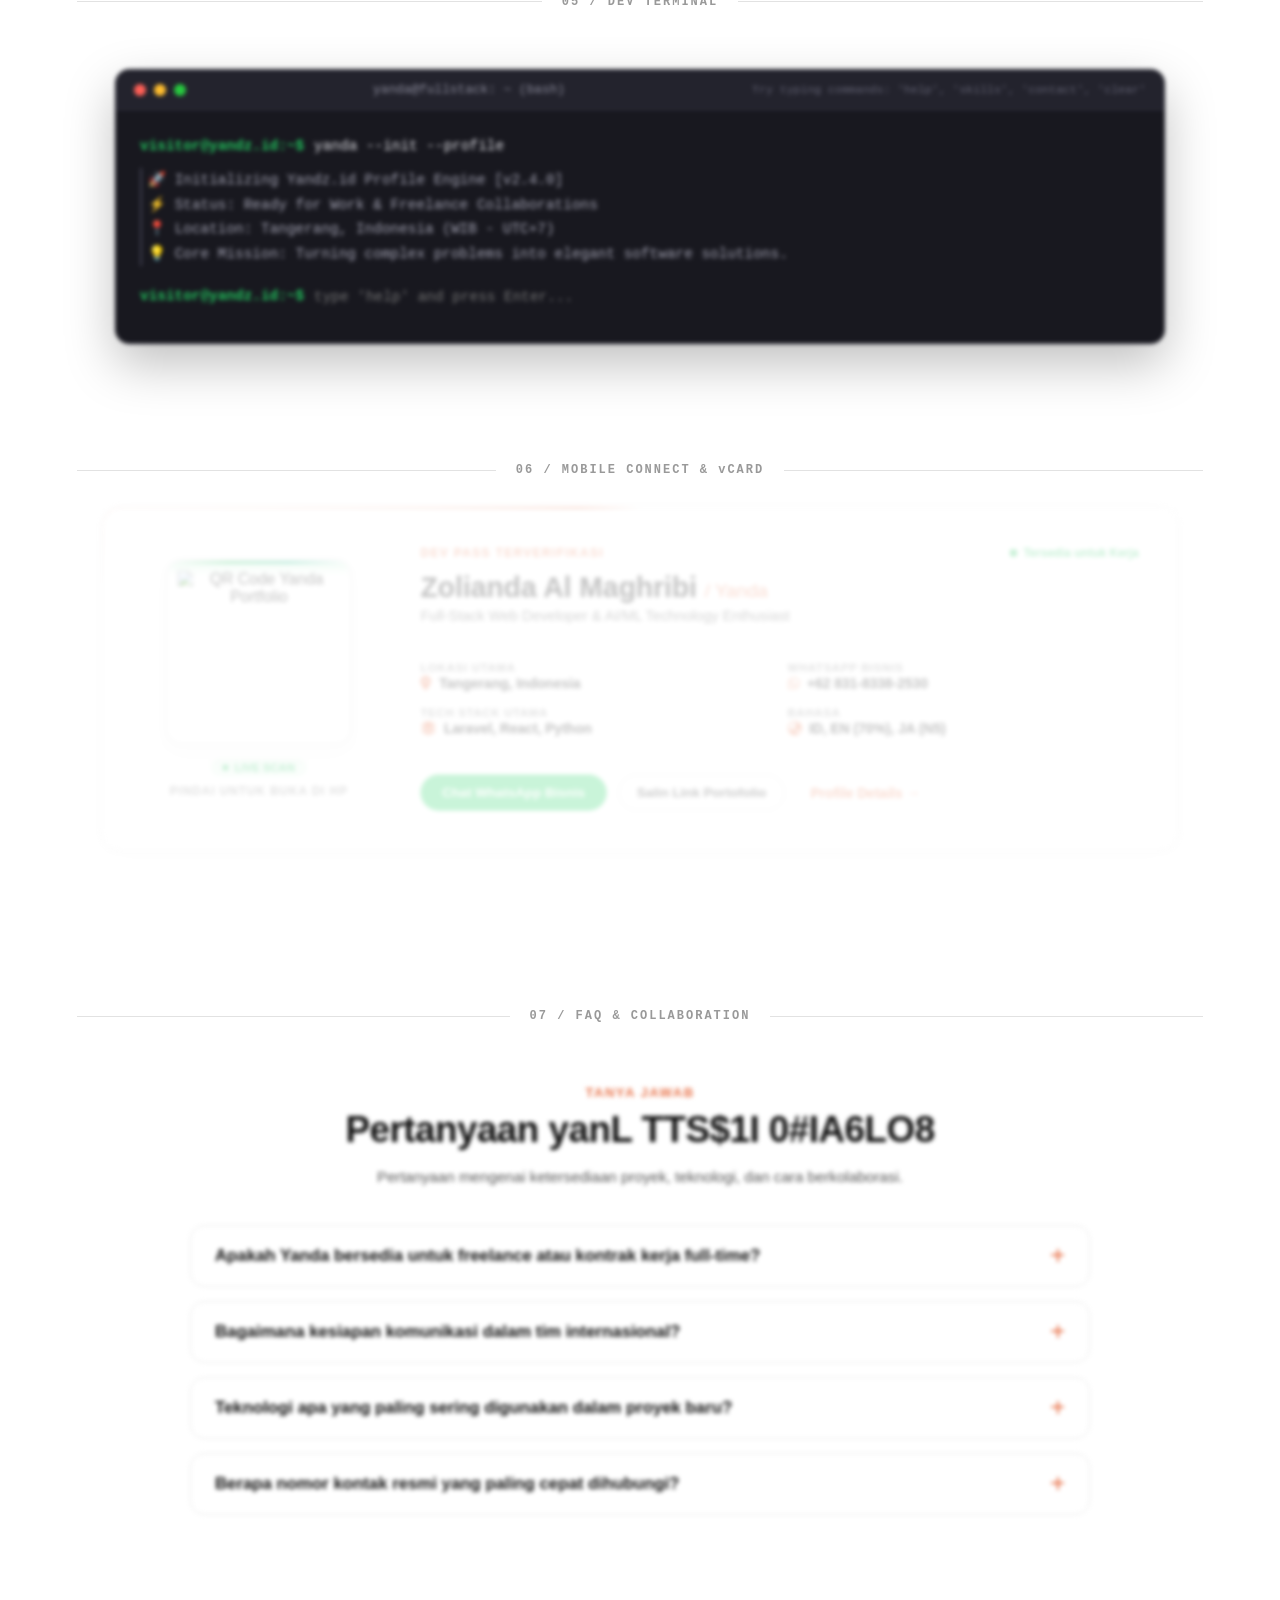
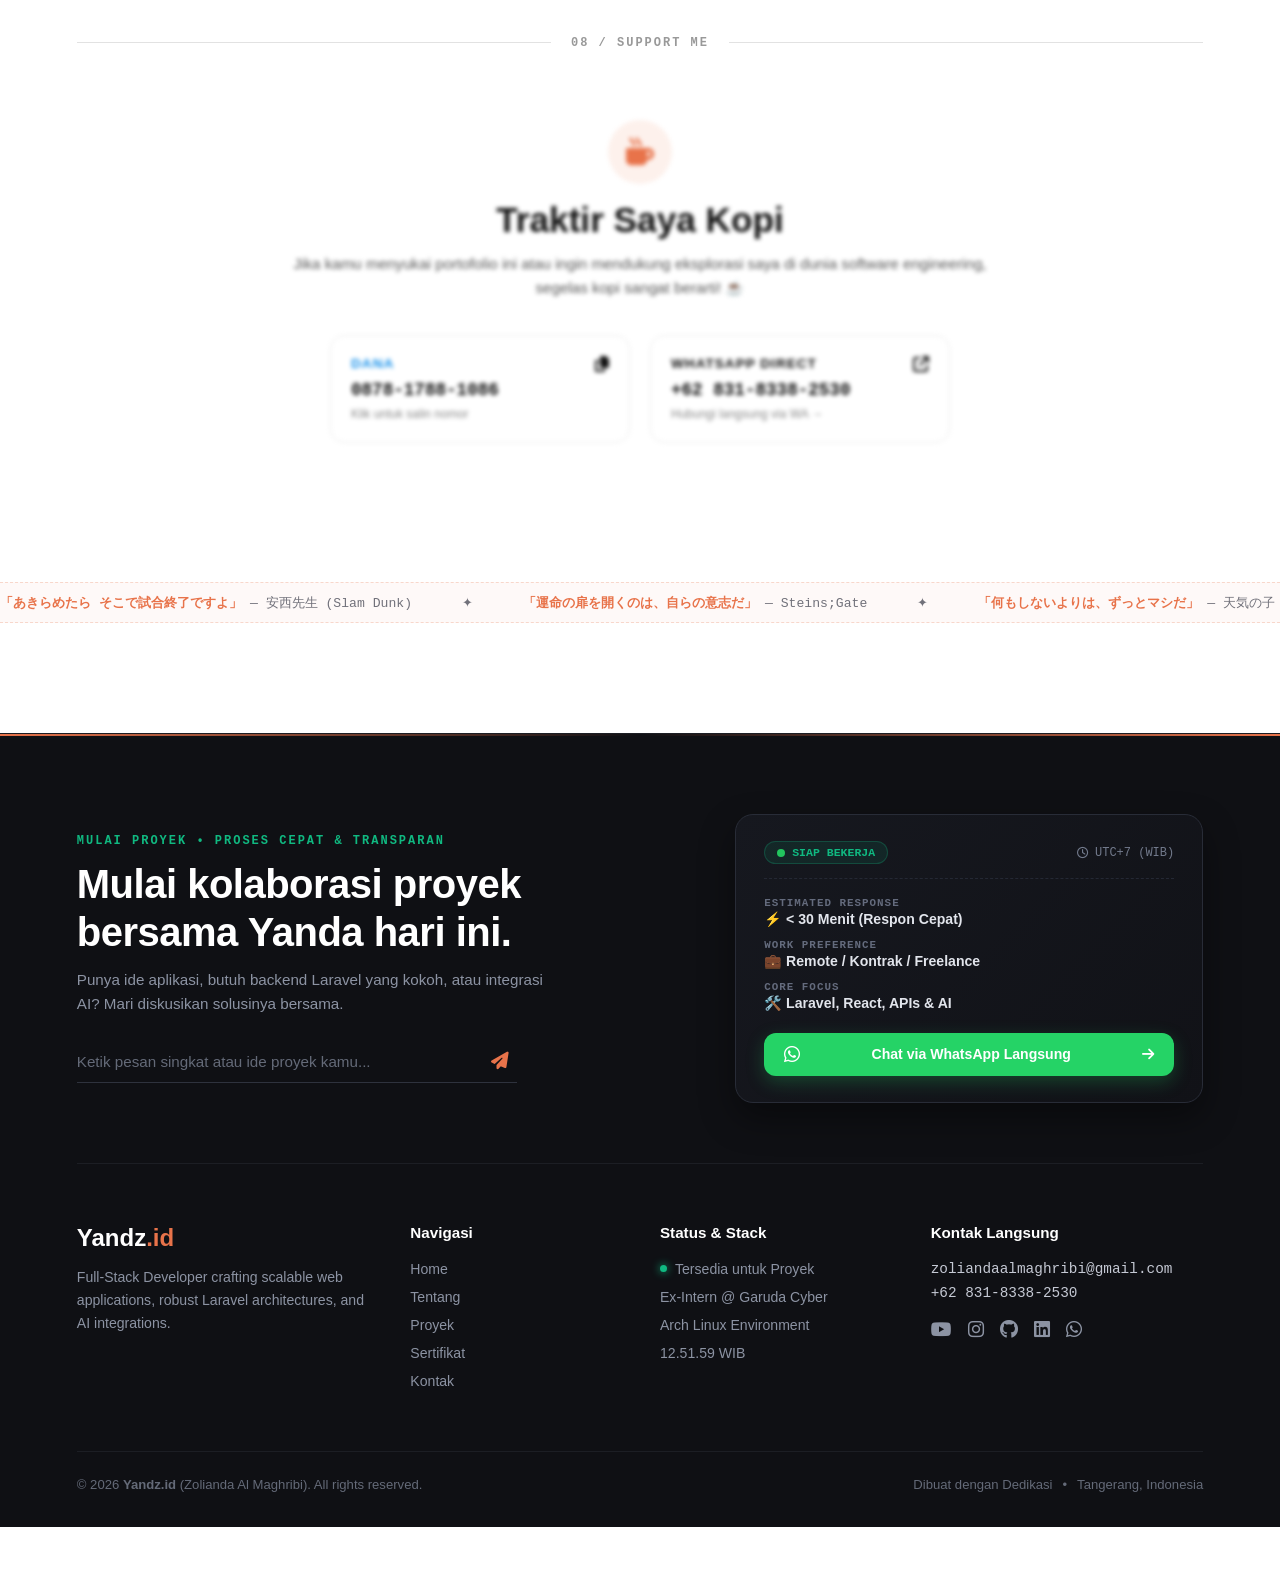
==== commit cc49dd76: "Update phone number" ====
--- a/index.html
+++ b/index.html
@@ -135,7 +135,7 @@
                 <a href="https://linkedin.com" target="_blank" aria-label="LinkedIn"><i class="fa-brands fa-linkedin"></i></a>
             </div>
             <span>zoliandaalmaghribi@gmail.com</span>
-            <span>+62 831-8338-22530</span>
+            <span>+62 831-8338-2530</span>
         </div>
     </nav>
     <div id="overlay" onclick="toggleMenu()"></div>
@@ -490,7 +490,7 @@
                     </div>
                     <div class="pass-col">
                         <span class="pass-label" data-i18n="pass_label_wa">BUSINESS WHATSAPP</span>
-                        <span class="pass-val"><i class="fa-brands fa-whatsapp"></i> +62 831-8338-22530</span>
+                        <span class="pass-val"><i class="fa-brands fa-whatsapp"></i> +62 831-8338-2530</span>
                     </div>
                     <div class="pass-col">
                         <span class="pass-label" data-i18n="pass_label_stack">PRIMARY STACK</span>
@@ -562,7 +562,7 @@
                         <h4 data-i18n="faq_q4">Berapa nomor kontak resmi yang paling cepat dihubungi?</h4>
                         <i class="fa-solid fa-plus faq-toggle-icon"></i>
                     </div>
-                    <div class="faq-answer"><p data-i18n="faq_a4">Kamu bisa langsung menghubungi WhatsApp Bisnis saya di +62 831-8338-22530 atau melalui email di zoliandaalmaghribi@gmail.com.</p></div>
+                    <div class="faq-answer"><p data-i18n="faq_a4">Kamu bisa langsung menghubungi WhatsApp Bisnis saya di +62 831-8338-2530 atau melalui email di zoliandaalmaghribi@gmail.com.</p></div>
                 </div>
             </div>
         </div>
@@ -602,7 +602,7 @@
                         <span class="payment-brand wa-brand">WHATSAPP DIRECT</span>
                         <i class="fa-solid fa-arrow-up-right-from-square"></i>
                     </div>
-                    <span class="donation-number">+62 831-8338-22530</span>
+                    <span class="donation-number">+62 831-8338-2530</span>
                     <span class="donation-hint">Hubungi langsung via WA →</span>
                 </a>
             </div>
@@ -719,7 +719,7 @@
                 <div class="avo-col avo-col-chat">
                     <h4 class="avo-col-heading" data-i18n="footer_contact_title">Let's chat!</h4>
                     <a href="mailto:zoliandaalmaghribi@gmail.com" class="avo-contact-text">zoliandaalmaghribi@gmail.com</a>
-                    <a href="https://wa.me/62831833822530" target="_blank" class="avo-contact-text">+62 831-8338-22530</a>
+                    <a href="https://wa.me/62831833822530" target="_blank" class="avo-contact-text">+62 831-8338-2530</a>
 
                     <div class="avo-social-icons">
                         <a href="https://youtube.com" target="_blank" aria-label="YouTube"><i class="fa-brands fa-youtube"></i></a>
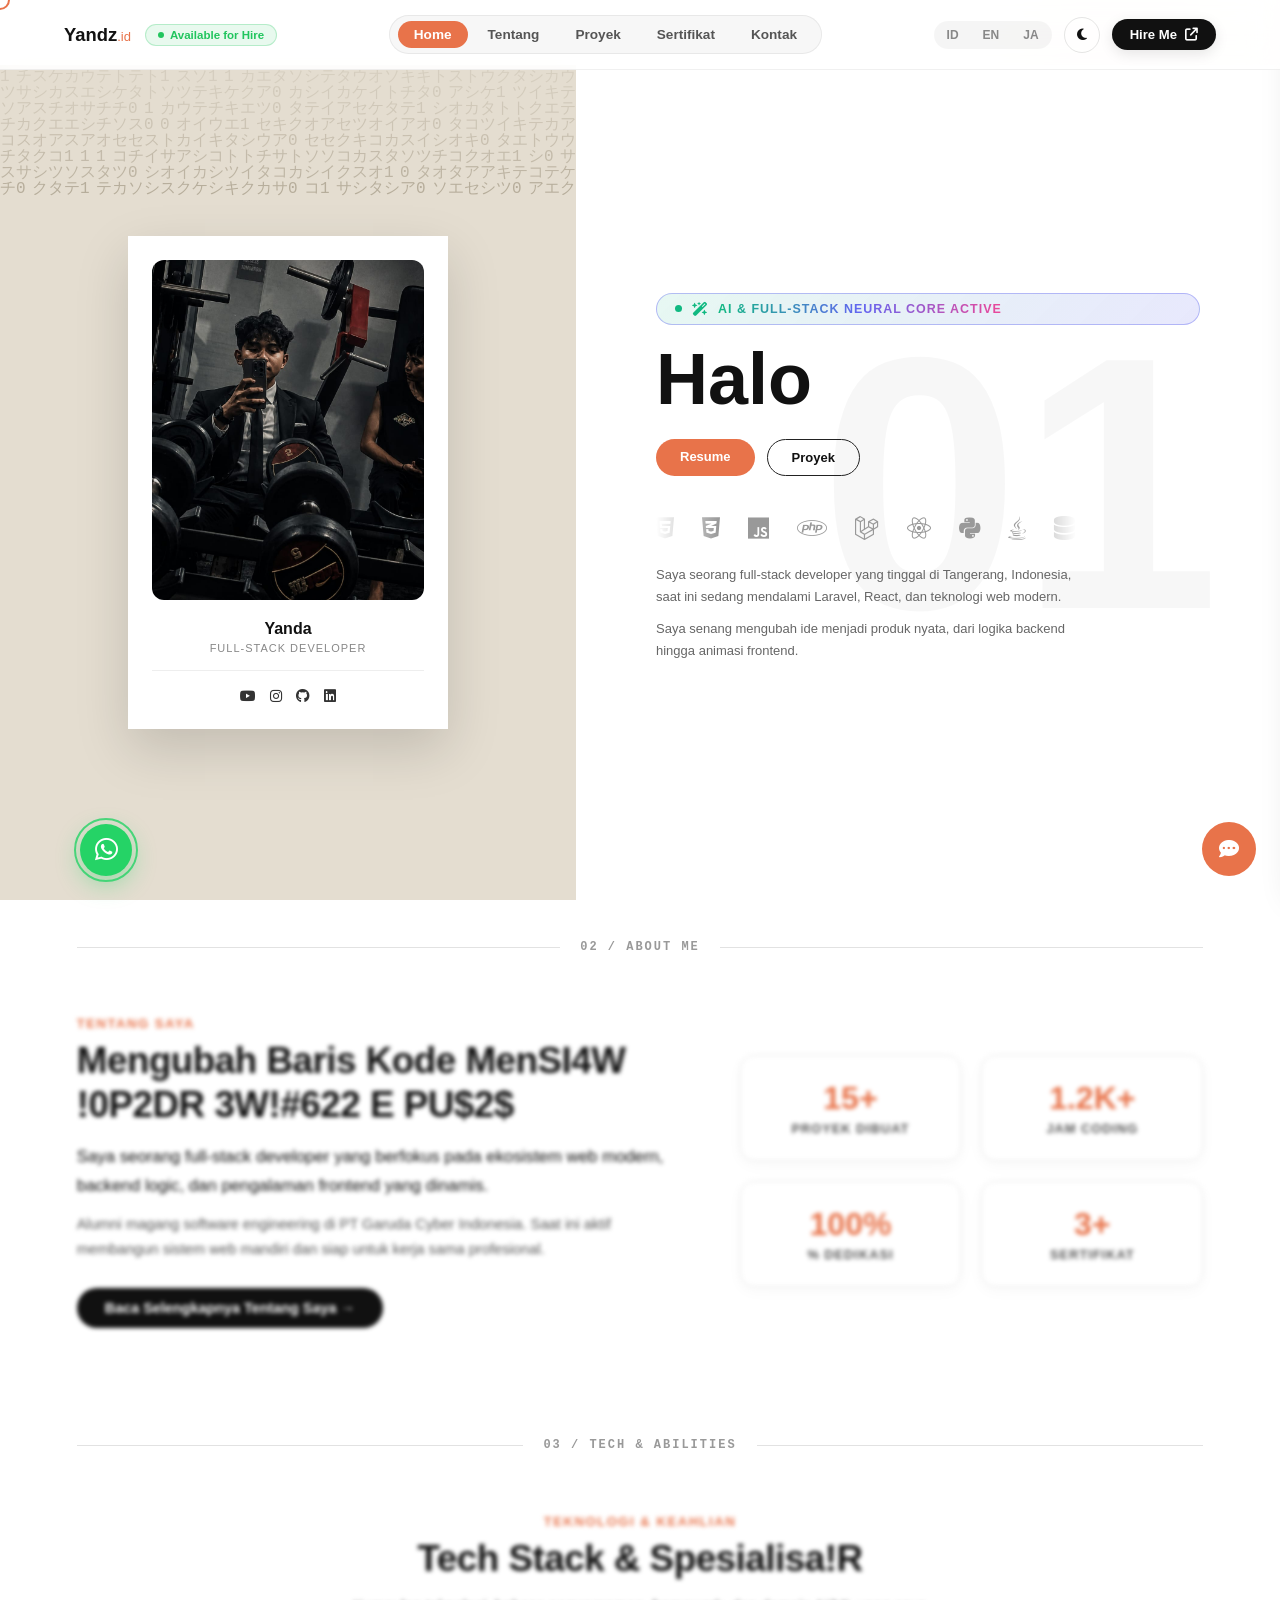
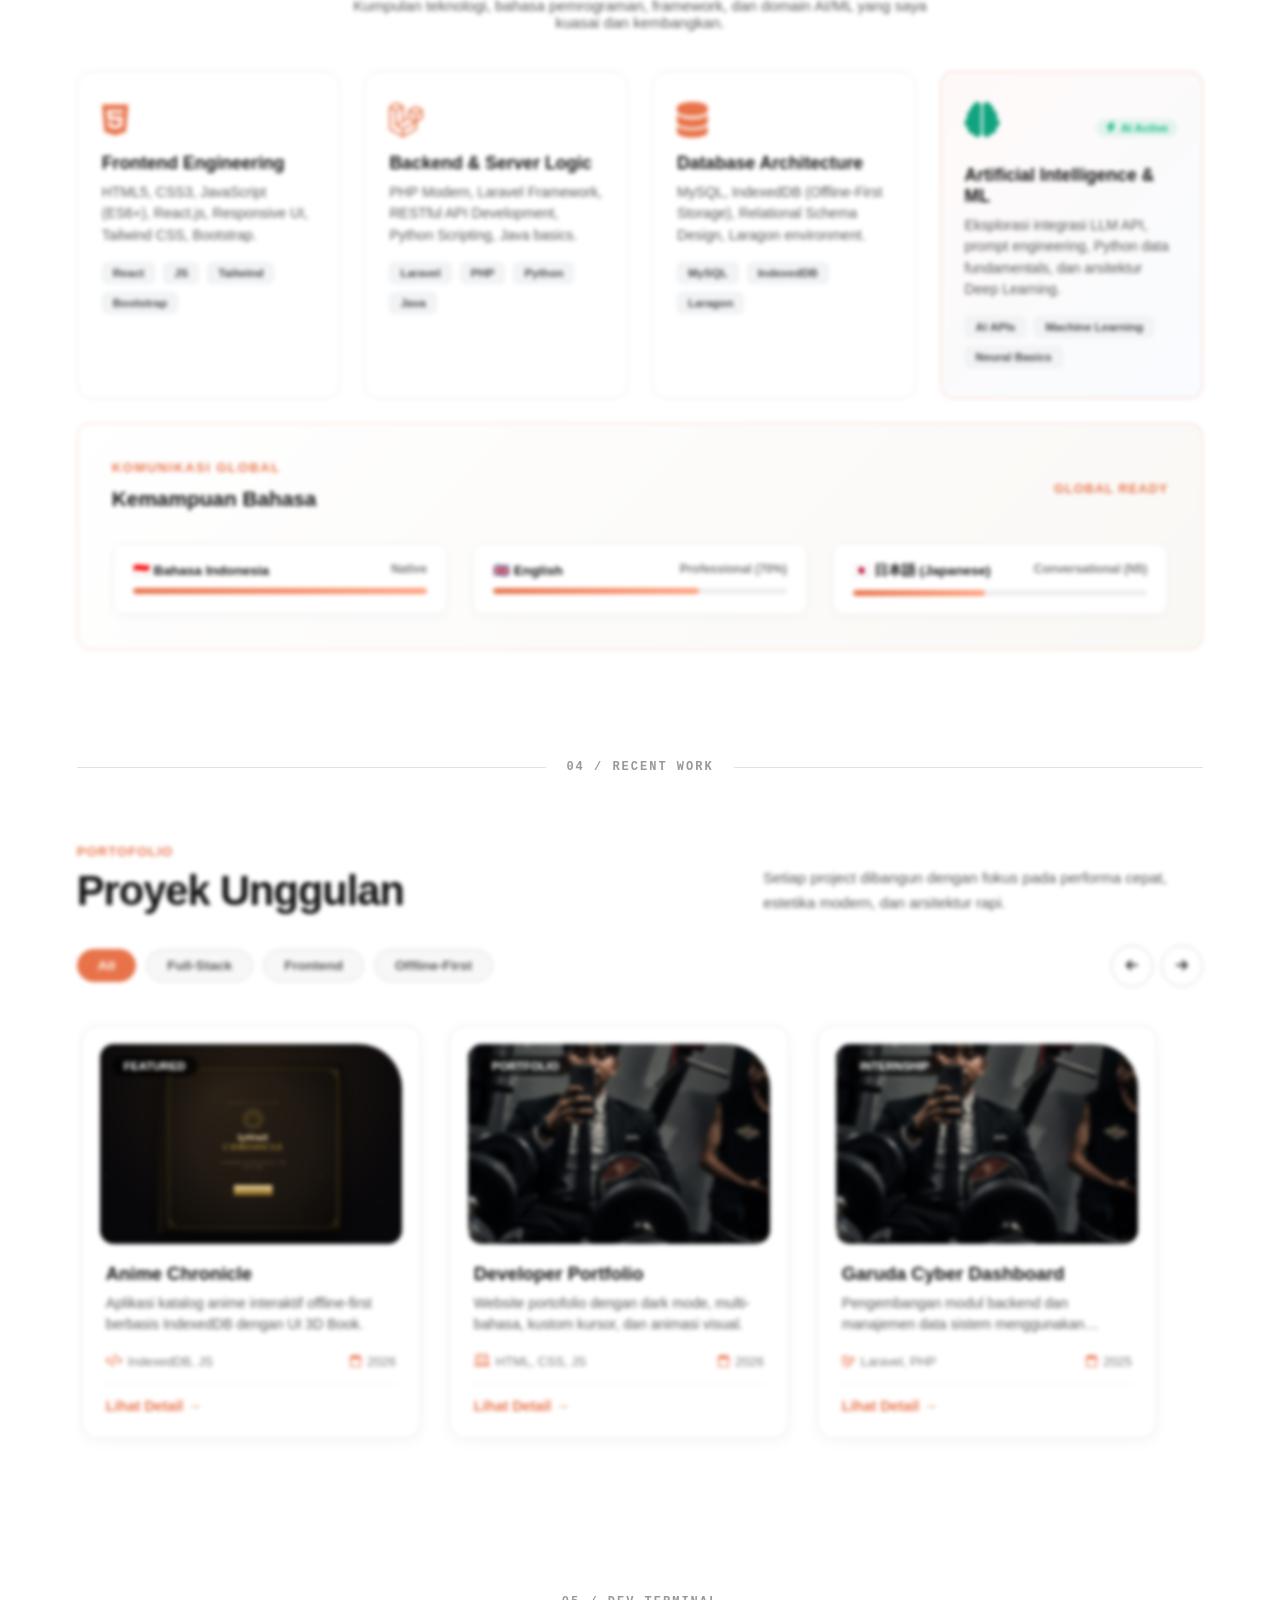
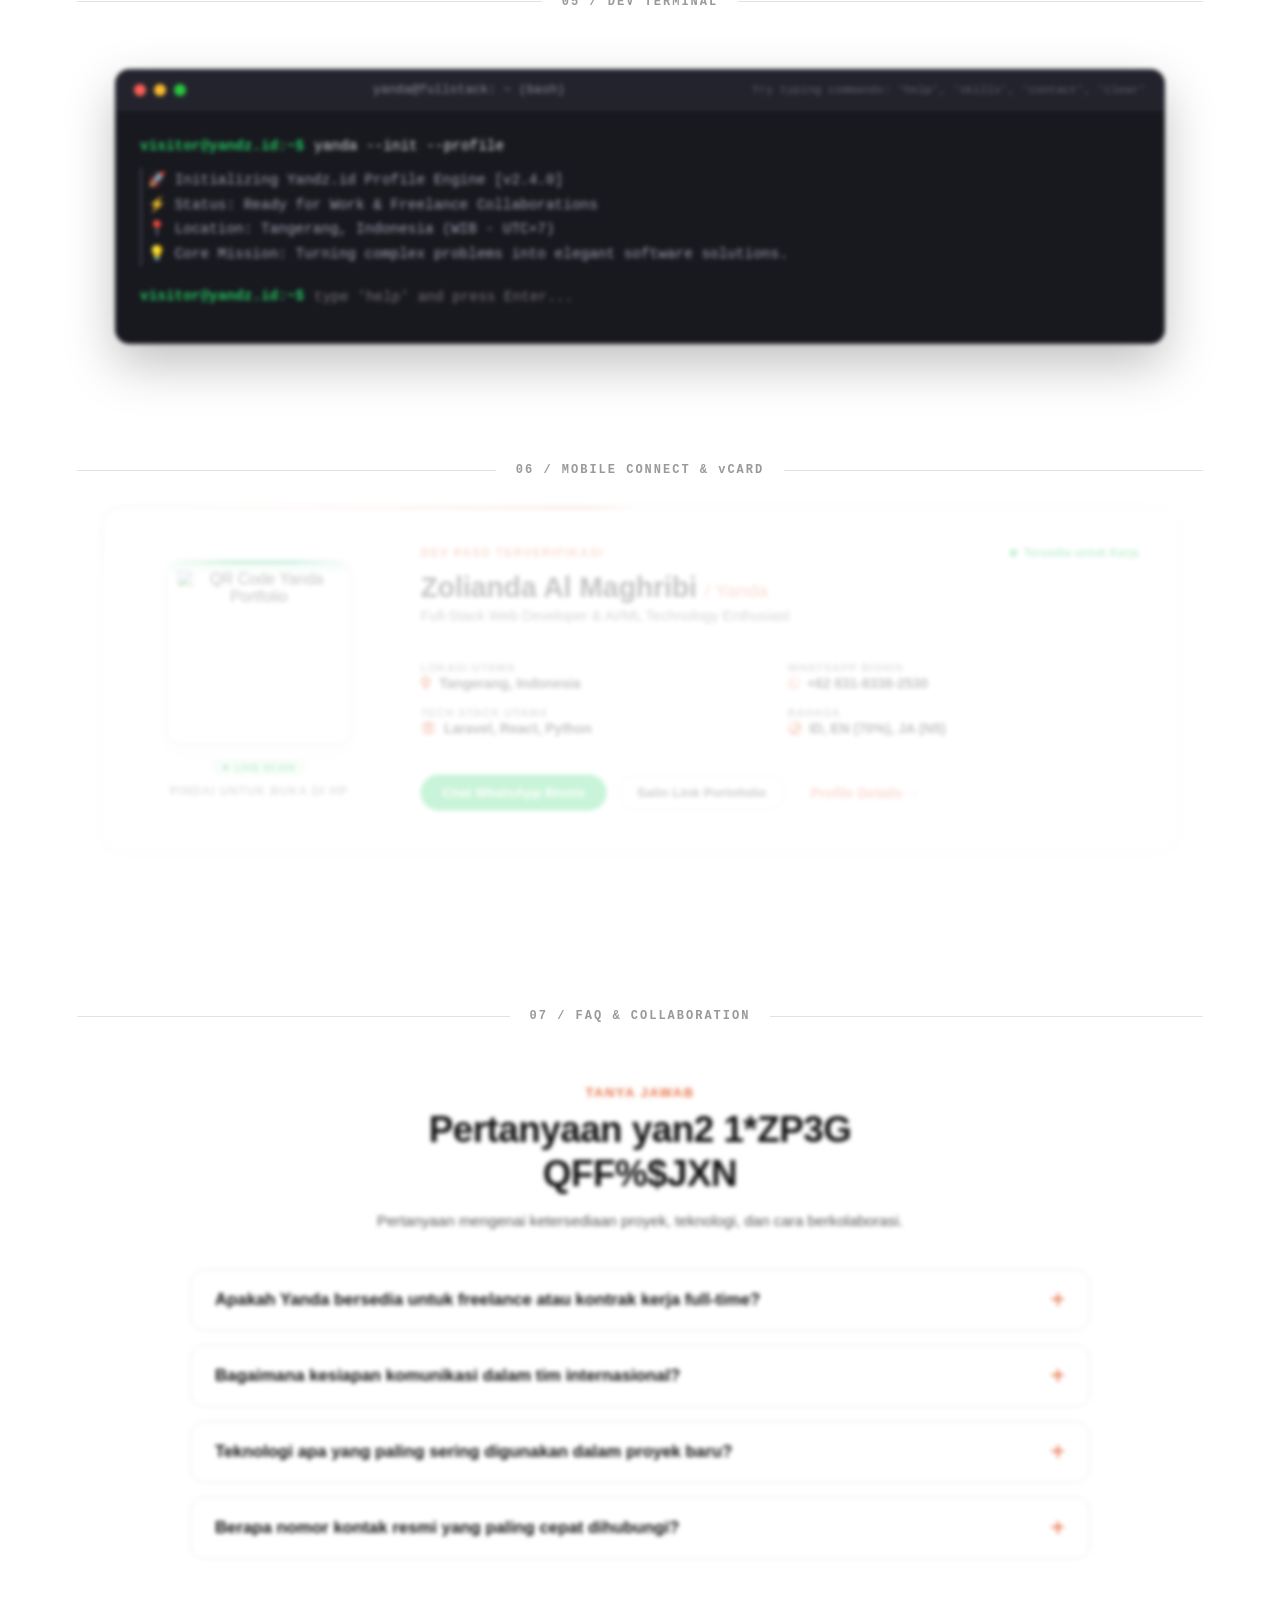
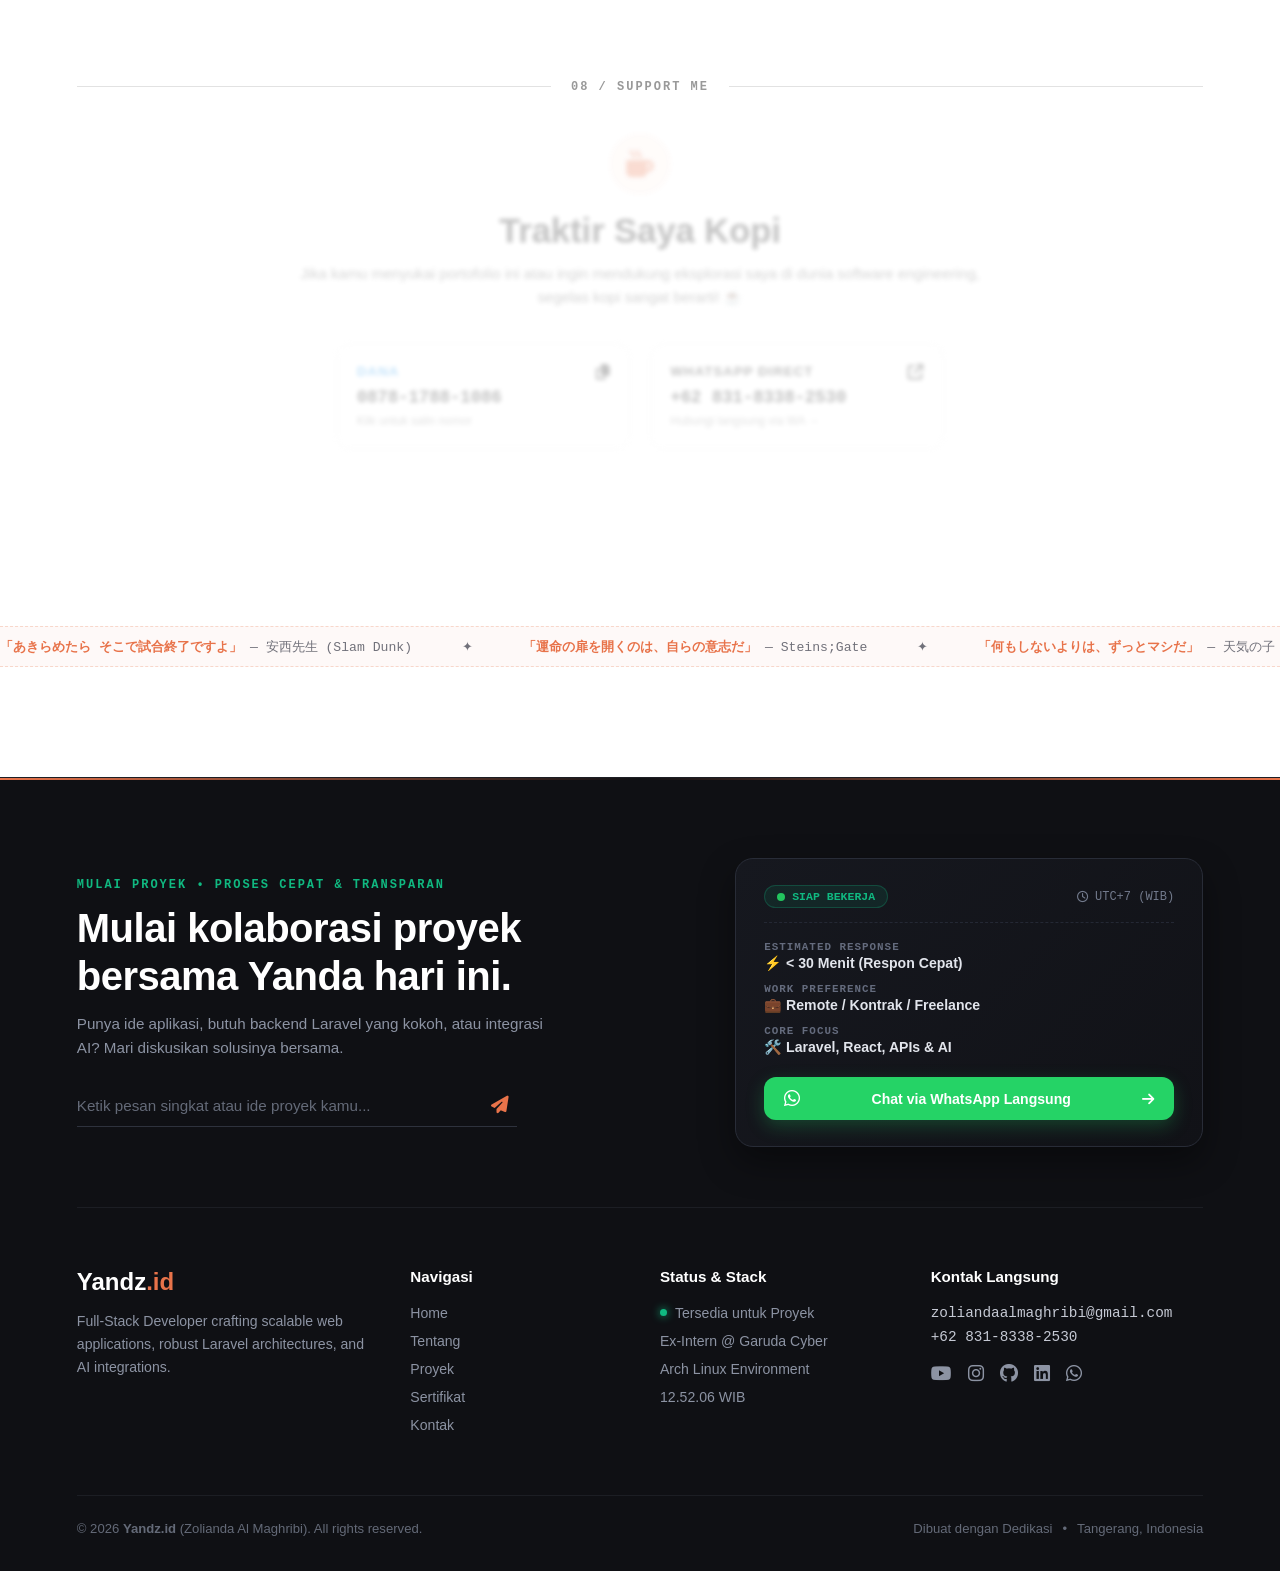
==== commit 7c94ced8: "Update phone number" ====
--- a/index.html
+++ b/index.html
@@ -503,7 +503,7 @@
                 </div>
 
                 <div class="pass-action-row">
-                    <a href="https://wa.me/62831833822530?text=Halo%20Yanda,%20saya%20melihat%20portofolio%20kamu%20dan%20tertarik%20bekerja%20sama." target="_blank" class="pass-btn-primary" data-i18n="pass_btn_wa">
+                    <a href="https://wa.me/6283183382530?text=Halo%20Yanda,%20saya%20melihat%20portofolio%20kamu%20dan%20tertarik%20bekerja%20sama." target="_blank" class="pass-btn-primary" data-i18n="pass_btn_wa">
                         <i class="fa-brands fa-whatsapp"></i> Chat WhatsApp Bisnis
                     </a>
                     <button class="pass-btn-secondary" onclick="copyPortfolioLink(this)" data-i18n="pass_btn_copy">
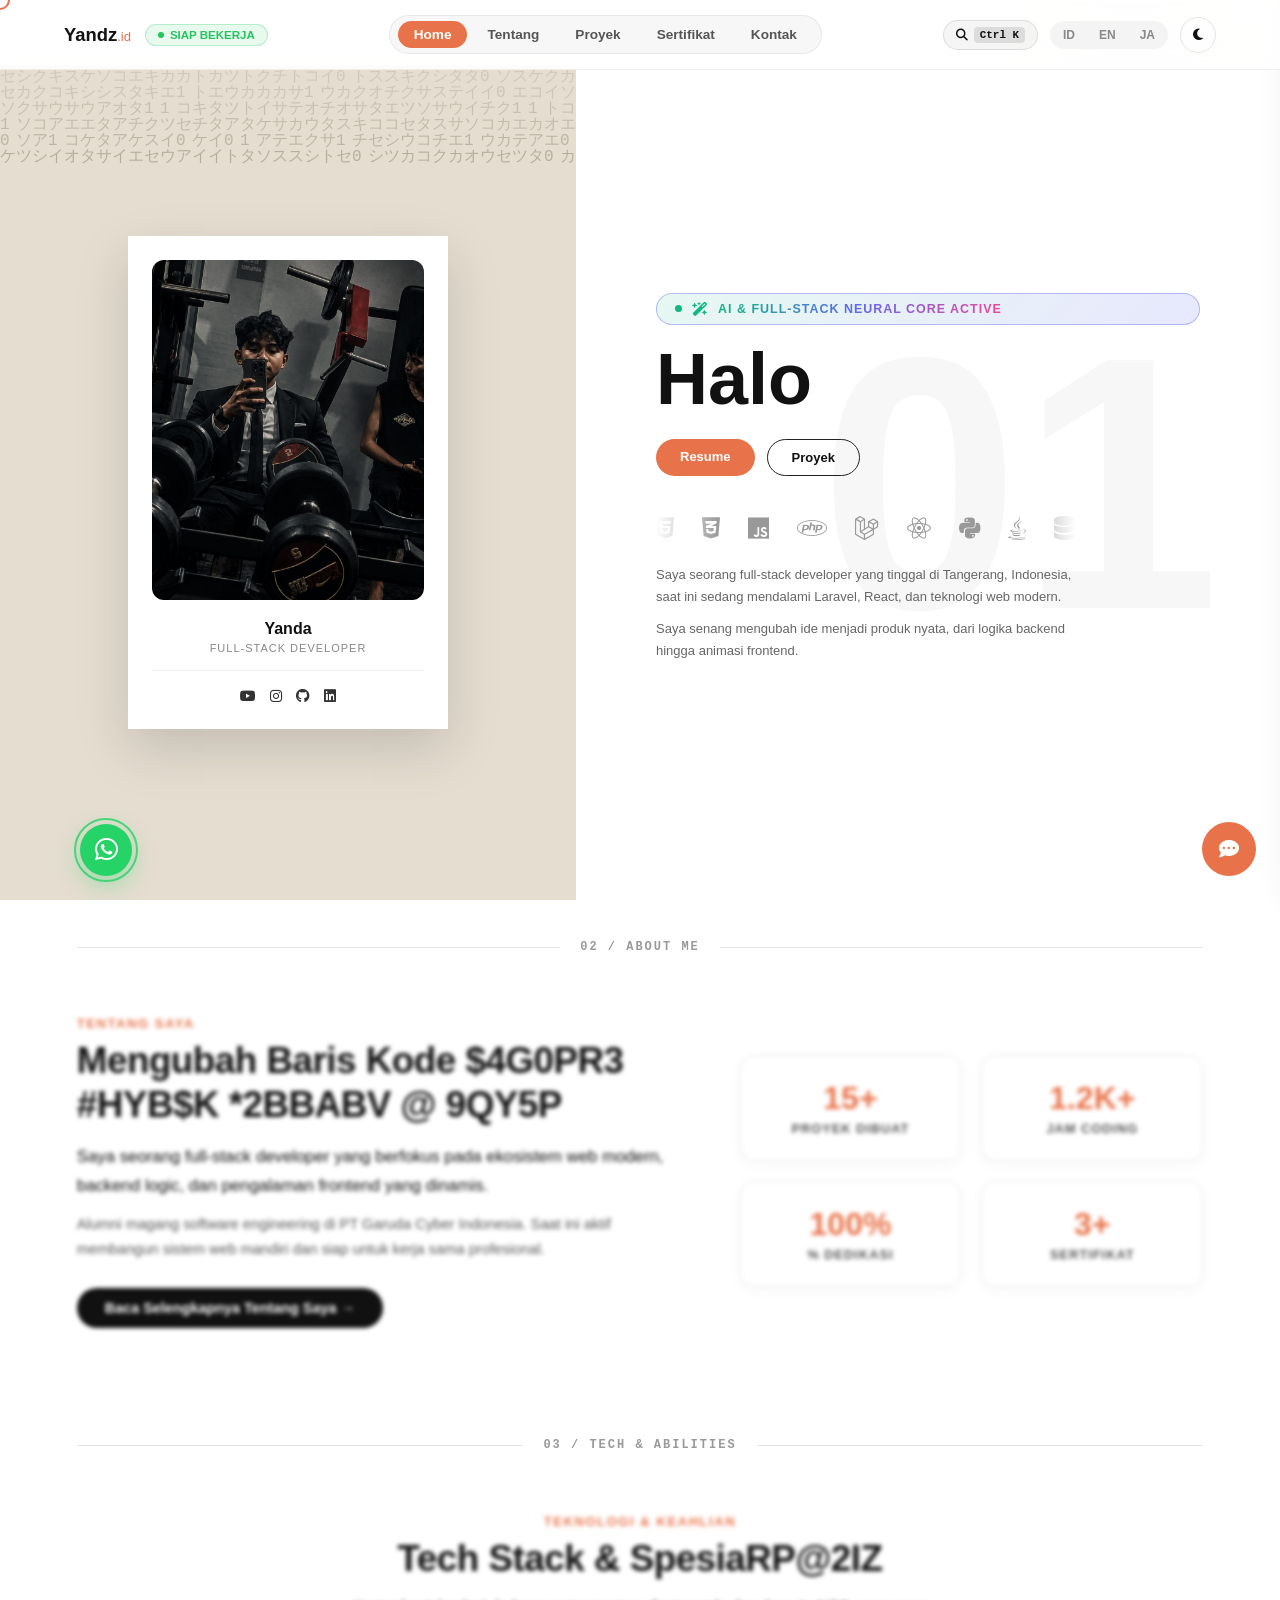
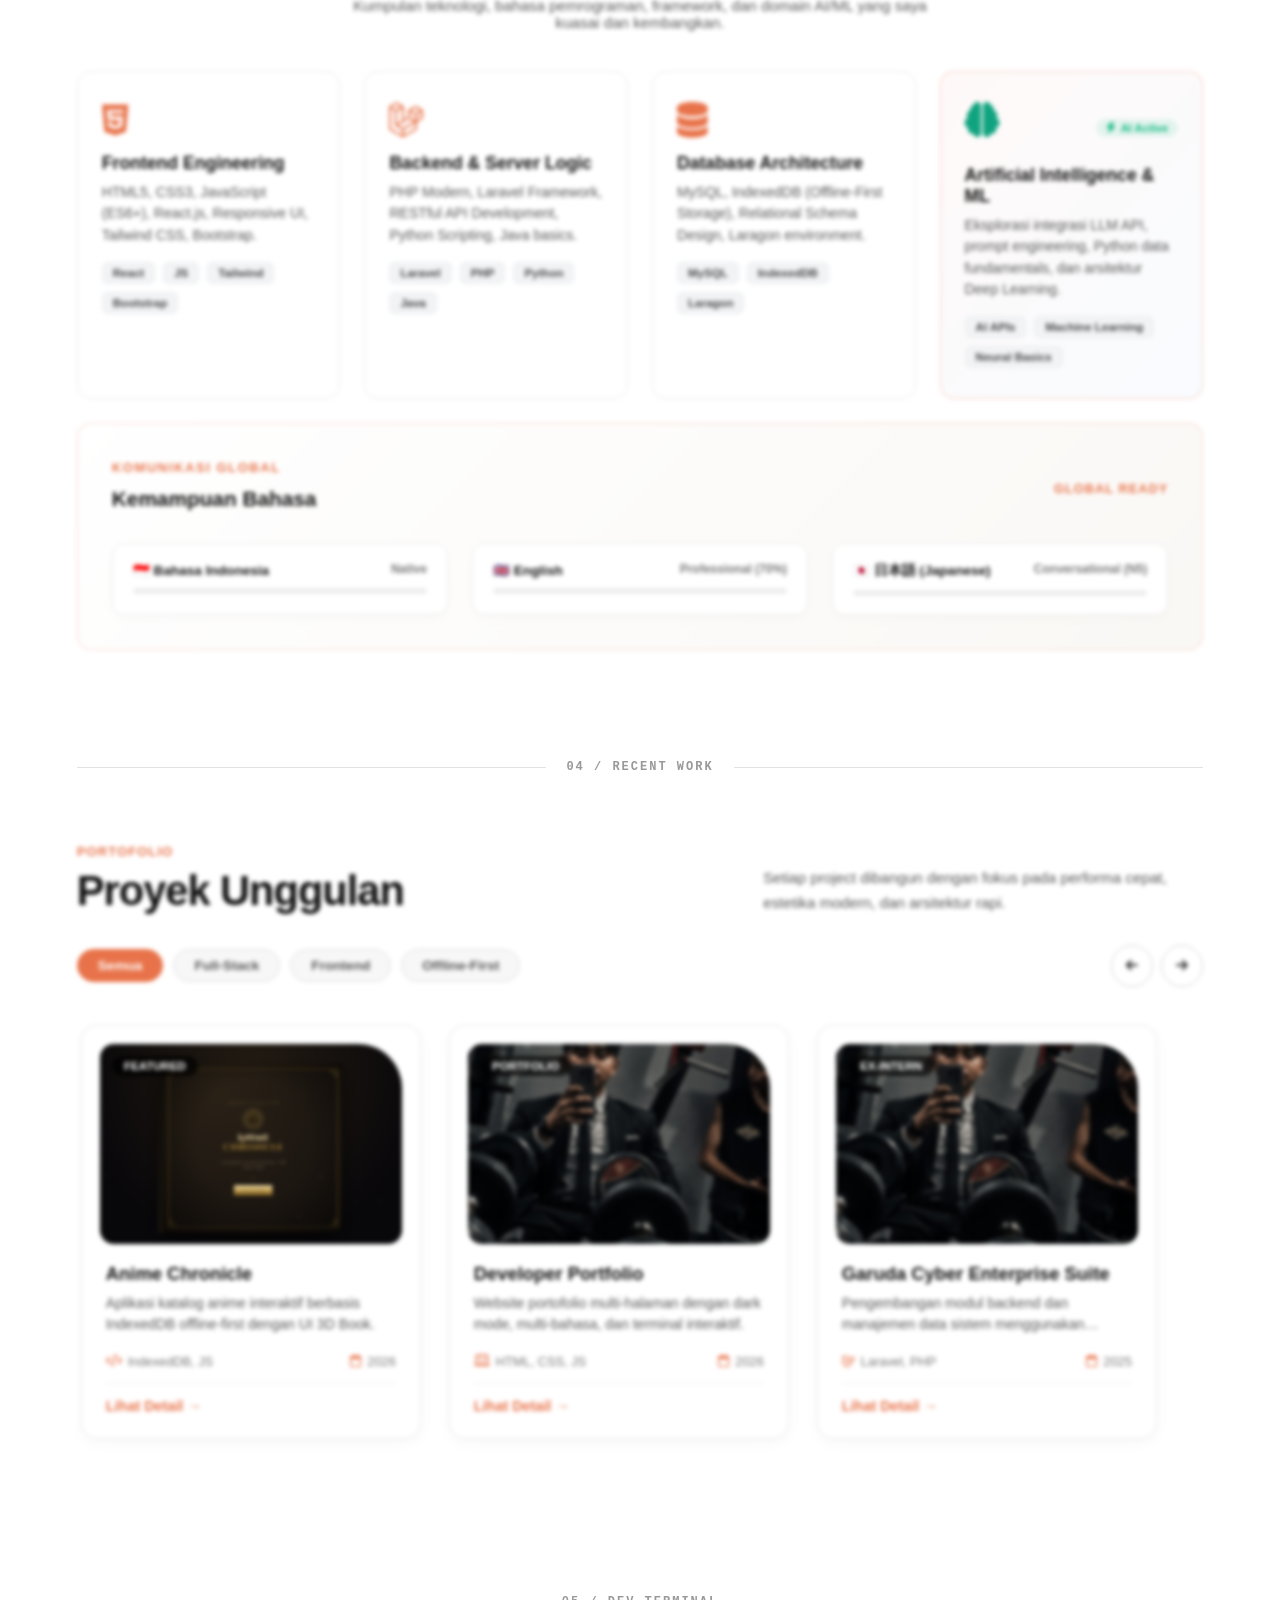
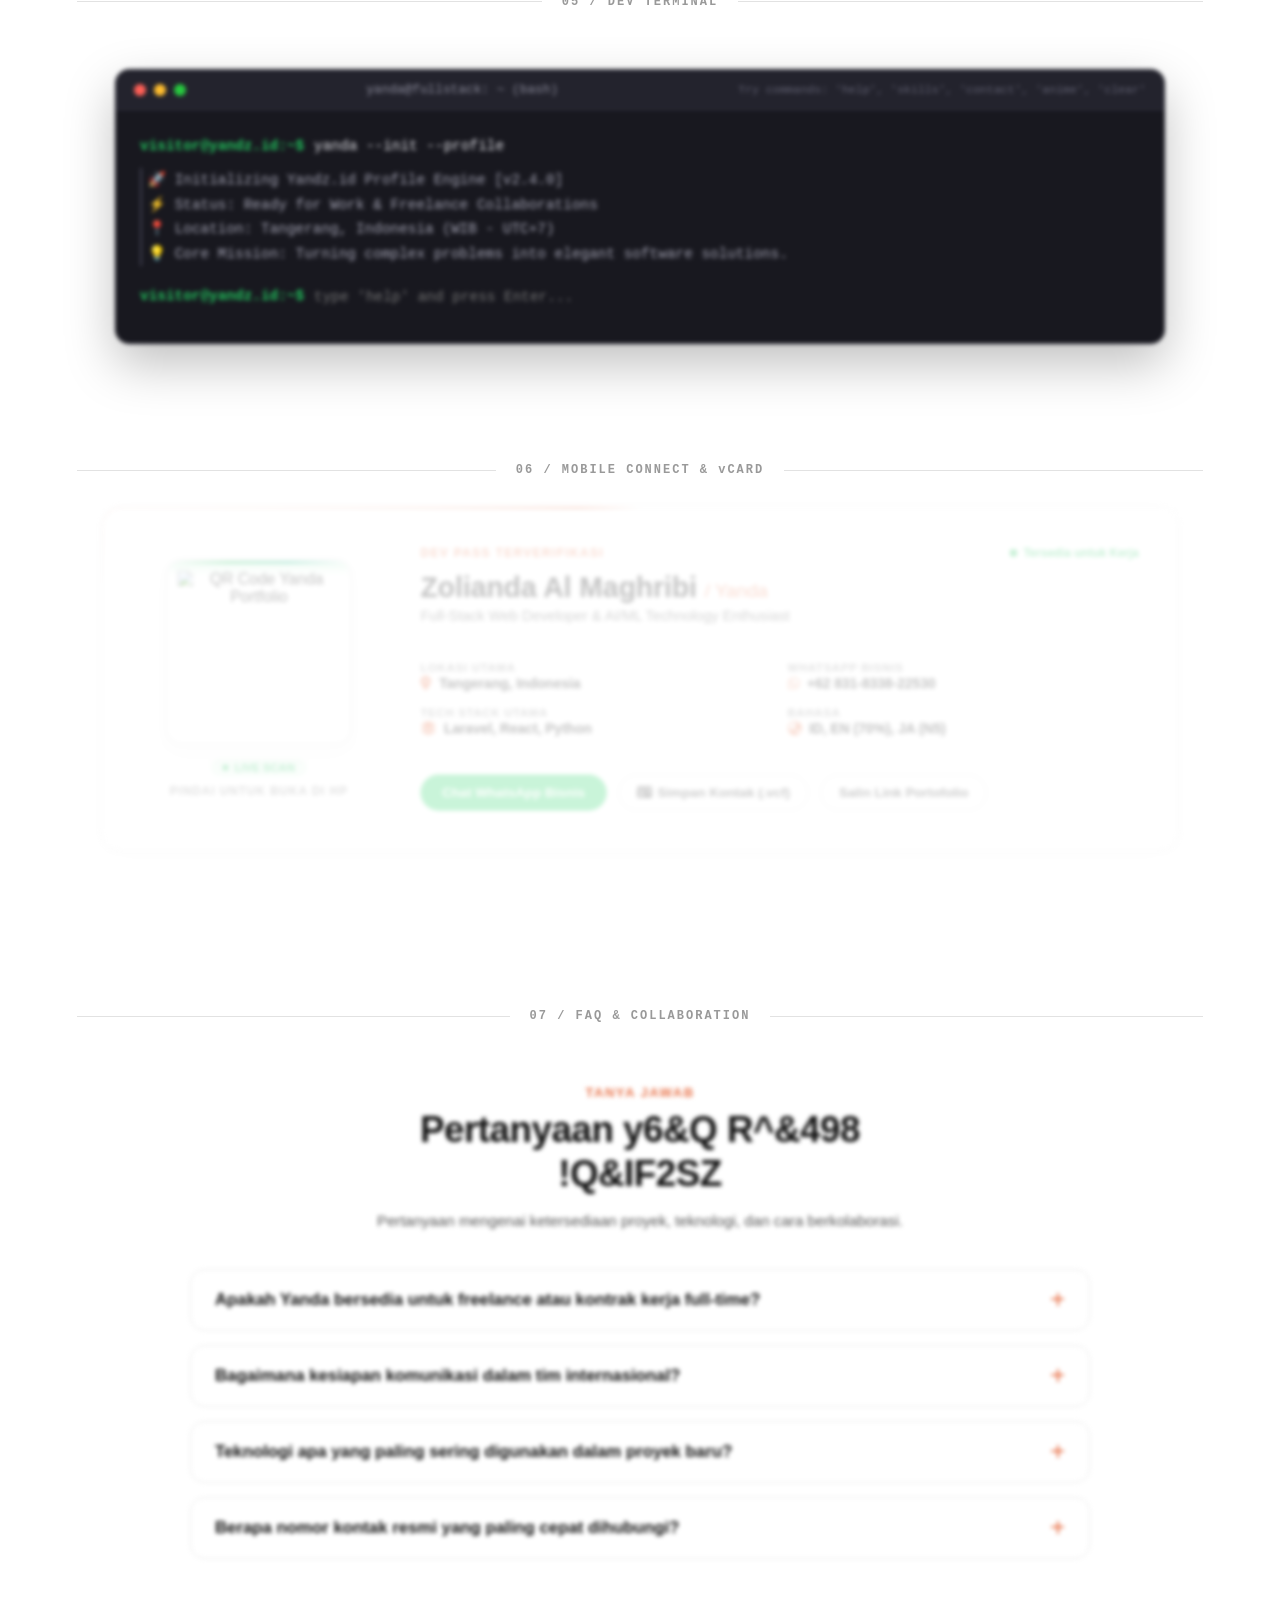
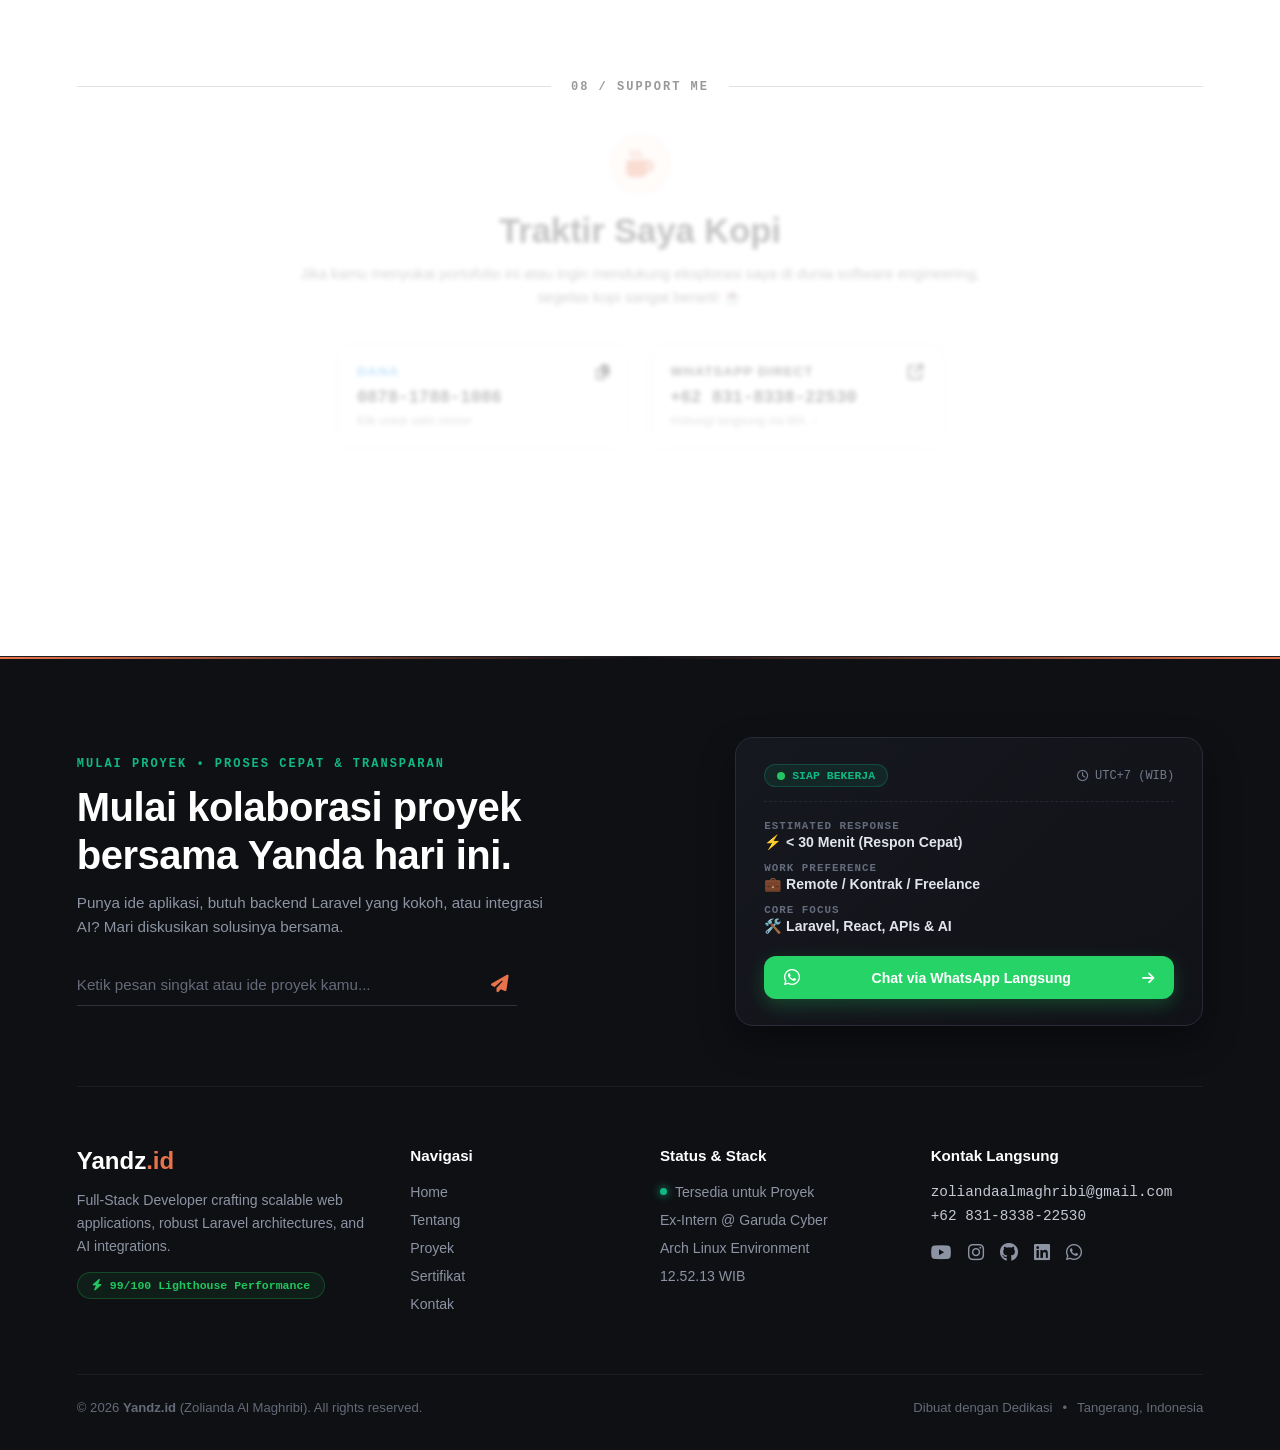
==== commit be469197: "update brook" ====
--- a/index.html
+++ b/index.html
@@ -12,63 +12,49 @@
 </head>
 
 <body class="home-page">
-    <!-- PROGRESS BAR & LOADER -->
-    <!-- ===================================================
-         AESTHETIC CYBER-APERTURE PRELOADER
-    =================================================== -->
+    <!-- PRELOADER CYBER APERTURE -->
     <div class="cyber-preloader" id="cyberPreloader" aria-hidden="true">
-        <!-- Tirai Atas & Bawah yang Membelah Terbuka -->
         <div class="shutter-panel panel-top"></div>
         <div class="shutter-panel panel-bottom"></div>
-
-        <!-- Panggung Visual di Tengah -->
         <div class="preloader-stage">
-            <!-- Lingkaran Geometris Berputar -->
             <div class="preloader-ring-wrap">
                 <div class="ring-outer-dashed"></div>
                 <div class="ring-inner-glow"></div>
                 <span class="preloader-symbol">Y</span>
             </div>
-
-            <!-- Angka Counter & Brand Monospace -->
             <div class="preloader-info-row">
                 <span class="preloader-brand">YANDZ.ID</span>
                 <span class="preloader-sep">•</span>
                 <span class="preloader-counter" id="preloaderCounter">000</span>
             </div>
-
-            <!-- Status Teks Mengetik -->
             <div class="preloader-status-row">
                 <span class="pulse-dot-cyan"></span>
                 <span id="preloaderStatusText">INITIALIZING RUNTIME</span>
             </div>
         </div>
     </div>
+
     <div class="scroll-progress"></div>
     <div class="custom-cursor"></div>
 
-    <!-- CLEAN AMBIENT PARALLAX BACKDROP (TANPA NODA / GLOW ELEGAN) -->
+    <!-- CLEAN AMBIENT PARALLAX BACKDROP -->
     <div class="clean-parallax-backdrop" aria-hidden="true">
         <div class="parallax-glow-orb orb-top"></div>
         <div class="parallax-glow-orb orb-bottom"></div>
     </div>
 
-<!-- ===================================================
-         HEADER MODERN (FLOATING GLASS + DIRECT CTA)
+    <!-- ===================================================
+         HEADER UNIVERSAL
     =================================================== -->
     <header class="main-header">
-        <!-- Logo & Status Live -->
         <div class="header-brand-wrap">
-            <a href="index.html" class="logo glitch-logo" data-text="Yandz.id">
-                Yandz<span>.id</span>
-            </a>
+            <a href="index.html" class="logo glitch-logo" data-text="Yandz.id">Yandz<span>.id</span></a>
             <div class="header-hiring-badge">
                 <span class="pulse-dot"></span>
-                <span>Available for Hire</span>
-            </div>
-        </div>
-
-        <!-- Desktop Navigation Links (Muncul di Laptop/PC) -->
+                <span data-i18n="direct_live_status">Available for Hire</span>
+            </div>
+        </div>
+
         <nav class="desktop-nav-menu" aria-label="Desktop Navigation">
             <a href="index.html" class="active" data-i18n="nav_home">Home</a>
             <a href="about.html" data-i18n="nav_about">About</a>
@@ -77,28 +63,25 @@
             <a href="contact.html" data-i18n="nav_contact">Contact</a>
         </nav>
 
-        <!-- Right Tools: Language Switcher, Theme & Direct CTA -->
         <div class="header-actions">
-            <!-- Language Quick Switcher -->
+            <!-- Shortcut Hint Command Palette -->
+            <button class="cmd-shortcut-btn" onclick="toggleCmdPalette()" title="Buka Command Palette">
+                <i class="fa-solid fa-magnifying-glass"></i>
+                <kbd>Ctrl K</kbd>
+            </button>
+
+            <!-- Language Switcher Header -->
             <div class="desktop-lang-switcher">
                 <button onclick="setLanguage('id')" class="lang-pill" data-lang="id">ID</button>
                 <button onclick="setLanguage('en')" class="lang-pill" data-lang="en">EN</button>
                 <button onclick="setLanguage('ja')" class="lang-pill" data-lang="ja">JA</button>
             </div>
 
-            <!-- Theme Toggle -->
             <button class="header-theme-btn" onclick="toggleTheme()" id="themeToggle" aria-label="Toggle dark mode">
                 <i class="fa-solid fa-moon"></i>
             </button>
 
-            <!-- Direct Hire CTA Button -->
-            <a href="https://wa.me/62831833822530?text=Halo%20Yanda,%20saya%20tertarik%20bekerja%20sama%20dengan%20kamu." target="_blank" class="header-hire-btn">
-                <span>Hire Me</span>
-                <i class="fa-solid fa-arrow-up-right-from-square"></i>
-            </a>
-
-            <!-- Hamburger Button (Khusus Layar HP) -->
-            <button class="menu-btn magnetic" id="menuBtn" onclick="toggleMenu()" aria-label="Toggle navigation menu">
+            <button class="menu-btn magnetic" id="menuBtn" onclick="toggleMenu()" aria-label="Open menu">
                 <span class="bar"></span>
                 <span class="bar"></span>
                 <span class="bar"></span>
@@ -106,27 +89,25 @@
         </div>
     </header>
 
-    <!-- ===================================================
-         SIDE MENU DRAWER
-    =================================================== -->
+    <!-- SIDE MENU MOBILE -->
     <nav id="sideMenu">
-        <a href="index.html" class="magnetic" data-i18n="nav_home"><span class="menu-num">01</span> Home</a>
+        <a href="index.html" class="magnetic active" data-i18n="nav_home"><span class="menu-num">01</span> Home</a>
         <a href="about.html" class="magnetic" data-i18n="nav_about"><span class="menu-num">02</span> About</a>
         <a href="projects.html" class="magnetic" data-i18n="nav_projects"><span class="menu-num">03</span> Projects</a>
         <a href="certificate.html" class="magnetic" data-i18n="nav_cert"><span class="menu-num">04</span> Certificate</a>
         <a href="contact.html" class="magnetic" data-i18n="nav_contact"><span class="menu-num">05</span> Contact</a>
-        
+
         <div class="icon-toolbar">
             <button class="sound-toggle" onclick="toggleSound()" id="soundToggle" aria-label="Toggle sound"><i class="fa-solid fa-volume-xmark"></i></button>
-            <button class="theme-toggle" onclick="toggleTheme()" id="themeToggle" aria-label="Toggle dark mode"><i class="fa-solid fa-moon"></i></button>
-        </div>
-        
+            <button class="theme-toggle" onclick="toggleTheme()" id="themeToggleSide" aria-label="Toggle dark mode"><i class="fa-solid fa-moon"></i></button>
+        </div>
+
         <div class="lang-switcher">
             <button onclick="setLanguage('id')" class="lang-btn" data-lang="id">ID</button>
             <button onclick="setLanguage('en')" class="lang-btn" data-lang="en">EN</button>
             <button onclick="setLanguage('ja')" class="lang-btn" data-lang="ja">日本語</button>
         </div>
-        
+
         <div class="menu-footer-info">
             <div class="menu-socials">
                 <a href="https://youtube.com" target="_blank" aria-label="YouTube"><i class="fa-brands fa-youtube"></i></a>
@@ -135,7 +116,7 @@
                 <a href="https://linkedin.com" target="_blank" aria-label="LinkedIn"><i class="fa-brands fa-linkedin"></i></a>
             </div>
             <span>zoliandaalmaghribi@gmail.com</span>
-            <span>+62 831-8338-2530</span>
+            <span>+62 831-8338-22530</span>
         </div>
     </nav>
     <div id="overlay" onclick="toggleMenu()"></div>
@@ -160,7 +141,6 @@
         </div>
 
         <div class="hero-right">
-            <!-- AI PULSE BADGE -->
             <div class="ai-pulse-badge">
                 <span class="ai-sparkle-dot"></span>
                 <i class="fa-solid fa-wand-magic-sparkles ai-sparkle-icon"></i>
@@ -169,7 +149,7 @@
 
             <div class="ghost-number">01</div>
             <h1 class="reveal-text" data-i18n="hero_title">Halo</h1>
-            
+
             <div class="hero-buttons">
                 <a href="images/ZOLIANDA AL MAGHRIBI.pdf" target="_blank" class="btn-filled magnetic" data-i18n="btn_resume">Resume</a>
                 <a href="projects.html" class="btn-outline magnetic" data-i18n="btn_projects">Proyek</a>
@@ -186,8 +166,8 @@
                 </div>
             </div>
 
-            <p class="hero-text" data-i18n="hero_text1">Saya seorang full-stack developer yang tinggal di Tangerang, Indonesia, saat ini sedang mendalami Laravel, React, dan teknologi web modern.</p>
-            <p class="hero-text" data-i18n="hero_text2">Saya senang mengubah ide menjadi produk nyata, dari logika backend hingga animasi frontend.</p>
+            <p class="hero-text" data-i18n="hero_text1">Saya seorang full-stack developer asal Tangerang, Indonesia, berfokus pada arsitektur Laravel, React, dan integrasi teknologi web modern.</p>
+            <p class="hero-text" data-i18n="hero_text2">Saya senang mengubah ide dan masalah kompleks menjadi produk nyata yang cepat dan mudah digunakan.</p>
         </div>
     </main>
 
@@ -206,10 +186,10 @@
                 <span class="section-badge" data-i18n="about_badge"><i class="fa-solid fa-user"></i> Who I Am</span>
                 <h2 class="section-headline" data-scramble data-i18n="about_lead">Turning Code Into Creative Solutions</h2>
                 <p class="home-about-lead" data-i18n="about_desc1">
-                    Saya seorang full-stack developer asal Tangerang yang berfokus pada ekosistem web modern, backend logic, dan pengalaman frontend yang dinamis.
+                    Saya seorang full-stack developer yang berfokus pada ekosistem web modern, backend logic, dan pengalaman frontend yang dinamis.
                 </p>
                 <p class="home-about-sub" data-i18n="about_desc2">
-                    Saat ini aktif mengeksplorasi Laravel, React, arsitektur database relasional, serta sedang magang di <strong>PT Garuda Cyber Indonesia</strong>.
+                    Alumni magang software engineering di PT Garuda Cyber Indonesia. Saat ini aktif membangun sistem web mandiri dan siap untuk kerja sama profesional.
                 </p>
                 <div class="home-about-action">
                     <a href="about.html" class="btn-pill-action" data-i18n="btn_read_more">Read More About Me →</a>
@@ -260,40 +240,39 @@
                 <div class="home-skill-card glow-card">
                     <div class="glow-spot"></div>
                     <i class="fa-brands fa-html5 skill-icon"></i>
-                    <h4>Frontend Engineering</h4>
-                    <p>HTML5, CSS3, JavaScript (ES6+), React.js, Responsive UI, Tailwind CSS, Bootstrap.</p>
+                    <h4 data-i18n="skill_fe_title">Frontend Engineering</h4>
+                    <p data-i18n="skill_fe_desc">HTML5, CSS3, JavaScript (ES6+), React.js, Responsive UI, Tailwind CSS, Bootstrap.</p>
                     <div class="skill-mini-badges"><span>React</span><span>JS</span><span>Tailwind</span><span>Bootstrap</span></div>
                 </div>
 
                 <div class="home-skill-card glow-card">
                     <div class="glow-spot"></div>
                     <i class="fa-brands fa-laravel skill-icon"></i>
-                    <h4>Backend & Server Logic</h4>
-                    <p>PHP Modern, Laravel Framework, RESTful API Development, Python Scripting, Java basics.</p>
+                    <h4 data-i18n="skill_be_title">Backend & Server Logic</h4>
+                    <p data-i18n="skill_be_desc">PHP Modern, Laravel Framework, RESTful API Development, Python Scripting, Java basics.</p>
                     <div class="skill-mini-badges"><span>Laravel</span><span>PHP</span><span>Python</span><span>Java</span></div>
                 </div>
 
                 <div class="home-skill-card glow-card">
                     <div class="glow-spot"></div>
                     <i class="fa-solid fa-database skill-icon"></i>
-                    <h4>Database Architecture</h4>
-                    <p>MySQL, IndexedDB (Offline-First Storage), Relational Schema Design, Laragon environment.</p>
+                    <h4 data-i18n="skill_db_title">Database Architecture</h4>
+                    <p data-i18n="skill_db_desc">MySQL, IndexedDB (Offline-First Storage), Relational Schema Design, Laragon environment.</p>
                     <div class="skill-mini-badges"><span>MySQL</span><span>IndexedDB</span><span>Laragon</span></div>
                 </div>
 
-                <!-- CARD KHUSUS AI -->
                 <div class="home-skill-card glow-card special-ai-card">
                     <div class="glow-spot"></div>
                     <div class="ai-card-top">
                         <i class="fa-solid fa-brain skill-icon ai-col"></i>
                         <span class="ai-active-pill"><i class="fa-solid fa-bolt"></i> AI Active</span>
                     </div>
-                    <h4>Artificial Intelligence & ML</h4>
-                    <p>Eksplorasi integrasi LLM API, prompt engineering, Python data fundamentals, dan arsitektur Deep Learning.</p>
+                    <h4 data-i18n="skill_ai_title">Artificial Intelligence & ML</h4>
+                    <p data-i18n="skill_ai_desc">Eksplorasi integrasi LLM API, prompt engineering, Python data fundamentals, dan arsitektur Deep Learning.</p>
                     <div class="skill-mini-badges"><span>AI APIs</span><span>Machine Learning</span><span>Neural Basics</span></div>
                 </div>
 
-                <!-- KARTU MULTILINGUAL (ID, EN, JA) -->
+                <!-- KARTU BAHASA -->
                 <div class="home-skill-card language-card glow-card" style="grid-column: 1 / -1;">
                     <div class="glow-spot"></div>
                     <div class="lang-card-header">
@@ -324,7 +303,7 @@
     </section>
 
     <!-- ===================================================
-         04. FEATURED PROJECTS (HORIZONTAL SCROLL)
+         04. FEATURED PROJECTS
     =================================================== -->
     <div class="section-divider">
         <span class="divider-line"></span>
@@ -346,10 +325,10 @@
 
             <div class="projects-controls-bar">
                 <div class="projects-filter-pills">
-                    <button class="pill-btn active" onclick="filterProjects('all', this)">All</button>
-                    <button class="pill-btn" onclick="filterProjects('fullstack', this)">Full-Stack</button>
-                    <button class="pill-btn" onclick="filterProjects('frontend', this)">Frontend</button>
-                    <button class="pill-btn" onclick="filterProjects('offline', this)">Offline-First</button>
+                    <button class="pill-btn active" onclick="filterProjects('all', this)" data-i18n="filter_all">All</button>
+                    <button class="pill-btn" onclick="filterProjects('fullstack', this)" data-i18n="filter_fullstack">Full-Stack</button>
+                    <button class="pill-btn" onclick="filterProjects('frontend', this)" data-i18n="filter_frontend">Frontend</button>
+                    <button class="pill-btn" onclick="filterProjects('offline', this)" data-i18n="filter_offline">Offline-First</button>
                 </div>
                 <div class="projects-scroll-arrows">
                     <button class="proj-arrow-btn" onclick="scrollProjects('left')" aria-label="Previous Project"><i class="fa-solid fa-arrow-left"></i></button>
@@ -366,12 +345,12 @@
                     </div>
                     <div class="photo2-body">
                         <h3 class="photo2-title">Anime Chronicle</h3>
-                        <p class="photo2-desc">Aplikasi katalog anime interaktif offline-first berbasis IndexedDB dengan UI 3D Book.</p>
+                        <p class="photo2-desc" data-i18n="proj1_desc">Aplikasi katalog anime interaktif offline-first berbasis IndexedDB dengan UI 3D Book.</p>
                         <div class="photo2-meta">
                             <span><i class="fa-solid fa-code"></i> IndexedDB, JS</span>
                             <span><i class="fa-regular fa-calendar"></i> 2026</span>
                         </div>
-                        <a href="projects.html" class="photo2-link" data-i18n="view_more_link">View More →</a>
+                        <a href="projects.html" class="photo2-link" data-i18n="view_more_link">View Details →</a>
                     </div>
                 </div>
 
@@ -383,12 +362,12 @@
                     </div>
                     <div class="photo2-body">
                         <h3 class="photo2-title">Developer Portfolio</h3>
-                        <p class="photo2-desc">Website portofolio dengan dark mode, multi-bahasa, kustom kursor, dan animasi visual.</p>
+                        <p class="photo2-desc" data-i18n="proj2_desc">Website portofolio dengan dark mode, multi-bahasa, kustom kursor, dan animasi visual.</p>
                         <div class="photo2-meta">
                             <span><i class="fa-solid fa-laptop-code"></i> HTML, CSS, JS</span>
                             <span><i class="fa-regular fa-calendar"></i> 2026</span>
                         </div>
-                        <a href="projects.html" class="photo2-link" data-i18n="view_more_link">View More →</a>
+                        <a href="projects.html" class="photo2-link" data-i18n="view_more_link">View Details →</a>
                     </div>
                 </div>
 
@@ -396,16 +375,16 @@
                 <div class="photo2-card" data-category="fullstack">
                     <div class="photo2-img-wrapper">
                         <img src="images/WhatsApp Image 2026-07-30 at 14.21.21.jpeg" alt="Garuda Cyber Dashboard">
-                        <span class="photo2-tag">Internship</span>
+                        <span class="photo2-tag">Ex-Intern</span>
                     </div>
                     <div class="photo2-body">
-                        <h3 class="photo2-title">Garuda Cyber Dashboard</h3>
-                        <p class="photo2-desc">Pengembangan modul backend dan manajemen data sistem menggunakan Laravel & MySQL.</p>
+                        <h3 class="photo2-title">Garuda Cyber Enterprise Suite</h3>
+                        <p class="photo2-desc" data-i18n="proj3_desc">Pengembangan modul backend dan manajemen data sistem menggunakan Laravel & MySQL.</p>
                         <div class="photo2-meta">
                             <span><i class="fa-brands fa-laravel"></i> Laravel, PHP</span>
                             <span><i class="fa-regular fa-calendar"></i> 2025</span>
                         </div>
-                        <a href="projects.html" class="photo2-link" data-i18n="view_more_link">View More →</a>
+                        <a href="projects.html" class="photo2-link" data-i18n="view_more_link">View Details →</a>
                     </div>
                 </div>
             </div>
@@ -431,7 +410,7 @@
                         <span class="dot-green"></span>
                     </div>
                     <div class="terminal-title">yanda@fullstack: ~ (bash)</div>
-                    <div class="terminal-action-hint">Try typing commands: 'help', 'skills', 'contact', 'clear'</div>
+                    <div class="terminal-action-hint">Try commands: 'help', 'skills', 'contact', 'anime', 'clear'</div>
                 </div>
                 <div class="terminal-body" id="terminalBody">
                     <div class="term-line"><span class="term-user">visitor@yandz.id:~$</span> <span class="term-text">yanda --init --profile</span></div>
@@ -451,7 +430,7 @@
     </section>
 
     <!-- ===================================================
-         06. MOBILE CONNECT & DIGITAL DEV PASS
+         06. MOBILE CONNECT & DIGITAL DEV PASS (WITH VCARD)
     =================================================== -->
     <div class="section-divider">
         <span class="divider-line"></span>
@@ -490,7 +469,7 @@
                     </div>
                     <div class="pass-col">
                         <span class="pass-label" data-i18n="pass_label_wa">BUSINESS WHATSAPP</span>
-                        <span class="pass-val"><i class="fa-brands fa-whatsapp"></i> +62 831-8338-2530</span>
+                        <span class="pass-val"><i class="fa-brands fa-whatsapp"></i> +62 831-8338-22530</span>
                     </div>
                     <div class="pass-col">
                         <span class="pass-label" data-i18n="pass_label_stack">PRIMARY STACK</span>
@@ -503,13 +482,16 @@
                 </div>
 
                 <div class="pass-action-row">
-                    <a href="https://wa.me/6283183382530?text=Halo%20Yanda,%20saya%20melihat%20portofolio%20kamu%20dan%20tertarik%20bekerja%20sama." target="_blank" class="pass-btn-primary" data-i18n="pass_btn_wa">
+                    <a href="https://wa.me/62831833822530?text=Halo%20Yanda,%20saya%20tertarik%20bekerja%20sama%20dengan%20kamu." target="_blank" class="pass-btn-primary" data-i18n="pass_btn_wa">
                         <i class="fa-brands fa-whatsapp"></i> Chat WhatsApp Bisnis
                     </a>
+                    <!-- TOMBOL INOVASI: SIMPAN KONTAK VCARD KE HP -->
+                    <button class="pass-btn-secondary" onclick="downloadVCard()">
+                        <i class="fa-solid fa-id-card"></i> Simpan Kontak (.vcf)
+                    </button>
                     <button class="pass-btn-secondary" onclick="copyPortfolioLink(this)" data-i18n="pass_btn_copy">
-                        <i class="fa-solid fa-link"></i> Salin Link Portofolio
+                        <i class="fa-solid fa-link"></i> Salin Link
                     </button>
-                    <a href="about.html" class="pass-btn-ghost">Profile Details →</a>
                 </div>
             </div>
         </div>
@@ -562,14 +544,14 @@
                         <h4 data-i18n="faq_q4">Berapa nomor kontak resmi yang paling cepat dihubungi?</h4>
                         <i class="fa-solid fa-plus faq-toggle-icon"></i>
                     </div>
-                    <div class="faq-answer"><p data-i18n="faq_a4">Kamu bisa langsung menghubungi WhatsApp Bisnis saya di +62 831-8338-2530 atau melalui email di zoliandaalmaghribi@gmail.com.</p></div>
+                    <div class="faq-answer"><p data-i18n="faq_a4">Kamu bisa langsung menghubungi WhatsApp Bisnis saya di +62 831-8338-22530 atau melalui email di zoliandaalmaghribi@gmail.com.</p></div>
                 </div>
             </div>
         </div>
     </section>
 
     <!-- ===================================================
-         08. GIVE ME SOME COFFEE (SUPPORT ME)
+         08. GIVE ME SOME COFFEE
     =================================================== -->
     <div class="section-divider">
         <span class="divider-line"></span>
@@ -602,47 +584,25 @@
                         <span class="payment-brand wa-brand">WHATSAPP DIRECT</span>
                         <i class="fa-solid fa-arrow-up-right-from-square"></i>
                     </div>
-                    <span class="donation-number">+62 831-8338-2530</span>
+                    <span class="donation-number">+62 831-8338-22530</span>
                     <span class="donation-hint">Hubungi langsung via WA →</span>
                 </a>
             </div>
         </div>
     </section>
 
-
-    <!-- ANIME TECH QUOTE STRIP (RUNNING TICKER) -->
-    <div class="anime-quote-strip" aria-hidden="true">
-        <div class="anime-quote-track">
-            <span><strong>「あきらめたら そこで試合終了ですよ」</strong> — 安西先生 (Slam Dunk)</span>
-            <span>✦</span>
-            <span><strong>「運命の扉を開くのは、自らの意志だ」</strong> — Steins;Gate</span>
-            <span>✦</span>
-            <span><strong>「何もしないよりは、ずっとマシだ」</strong> — 天気の子 (Weathering with You)</span>
-            <span>✦</span>
-            <span><strong>「コードは世界を変える現代の魔法」</strong> — Tech Anime Motto</span>
-            <!-- duplicate loop -->
-            <span><strong>「あきらめたら そこで試合終了ですよ」</strong> — 安西先生 (Slam Dunk)</span>
-            <span>✦</span>
-            <span><strong>「運命の扉を開くのは、自らの意志だ」</strong> — Steins;Gate</span>
-        </div>
-    </div>
-
-    <!-- ===================================================
-         FINAL UNIVERSAL FOOTER (AVO SAAS STYLE)
-         (Gunakan di: index, about, projects, certificate, contact)
+    <!-- ===================================================
+         UNIVERSAL AVO SAAS FOOTER
     =================================================== -->
     <footer class="avo-footer">
         <div class="avo-container">
 
-            <!-- 1. UPPER CTA BANNER: DIRECT DEV CONNECT -->
             <div class="avo-cta-banner">
-                <!-- Sisi Kiri: Teks & Form Cepat -->
                 <div class="avo-cta-left">
                     <span class="avo-sub-tag" data-i18n="avo_sub_tag">START A PROJECT • FAST & TRANSPARENT PROCESS</span>
                     <h2 class="avo-cta-title" data-i18n="avo_cta_title">Start building with Yanda today.</h2>
                     <p class="avo-cta-subtext" data-i18n="avo_cta_subtext">Punya ide aplikasi, butuh backend Laravel yang kokoh, atau integrasi AI? Mari diskusikan solusinya bersama.</p>
                     
-                    <!-- Direct Message / Idea Input -->
                     <form class="avo-input-wrap" onsubmit="handleAvoContact(event)">
                         <input type="text" id="avoQuickInput" placeholder="Ketik pesan singkat atau ide proyek kamu..." required>
                         <button type="submit" aria-label="Send direct message">
@@ -651,7 +611,6 @@
                     </form>
                 </div>
 
-                <!-- Sisi Kanan: Kartu Kesiapan Kerja (Pengganti Gambar/Animasi) -->
                 <div class="avo-direct-card">
                     <div class="direct-card-header">
                         <span class="direct-live-pill"><span class="dot-online"></span> <span data-i18n="direct_live_status">OPEN TO WORK</span></span>
@@ -681,18 +640,18 @@
                 </div>
             </div>
 
-            <!-- 2. FOUR CLEAN COLUMNS -->
             <div class="avo-columns-grid">
-                
-                <!-- Col 1: Brand & Bio -->
                 <div class="avo-col avo-col-brand">
                     <a href="index.html" class="avo-brand-logo">Yandz<span>.id</span></a>
                     <p class="avo-brand-desc" data-i18n="footer_tagline">
                         Full-Stack Developer crafting scalable web applications, robust Laravel architectures, and AI integrations.
                     </p>
-                </div>
-
-                <!-- Col 2: Navigation Links -->
+                    <!-- INOVASI: LENCANA SKOR LIGHTHOUSE RESMI -->
+                    <div class="lighthouse-badge-strip">
+                        <i class="fa-solid fa-bolt"></i> 99/100 Lighthouse Performance
+                    </div>
+                </div>
+
                 <div class="avo-col">
                     <h4 class="avo-col-heading" data-i18n="footer_nav_title">Navigation</h4>
                     <ul class="avo-links-list">
@@ -704,7 +663,6 @@
                     </ul>
                 </div>
 
-                <!-- Col 3: Status & Ecosystem -->
                 <div class="avo-col">
                     <h4 class="avo-col-heading">Status & Stack</h4>
                     <ul class="avo-links-list">
@@ -715,24 +673,21 @@
                     </ul>
                 </div>
 
-                <!-- Col 4: Let's chat! & Social Icons -->
                 <div class="avo-col avo-col-chat">
                     <h4 class="avo-col-heading" data-i18n="footer_contact_title">Let's chat!</h4>
                     <a href="mailto:zoliandaalmaghribi@gmail.com" class="avo-contact-text">zoliandaalmaghribi@gmail.com</a>
-                    <a href="https://wa.me/62831833822530" target="_blank" class="avo-contact-text">+62 831-8338-2530</a>
+                    <a href="https://wa.me/62831833822530" target="_blank" class="avo-contact-text">+62 831-8338-22530</a>
 
                     <div class="avo-social-icons">
                         <a href="https://youtube.com" target="_blank" aria-label="YouTube"><i class="fa-brands fa-youtube"></i></a>
                         <a href="https://instagram.com" target="_blank" aria-label="Instagram"><i class="fa-brands fa-instagram"></i></a>
                         <a href="https://github.com/Zyan-Con" target="_blank" aria-label="GitHub"><i class="fa-brands fa-github"></i></a>
-                        <a href="https://www.linkedin.com/in/zolianda-al-maghribi-40a89b392/?isSelfProfile=true" target="_blank" aria-label="LinkedIn"><i class="fa-brands fa-linkedin"></i></a>
+                        <a href="https://linkedin.com" target="_blank" aria-label="LinkedIn"><i class="fa-brands fa-linkedin"></i></a>
                         <a href="https://wa.me/62831833822530" target="_blank" aria-label="WhatsApp"><i class="fa-brands fa-whatsapp"></i></a>
                     </div>
                 </div>
-
-            </div>
-
-            <!-- 3. BOTTOM COPYRIGHT STRIP -->
+            </div>
+
             <div class="avo-bottom-bar">
                 <p>&copy; 2026 <strong>Yandz.id</strong> (Zolianda Al Maghribi). All rights reserved.</p>
                 <div class="avo-bottom-meta">
@@ -745,9 +700,7 @@
         </div>
     </footer>
 
-    <!-- ===================================================
-         MOBILE BOTTOM DOCK (MENU BAWAH KHUSUS PENGGUNA HP)
-    =================================================== -->
+    <!-- MOBILE BOTTOM DOCK -->
     <nav class="mobile-bottom-dock" aria-label="Mobile Navigation">
         <a href="index.html" class="dock-item active">
             <i class="fa-solid fa-house"></i>
@@ -767,20 +720,10 @@
         </a>
     </nav>
 
-    <!-- FLOATING ACTIONS -->
-    <button class="back-to-top" id="backToTop" onclick="scrollToTop()" aria-label="Back to top">
-        <i class="fa-solid fa-arrow-up"></i>
-    </button>
-    
-    <a href="https://wa.me/62831833822530?text=Halo%20Yanda,%20saya%20tertarik%20bekerja%20sama%20dengan%20kamu." 
-       target="_blank" 
-       class="floating-wa-btn" 
-       aria-label="Chat WhatsApp Bisnis">
-        <i class="fa-brands fa-whatsapp"></i>
-        <span class="wa-tooltip">Chat WhatsApp Bisnis</span>
-    </a>
-
-    <!-- CHATBOT WIDGET -->
+    <!-- FLOATING ACTIONS & CHATBOT -->
+    <button class="back-to-top" id="backToTop" onclick="scrollToTop()" aria-label="Back to top"><i class="fa-solid fa-arrow-up"></i></button>
+    <a href="https://wa.me/62831833822530" target="_blank" class="floating-wa-btn" aria-label="Chat WhatsApp"><i class="fa-brands fa-whatsapp"></i></a>
+
     <div class="chat-widget">
         <button class="chat-toggle" onclick="toggleChat()" aria-label="Open chat"><i class="fa-solid fa-comment-dots"></i></button>
         <div class="chat-box" id="chatBox">
@@ -798,18 +741,31 @@
         </div>
     </div>
 
-    <!-- CERTIFICATE POPUP MODAL -->
-    <div class="cert-modal" id="certModal" aria-hidden="true">
-        <div class="modal-overlay" onclick="closeCertModal()"></div>
-        <div class="cert-modal-content" role="dialog" aria-modal="true" aria-labelledby="certModalTitle">
-            <button class="modal-close" onclick="closeCertModal()" aria-label="Close certificate"><i class="fa-solid fa-xmark"></i></button>
-            <div class="cert-seal"><i class="fa-solid fa-award"></i></div>
-            <span class="cert-label">Certificate of Achievement</span>
-            <img id="certModalImage" src="" alt="Certificate">
-            <h3 id="certModalTitle"></h3>
-        </div>
-    </div>
-
+    <!-- ===================================================
+         INOVASI: COMMAND PALETTE MODAL (CTRL + K)
+    =================================================== -->
+    <div id="cmdPalette" class="cmd-palette-modal" style="display: none;" aria-hidden="true">
+        <div class="cmd-overlay" onclick="toggleCmdPalette()"></div>
+        <div class="cmd-window">
+            <div class="cmd-header">
+                <i class="fa-solid fa-magnifying-glass"></i>
+                <input type="text" id="cmdInput" placeholder="Ketik perintah (contoh: projects, about, vcard, theme, wa)..." oninput="filterCmd(this.value)">
+                <kbd>ESC</kbd>
+            </div>
+            <div class="cmd-list" id="cmdList">
+                <a href="projects.html" class="cmd-item"><i class="fa-solid fa-briefcase"></i> <span>Buka Halaman Projects</span> <small>↵ Jump</small></a>
+                <a href="about.html" class="cmd-item"><i class="fa-solid fa-user"></i> <span>Buka Halaman About Me</span> <small>↵ Jump</small></a>
+                <a href="certificate.html" class="cmd-item"><i class="fa-solid fa-certificate"></i> <span>Lihat Sertifikat & Penghargaan</span> <small>↵ Jump</small></a>
+                <a href="contact.html" class="cmd-item"><i class="fa-solid fa-envelope"></i> <span>Hubungi Yanda</span> <small>↵ Jump</small></a>
+                <button onclick="downloadVCard(); toggleCmdPalette();" class="cmd-item"><i class="fa-solid fa-id-card"></i> <span>Simpan Kontak Yanda ke HP (.vcf)</span> <small>Save</small></button>
+                <button onclick="toggleTheme(); toggleCmdPalette();" class="cmd-item"><i class="fa-solid fa-moon"></i> <span>Ganti Tema Gelap / Terang</span> <small>Toggle</small></button>
+                <button onclick="toggleSound(); toggleCmdPalette();" class="cmd-item"><i class="fa-solid fa-volume-high"></i> <span>Nyalakan / Matikan Efek Suara</span> <small>Sound</small></button>
+                <a href="https://wa.me/62831833822530" target="_blank" class="cmd-item"><i class="fa-brands fa-whatsapp"></i> <span>Chat WhatsApp Bisnis Langsung</span> <small>WhatsApp</small></a>
+            </div>
+        </div>
+    </div>
+
+    <!-- SCRIPT LOADER -->
     <script src="js/script.js"></script>
 </body>
 </html>
--- a/css/style.css
+++ b/css/style.css
@@ -8006,4 +8006,798 @@
   background: #38bdf8;
   box-shadow: 0 0 8px #38bdf8;
   animation: pulse 1.2s infinite;
+}
+
+/* ===================================================
+   PERBAIKAN PERFORMANCE & FIX BUG HP (OVERFLOW & LAG)
+=================================================== */
+
+/* 1. Kunci Mutlak: Layar Tidak Boleh Bisa Digeser ke Samping */
+html, body {
+  max-width: 100% !important;
+  overflow-x: hidden !important;
+  position: relative;
+}
+
+/* 2. Ringankan Beban GPU di Layar HP (Matikan Blur Berat) */
+@media (max-width: 900px) {
+  .ambient-morph-container,
+  .clean-parallax-backdrop {
+    display: none !important; /* Matikan background animasi berat di HP agar 60 FPS lancar */
+  }
+
+  .glow-spot {
+    display: none !important; /* Di HP tidak ada kursor mouse, matikan spotlight */
+  }
+
+  .custom-cursor,
+  .cursor-trail {
+    display: none !important;
+  }
+}
+
+/* 3. FIX BUG ABOUT.HTML DI HP: STIKER TIDAK BOLEH MENJEBOL LAYAR */
+@media (max-width: 768px) {
+  .editorial-container {
+    padding: 0 16px !important;
+    margin-top: 80px !important;
+    overflow-x: hidden !important;
+  }
+
+  .ed-photo-composition {
+    max-width: 100% !important;
+    margin: 0 auto 40px !important;
+  }
+
+  /* Kunci stiker agar tetap di dalam layar HP */
+  .ed-sticker-top {
+    left: 8px !important;
+    top: 8px !important;
+    font-size: 0.95rem !important;
+    padding: 6px 14px !important;
+    transform: rotate(-3deg) !important;
+  }
+
+  .ed-sticker-bottom {
+    right: 8px !important;
+    bottom: 8px !important;
+    font-size: 0.95rem !important;
+    padding: 6px 16px !important;
+    transform: rotate(4deg) !important;
+  }
+
+  .ed-doodle-arrow {
+    display: none !important; /* Sembunyikan panah SVG di HP agar tidak menabrak foto */
+  }
+
+  /* 4. FIX BLOK KODINGAN VS CODE AGAR TIDAK MENDORONG LEBAR LAYAR */
+  .ide-window {
+    max-width: 100% !important;
+    overflow: hidden !important;
+  }
+
+  .ide-code-content {
+    padding: 14px !important;
+    font-size: 0.76rem !important;
+    overflow-x: auto !important; /* Scroll hanya di dalam kotak kode */
+    -webkit-overflow-scrolling: touch;
+  }
+
+  .ide-code-content pre {
+    white-space: pre !important;
+    word-break: normal !important;
+  }
+
+  /* 5. Susunan Bento & Galeri Jadi 1 Kolom Vertikal di HP */
+  .ed-asterisk-grid,
+  .ed-services-grid,
+  .ed-stats-grid,
+  .polaroid-grid,
+  .passions-grid,
+  .opinions-bento-grid,
+  .dojo-specs-grid {
+    grid-template-columns: 1fr !important;
+    gap: 18px !important;
+  }
+
+  .polaroid-card {
+    transform: none !important; /* Matikan rotasi miring kartu di HP agar pas di tengah */
+  }
+
+  .ed-connect-frame {
+    padding: 30px 16px !important;
+  }
+
+  .ed-connect-links {
+    flex-direction: column !important;
+    gap: 12px !important;
+  }
+}
+
+/* ===================================================
+   FIX TOTAL RESPONSIVE MOBILE (ABOUT, DOCK & FOOTER)
+=================================================== */
+
+/* 1. FIX HEADER & FOTO ABOUT DI LAYAR HP */
+@media (max-width: 768px) {
+  /* Beri jarak aman dari header tetap */
+  .editorial-container {
+    margin-top: 75px !important;
+    padding: 0 16px 120px !important; /* Ruang bawah 120px agar tidak tertutup dock */
+    overflow-x: hidden !important;
+  }
+
+  .ed-tag-top-wrap {
+    width: 100%;
+    text-align: center;
+    margin-bottom: 18px;
+    padding: 0 10px;
+  }
+
+  .ed-tag-top {
+    font-size: 0.68rem !important;
+    letter-spacing: 1px !important;
+    display: inline-block;
+    line-height: 1.4;
+    word-break: break-word;
+  }
+
+  /* Ukuran foto proporsional di HP (tidak boleh terlalu tinggi) */
+  .ed-photo-composition {
+    max-width: 290px !important;
+    margin: 0 auto 35px !important;
+    position: relative;
+  }
+
+  .ed-photo-frame {
+    width: 100% !important;
+    max-height: 360px !important; /* Batas tinggi foto di HP */
+    aspect-ratio: 3 / 4 !important;
+    box-shadow: 5px 5px 0px #111111 !important;
+  }
+
+  .ed-photo-frame img {
+    width: 100%;
+    height: 100%;
+    object-fit: cover;
+    object-position: top center;
+  }
+
+  /* Stiker tetap menempel rapi di sudut foto tanpa menjebol layar */
+  .ed-sticker-top {
+    top: -10px !important;
+    left: -8px !important;
+    font-size: 0.85rem !important;
+    padding: 6px 14px !important;
+    transform: rotate(-4deg) !important;
+  }
+
+  .ed-sticker-bottom {
+    bottom: -10px !important;
+    right: -8px !important;
+    font-size: 0.85rem !important;
+    padding: 6px 14px !important;
+    transform: rotate(5deg) !important;
+  }
+}
+
+/* 2. FIX TOMBOL DOCK & TOMBOL CHATBERTUMPUK DI HP */
+@media (max-width: 900px) {
+  /* Dock Mengambang di Bawah */
+  .mobile-bottom-dock {
+    display: flex !important;
+    position: fixed !important;
+    bottom: 14px !important;
+    left: 50% !important;
+    transform: translateX(-50%) !important;
+    background: rgba(20, 20, 26, 0.92) !important;
+    backdrop-filter: blur(16px) !important;
+    -webkit-backdrop-filter: blur(16px) !important;
+    border: 1px solid rgba(255, 255, 255, 0.15) !important;
+    border-radius: 40px !important;
+    padding: 8px 20px !important;
+    gap: 24px !important;
+    z-index: 9999 !important; /* Paling depan */
+    box-shadow: 0 10px 30px rgba(0, 0, 0, 0.5) !important;
+  }
+
+  .dock-item {
+    color: #9ca3af !important;
+  }
+
+  .dock-item.active,
+  .dock-item:hover {
+    color: var(--accent-orange, #e8734a) !important;
+  }
+
+  /* Naikkan tombol chat agar BERADA DI ATAS DOCK dan tidak tumpang tindih */
+  .chat-widget {
+    bottom: 85px !important; /* Berjarak aman di atas dock */
+    right: 16px !important;
+    z-index: 9998 !important;
+  }
+
+  .chat-toggle {
+    width: 46px !important;
+    height: 46px !important;
+    font-size: 18px !important;
+    box-shadow: 0 6px 20px rgba(232, 115, 74, 0.4) !important;
+  }
+
+  .chat-box {
+    bottom: 60px !important;
+    right: 0 !important;
+    width: min(340px, 92vw) !important;
+  }
+
+  /* Tombol panah atas digeser ke kiri agar tidak menabrak */
+  .back-to-top {
+    bottom: 85px !important;
+    left: 16px !important;
+    width: 40px !important;
+    height: 40px !important;
+  }
+
+  .floating-wa-btn {
+    display: none !important; /* Sudah ada tombol Chat di dock */
+  }
+}
+
+/* 3. PERBAIKAN FOOTER KHUSUS HP (AESTHETIC BENTO STYLE) */
+@media (max-width: 768px) {
+  .avo-footer {
+    padding: 50px 16px 120px !important; /* Ruang bawah ekstra agar tidak tertutup dock */
+    text-align: left !important;
+  }
+
+  /* Banner CTA Atas di HP */
+  .avo-cta-banner {
+    display: flex !important;
+    flex-direction: column !important;
+    gap: 25px !important;
+    padding-bottom: 35px !important;
+    margin-bottom: 40px !important;
+  }
+
+  .avo-cta-title {
+    font-size: 1.6rem !important;
+    line-height: 1.25 !important;
+    margin-bottom: 10px !important;
+  }
+
+  .avo-cta-subtext {
+    font-size: 0.88rem !important;
+    margin-bottom: 18px !important;
+  }
+
+  .avo-input-wrap {
+    width: 100% !important;
+    max-width: 100% !important;
+  }
+
+  /* Kartu Status Responsif di HP */
+  .avo-direct-card {
+    width: 100% !important;
+    box-sizing: border-box !important;
+    padding: 20px !important;
+    border-radius: 16px !important;
+  }
+
+  /* KOLOM FOOTER DIUBAH JADI KARTU RAPI DI HP */
+  .avo-columns-grid {
+    display: flex !important;
+    flex-direction: column !important;
+    gap: 20px !important;
+    padding-bottom: 35px !important;
+  }
+
+  /* Setiap seksi footer di HP dibungkus kartu rapi */
+  .avo-col {
+    background: rgba(255, 255, 255, 0.03) !important;
+    border: 1px solid rgba(255, 255, 255, 0.08) !important;
+    border-radius: 14px !important;
+    padding: 20px !important;
+  }
+
+  .avo-brand-logo {
+    font-size: 1.4rem !important;
+    margin-bottom: 8px !important;
+  }
+
+  .avo-brand-desc {
+    font-size: 0.85rem !important;
+    line-height: 1.6 !important;
+  }
+
+  .avo-col-heading {
+    font-size: 0.82rem !important;
+    letter-spacing: 1.5px !important;
+    color: var(--accent-orange, #e8734a) !important;
+    margin-bottom: 14px !important;
+    text-transform: uppercase;
+  }
+
+  /* Navigasi Footer dibuat 2 kolom grid di HP agar hemat ruang */
+  .avo-links-list {
+    display: grid !important;
+    grid-template-columns: 1fr 1fr !important;
+    gap: 10px !important;
+  }
+
+  .avo-links-list li {
+    margin-bottom: 0 !important;
+    font-size: 0.85rem !important;
+  }
+
+  .avo-col-chat .avo-contact-text {
+    font-size: 0.85rem !important;
+    word-break: break-all !important;
+  }
+
+  .avo-social-icons {
+    display: flex !important;
+    justify-content: flex-start !important;
+    gap: 16px !important;
+    margin-top: 14px !important;
+  }
+
+  /* Baris Copyright Bawah */
+  .avo-bottom-bar {
+    flex-direction: column !important;
+    text-align: center !important;
+    gap: 8px !important;
+    padding-top: 20px !important;
+    font-size: 0.78rem !important;
+  }
+
+  .avo-bottom-meta {
+    justify-content: center !important;
+  }
+}
+
+/* ===================================================
+   FIX TOTAL RESPONSIVE MOBILE ABOUT (ANTI TERPOTONG)
+=================================================== */
+@media (max-width: 768px) {
+  /* 1. Kunci kontainer utama agar pas di layar HP */
+  .about-editorial-body {
+    overflow-x: hidden !important;
+  }
+
+  .editorial-container {
+    margin-top: 85px !important;
+    padding-left: 20px !important;
+    padding-right: 20px !important;
+    padding-bottom: 140px !important; /* Ruang lega agar tidak tertutup dock & chat */
+    max-width: 100vw !important;
+    box-sizing: border-box !important;
+    overflow-x: hidden !important;
+  }
+
+  /* 2. Fix Teks Tag Atas agar Turun Baris (Tidak Terpotong) */
+  .ed-tag-top-wrap {
+    width: 100% !important;
+    text-align: center !important;
+    margin-bottom: 24px !important;
+  }
+
+  .ed-tag-top {
+    font-size: 0.65rem !important;
+    letter-spacing: 1.5px !important;
+    line-height: 1.6 !important;
+    white-space: normal !important; /* Biarkan teks membungkus ke bawah jika layar sempit */
+    text-align: center !important;
+    display: inline-block !important;
+    padding: 0 5px !important;
+  }
+
+  /* 3. Komposisi Foto & Stiker Rapi di Tengah */
+  .ed-photo-composition {
+    max-width: 270px !important; /* Ukuran pas untuk layar HP 320px - 390px */
+    margin: 0 auto 40px !important;
+    position: relative !important;
+  }
+
+  .ed-photo-frame {
+    width: 100% !important;
+    max-height: 340px !important;
+    aspect-ratio: 3 / 4 !important;
+    box-shadow: 4px 4px 0px #111111 !important;
+    overflow: hidden !important;
+  }
+
+  /* Kunci stiker agar masuk ke dalam frame foto dan tidak menembus layar */
+  .ed-sticker-top {
+    top: 10px !important;
+    left: 8px !important;
+    font-size: 0.8rem !important;
+    padding: 4px 10px !important;
+    transform: rotate(-3deg) !important;
+    box-shadow: 2px 2px 0px #111111 !important;
+  }
+
+  .ed-sticker-bottom {
+    bottom: 12px !important;
+    right: 8px !important;
+    font-size: 0.8rem !important;
+    padding: 4px 10px !important;
+    transform: rotate(4deg) !important;
+    box-shadow: 2px 2px 0px #111111 !important;
+  }
+
+  /* 4. Fix Teks Paragraf & Stiker Heading */
+  .ed-sticker-heading {
+    font-size: 0.95rem !important;
+    padding: 6px 14px !important;
+    margin-bottom: 16px !important;
+    box-shadow: 3px 3px 0px #111111 !important;
+  }
+
+  .ed-lead-text {
+    font-size: 0.88rem !important;
+    line-height: 1.7 !important;
+    word-break: break-word !important; /* Cegah teks jebol keluar border */
+    overflow-wrap: break-word !important;
+    margin-bottom: 20px !important;
+  }
+
+  /* 5. Asterisk Highlights (Peran Industri & Prinsip) */
+  .ed-asterisk-grid {
+    grid-template-columns: 1fr !important;
+    gap: 20px !important;
+    padding-top: 20px !important;
+  }
+
+  .ed-asterisk-item {
+    gap: 10px !important;
+  }
+
+  .ed-asterisk-item h4 {
+    font-size: 0.82rem !important;
+    line-height: 1.4 !important;
+    margin-bottom: 4px !important;
+  }
+
+  .ed-asterisk-item p {
+    font-size: 0.82rem !important;
+    line-height: 1.55 !important;
+    word-break: break-word !important;
+  }
+
+  /* 6. Layout Dock Bawah & Tombol Chat Agar Pas */
+  .mobile-bottom-dock {
+    bottom: 14px !important;
+    padding: 6px 16px !important;
+    gap: 20px !important;
+    z-index: 9999 !important;
+  }
+
+  .chat-widget {
+    bottom: 80px !important; /* Naikkan tepat di atas dock */
+    right: 16px !important;
+    z-index: 9998 !important;
+  }
+}
+
+/* ===================================================
+   FIX FINAL: DOCK BOTTOM TERKUNCI PERSIS DI BAWAH HP
+=================================================== */
+
+/* Desktop: Sembunyikan Dock */
+.mobile-bottom-dock {
+  display: none !important;
+}
+
+/* Khusus Layar HP (< 900px) */
+@media (max-width: 900px) {
+  /* Kunci halaman agar tidak goyang ke kanan */
+  html, body {
+    max-width: 100vw !important;
+    overflow-x: hidden !important;
+  }
+
+  body.about-editorial-body {
+    padding-bottom: 90px !important; /* Ruang lega agar footer tidak tertutup dock */
+  }
+
+  /* KUNCI DOCK DI BAWAH MONITOR HP */
+  .mobile-bottom-dock {
+    display: flex !important;
+    position: fixed !important;
+    bottom: 12px !important;
+    left: 50% !important;
+    transform: translateX(-50%) !important;
+    width: auto !important;
+    min-width: 280px !important;
+    background: #181920 !important; /* Solid dark elegan */
+    border: 1px solid rgba(255, 255, 255, 0.2) !important;
+    border-radius: 40px !important;
+    padding: 8px 24px !important;
+    justify-content: space-around !important;
+    align-items: center !important;
+    gap: 20px !important;
+    z-index: 999999 !important; /* Harus di atas semua elemen */
+    box-shadow: 0 10px 30px rgba(0, 0, 0, 0.7) !important;
+  }
+
+  .dock-item {
+    display: flex !important;
+    flex-direction: column !important;
+    align-items: center !important;
+    gap: 3px !important;
+    font-size: 0.7rem !important;
+    font-family: var(--font-mono, monospace) !important;
+    font-weight: 700 !important;
+    color: #94a3b8 !important;
+    text-decoration: none !important;
+  }
+
+  .dock-item i {
+    font-size: 1.15rem !important;
+  }
+
+  .dock-item.active {
+    color: var(--accent-orange, #e8734a) !important;
+  }
+
+  .dock-item.wa-highlight {
+    color: #22c55e !important;
+  }
+
+  /* Posisi Tombol Chatbot di HP (Tepat di atas Dock) */
+  .chat-widget {
+    bottom: 75px !important;
+    right: 14px !important;
+    z-index: 99999 !important;
+  }
+
+  .chat-toggle {
+    width: 44px !important;
+    height: 44px !important;
+    font-size: 18px !important;
+  }
+
+  .chat-box {
+    bottom: 55px !important;
+    right: 0 !important;
+    width: min(320px, 92vw) !important;
+  }
+
+  .back-to-top {
+    bottom: 75px !important;
+    left: 14px !important;
+    width: 38px !important;
+    height: 38px !important;
+  }
+}
+
+/* ===================================================
+   COMMAND PALETTE (CTRL + K) & LIGHTHOUSE BADGE STYLING
+=================================================== */
+.cmd-shortcut-btn {
+  display: inline-flex;
+  align-items: center;
+  gap: 6px;
+  background: rgba(0, 0, 0, 0.04);
+  border: 1px solid rgba(0, 0, 0, 0.1);
+  color: var(--text-dark, #111);
+  padding: 6px 12px;
+  border-radius: 20px;
+  font-size: 0.75rem;
+  font-weight: 700;
+  cursor: pointer;
+  transition: all 0.2s ease;
+}
+
+html[data-theme="dark"] .cmd-shortcut-btn {
+  background: rgba(255, 255, 255, 0.06);
+  border-color: rgba(255, 255, 255, 0.12);
+  color: #f0f0f0;
+}
+
+.cmd-shortcut-btn:hover {
+  background: var(--accent-orange, #e8734a);
+  color: #fff;
+  border-color: var(--accent-orange, #e8734a);
+}
+
+.cmd-shortcut-btn kbd {
+  background: rgba(0, 0, 0, 0.1);
+  padding: 2px 6px;
+  border-radius: 4px;
+  font-family: var(--font-mono, monospace);
+  font-size: 0.68rem;
+}
+
+html[data-theme="dark"] .cmd-shortcut-btn kbd {
+  background: rgba(255, 255, 255, 0.15);
+}
+
+/* Modal Window Command Palette */
+.cmd-palette-modal {
+  position: fixed;
+  inset: 0;
+  z-index: 99999999;
+  display: flex;
+  align-items: flex-start;
+  justify-content: center;
+  padding-top: 14vh;
+}
+
+.cmd-overlay {
+  position: absolute;
+  inset: 0;
+  background: rgba(8, 9, 12, 0.75);
+  backdrop-filter: blur(8px);
+  -webkit-backdrop-filter: blur(8px);
+}
+
+.cmd-window {
+  position: relative;
+  z-index: 2;
+  width: min(620px, 92vw);
+  background: #14151b;
+  border: 1.5px solid #2b2d3a;
+  border-radius: 16px;
+  overflow: hidden;
+  box-shadow: 0 25px 60px rgba(0, 0, 0, 0.6);
+  animation: modalPop 0.2s ease;
+}
+
+.cmd-header {
+  display: flex;
+  align-items: center;
+  gap: 12px;
+  padding: 16px 20px;
+  border-bottom: 1px solid #242632;
+}
+
+.cmd-header i {
+  color: var(--accent-orange, #e8734a);
+  font-size: 1.1rem;
+}
+
+.cmd-header input {
+  flex: 1;
+  background: transparent;
+  border: none;
+  outline: none;
+  color: #ffffff;
+  font-size: 0.95rem;
+  font-family: inherit;
+}
+
+.cmd-header kbd {
+  background: #232530;
+  color: #8c8ea0;
+  border: 1px solid #36394a;
+  padding: 3px 8px;
+  border-radius: 6px;
+  font-family: var(--font-mono, monospace);
+  font-size: 0.72rem;
+}
+
+.cmd-list {
+  max-height: 330px;
+  overflow-y: auto;
+  padding: 8px;
+  display: flex;
+  flex-direction: column;
+  gap: 4px;
+}
+
+.cmd-item {
+  display: flex;
+  align-items: center;
+  gap: 14px;
+  padding: 12px 16px;
+  border-radius: 10px;
+  color: #cfd2df;
+  text-decoration: none;
+  background: transparent;
+  border: none;
+  width: 100%;
+  text-align: left;
+  font-size: 0.88rem;
+  font-family: inherit;
+  cursor: pointer;
+  transition: all 0.15s ease;
+}
+
+.cmd-item i {
+  color: var(--accent-orange, #e8734a);
+  font-size: 1.05rem;
+  width: 20px;
+  text-align: center;
+}
+
+.cmd-item span {
+  flex: 1;
+}
+
+.cmd-item small {
+  font-family: var(--font-mono, monospace);
+  font-size: 0.72rem;
+  color: #6a6d7e;
+}
+
+.cmd-item:hover {
+  background: #20222b;
+  color: #ffffff;
+}
+
+/* Lencana Lighthouse di Footer */
+.lighthouse-badge-strip {
+  display: inline-flex;
+  align-items: center;
+  gap: 8px;
+  background: rgba(34, 197, 94, 0.08);
+  border: 1px solid rgba(34, 197, 94, 0.25);
+  padding: 6px 14px;
+  border-radius: 20px;
+  font-family: var(--font-mono, monospace);
+  font-size: 0.72rem;
+  font-weight: 700;
+  color: #22c55e;
+  margin-top: 14px;
+}
+
+@media (max-width: 900px) {
+  .cmd-shortcut-btn {
+    display: none !important; /* Di HP gunakan menu dock */
+  }
+}
+
+/* ===================================================
+   FIX SCROLLBAR GELAP & EMPTY STATE COMMAND PALETTE
+=================================================== */
+.cmd-list {
+  max-height: 330px;
+  overflow-y: auto;
+  padding: 8px;
+  display: flex;
+  flex-direction: column;
+  gap: 4px;
+  /* Hilangkan scrollbar putih bawaan Windows */
+  scrollbar-width: thin;
+  scrollbar-color: rgba(255, 255, 255, 0.2) transparent;
+}
+
+.cmd-list::-webkit-scrollbar {
+  width: 6px;
+}
+
+.cmd-list::-webkit-scrollbar-track {
+  background: transparent;
+}
+
+.cmd-list::-webkit-scrollbar-thumb {
+  background: rgba(255, 255, 255, 0.2);
+  border-radius: 10px;
+}
+
+.cmd-list::-webkit-scrollbar-thumb:hover {
+  background: var(--accent-orange, #e8734a);
+}
+
+/* Tampilan Saat Pencarian Tidak Ditemukan */
+.cmd-empty-state {
+  padding: 30px 20px;
+  text-align: center;
+  color: #8c8ea0;
+  font-size: 0.88rem;
+  display: flex;
+  flex-direction: column;
+  align-items: center;
+  justify-content: center;
+  gap: 10px;
+}
+
+.cmd-empty-state i {
+  font-size: 1.6rem;
+  color: #4b4e60;
+}
+
+.cmd-empty-state strong {
+  color: var(--accent-orange, #e8734a);
 }
